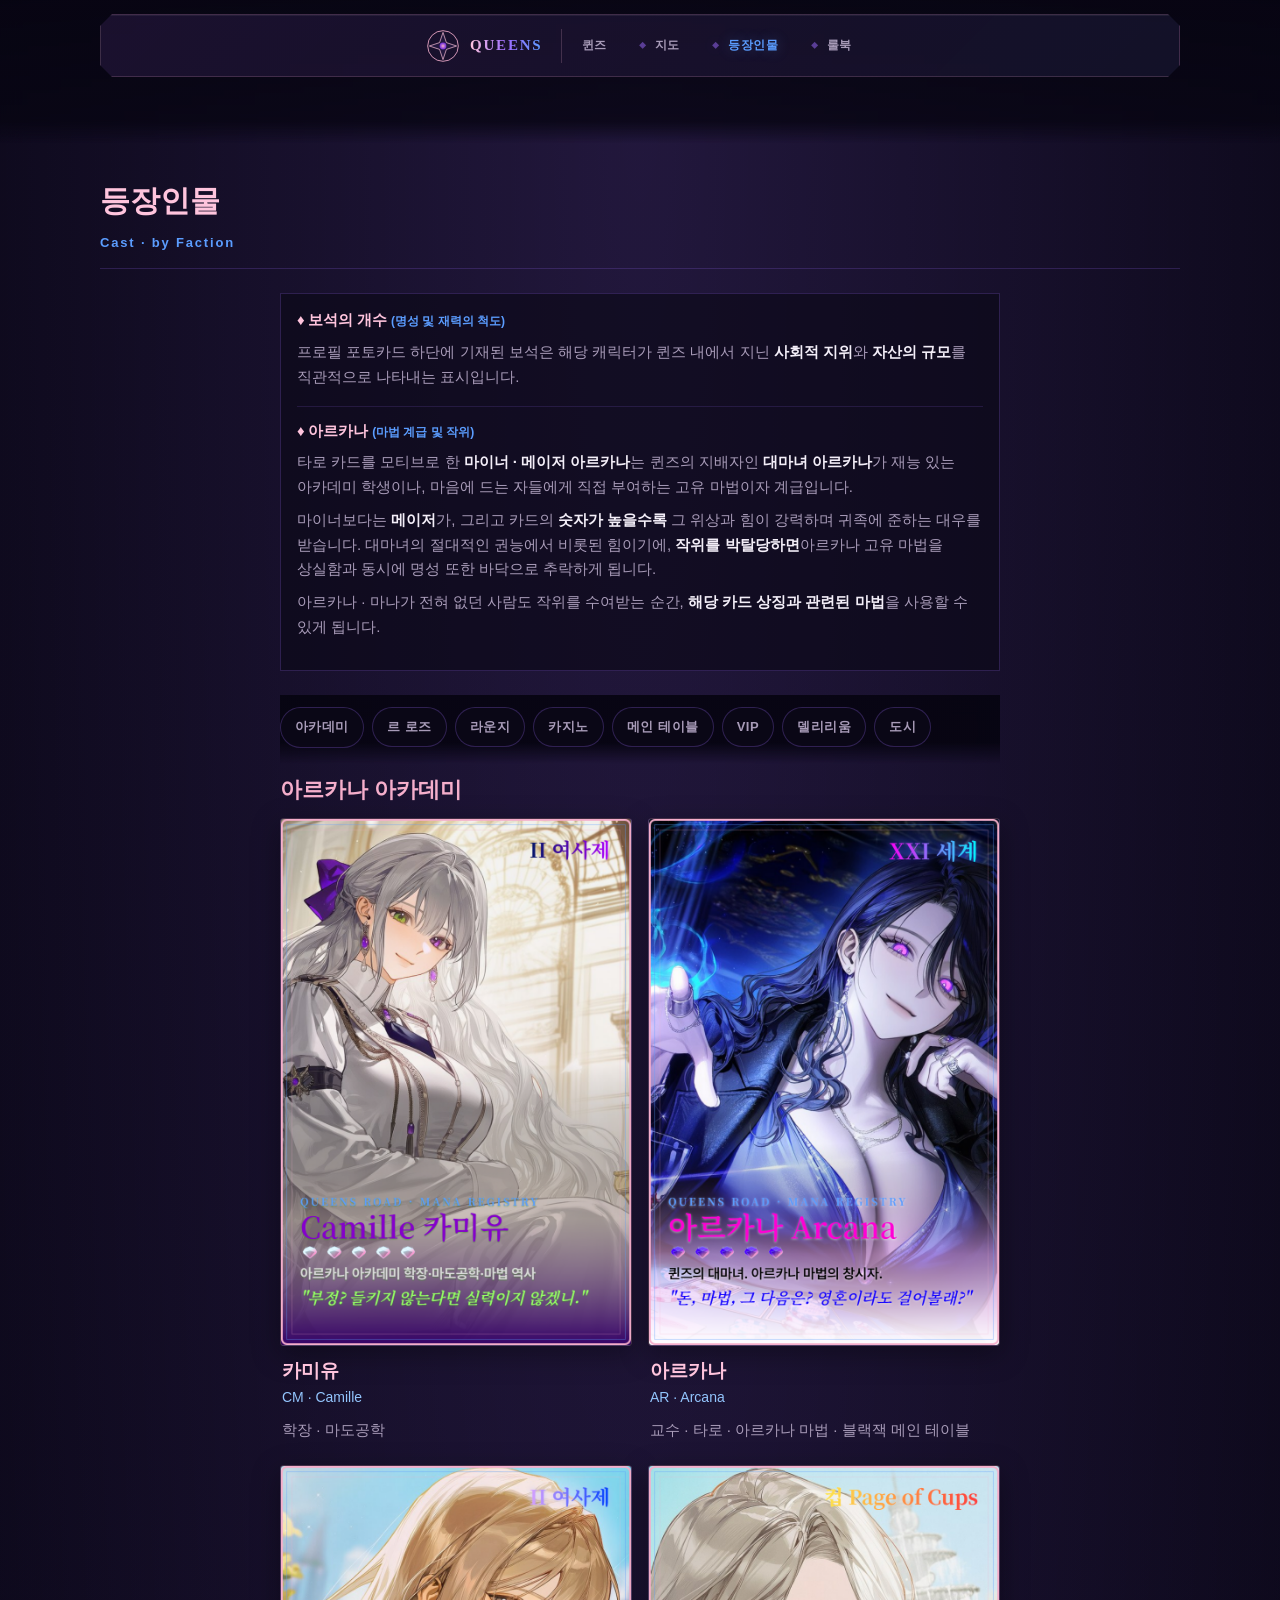
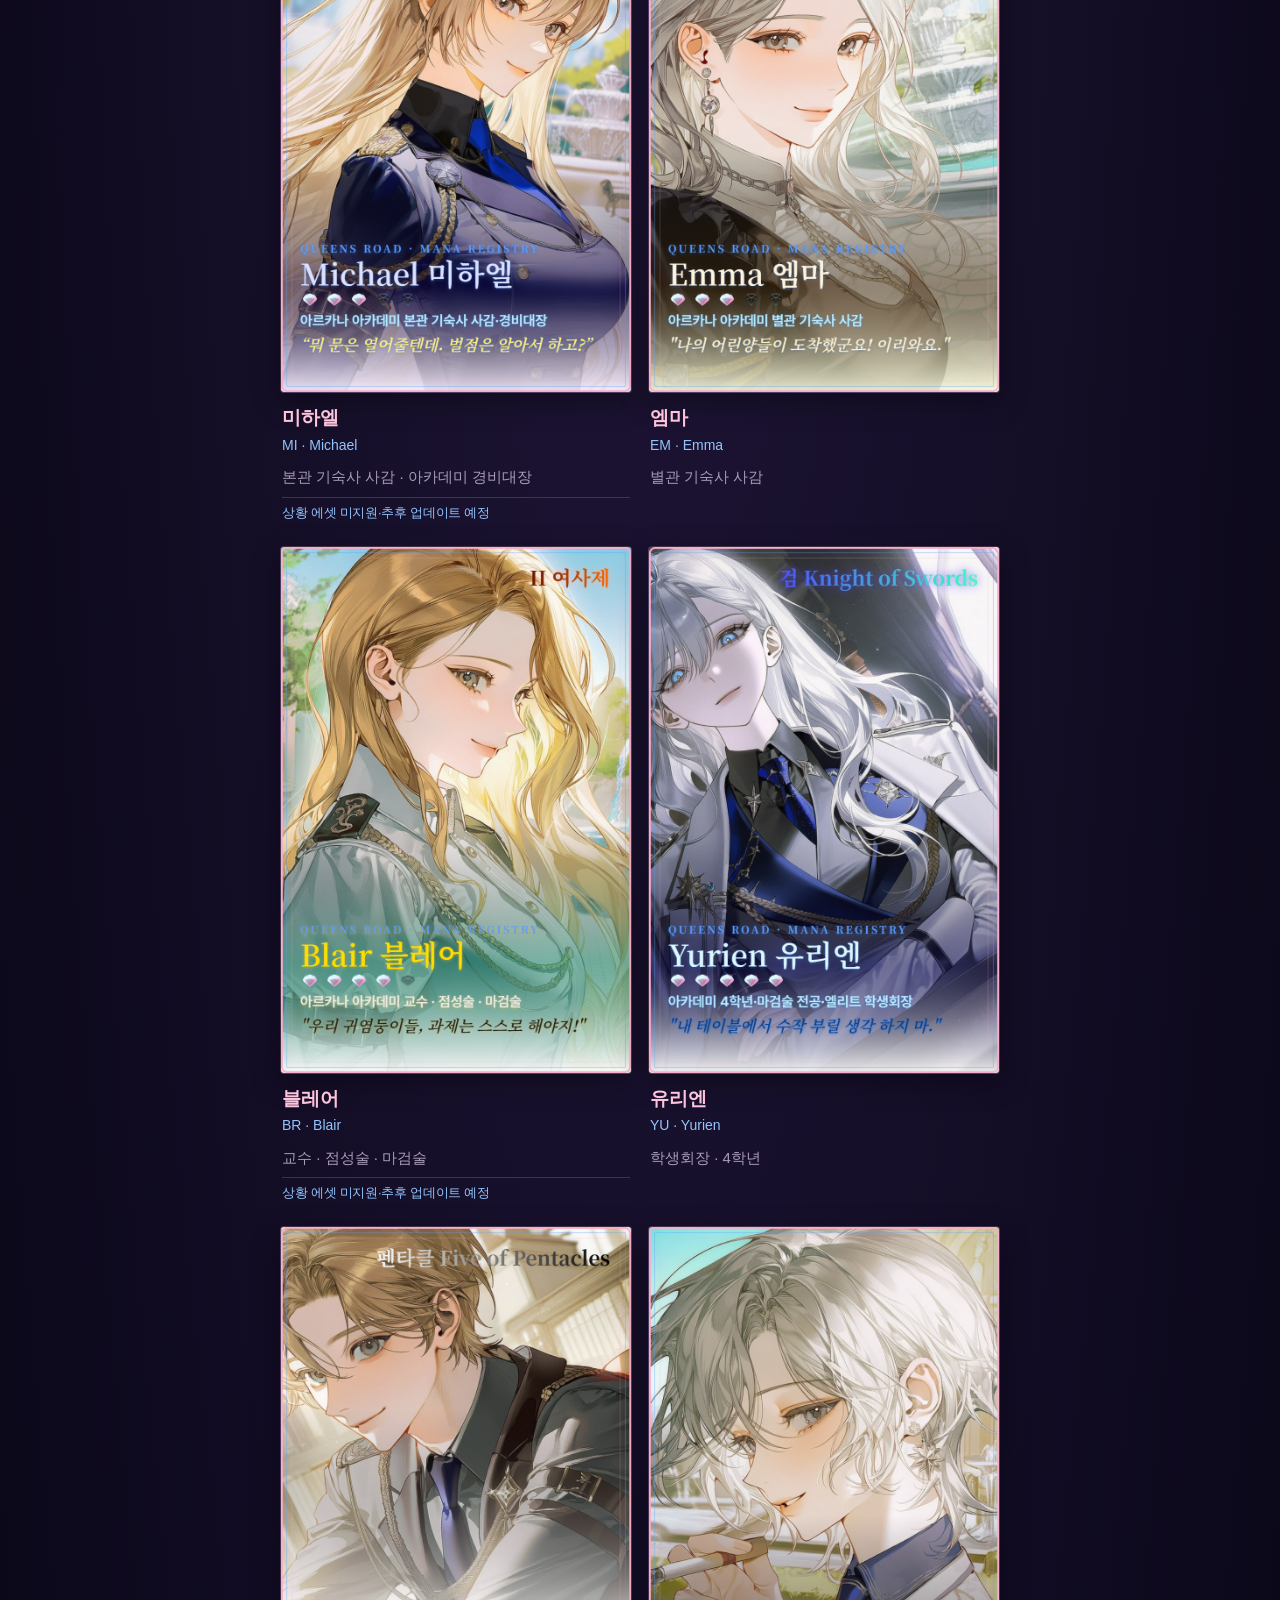
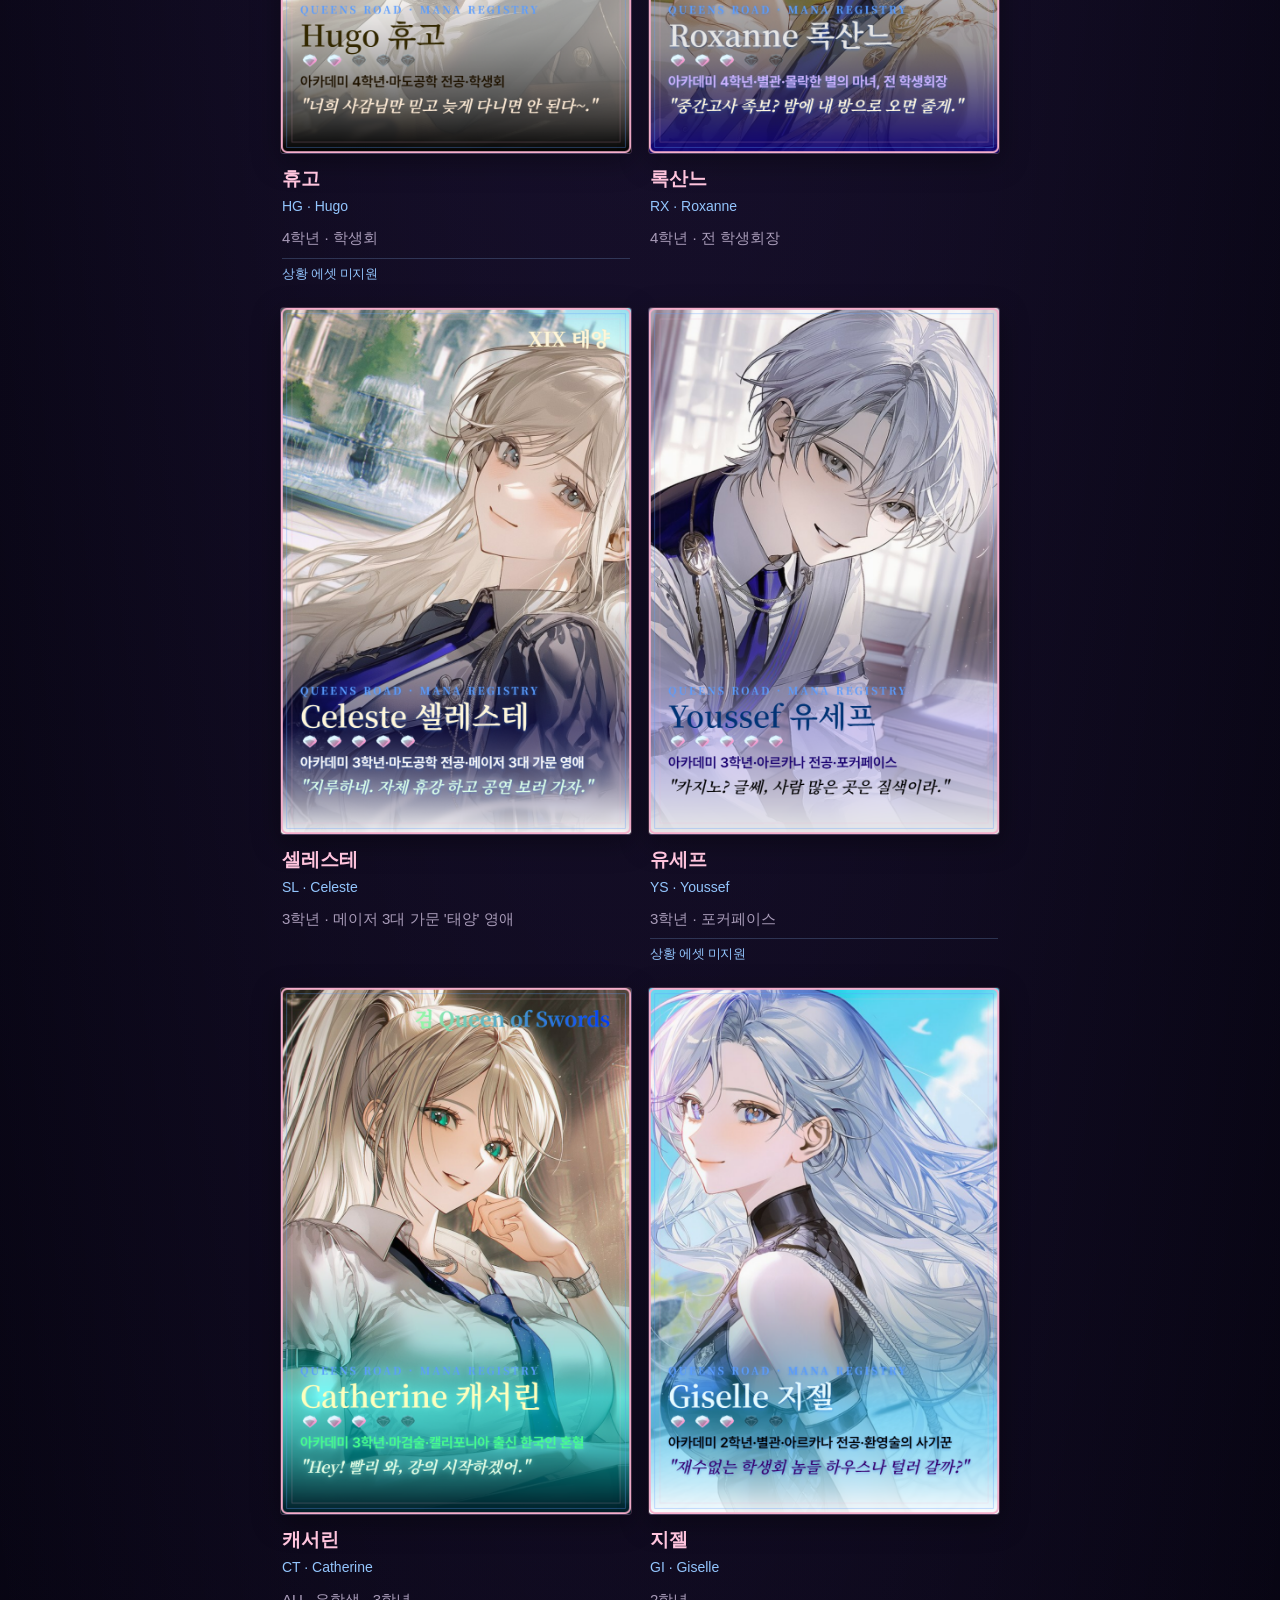
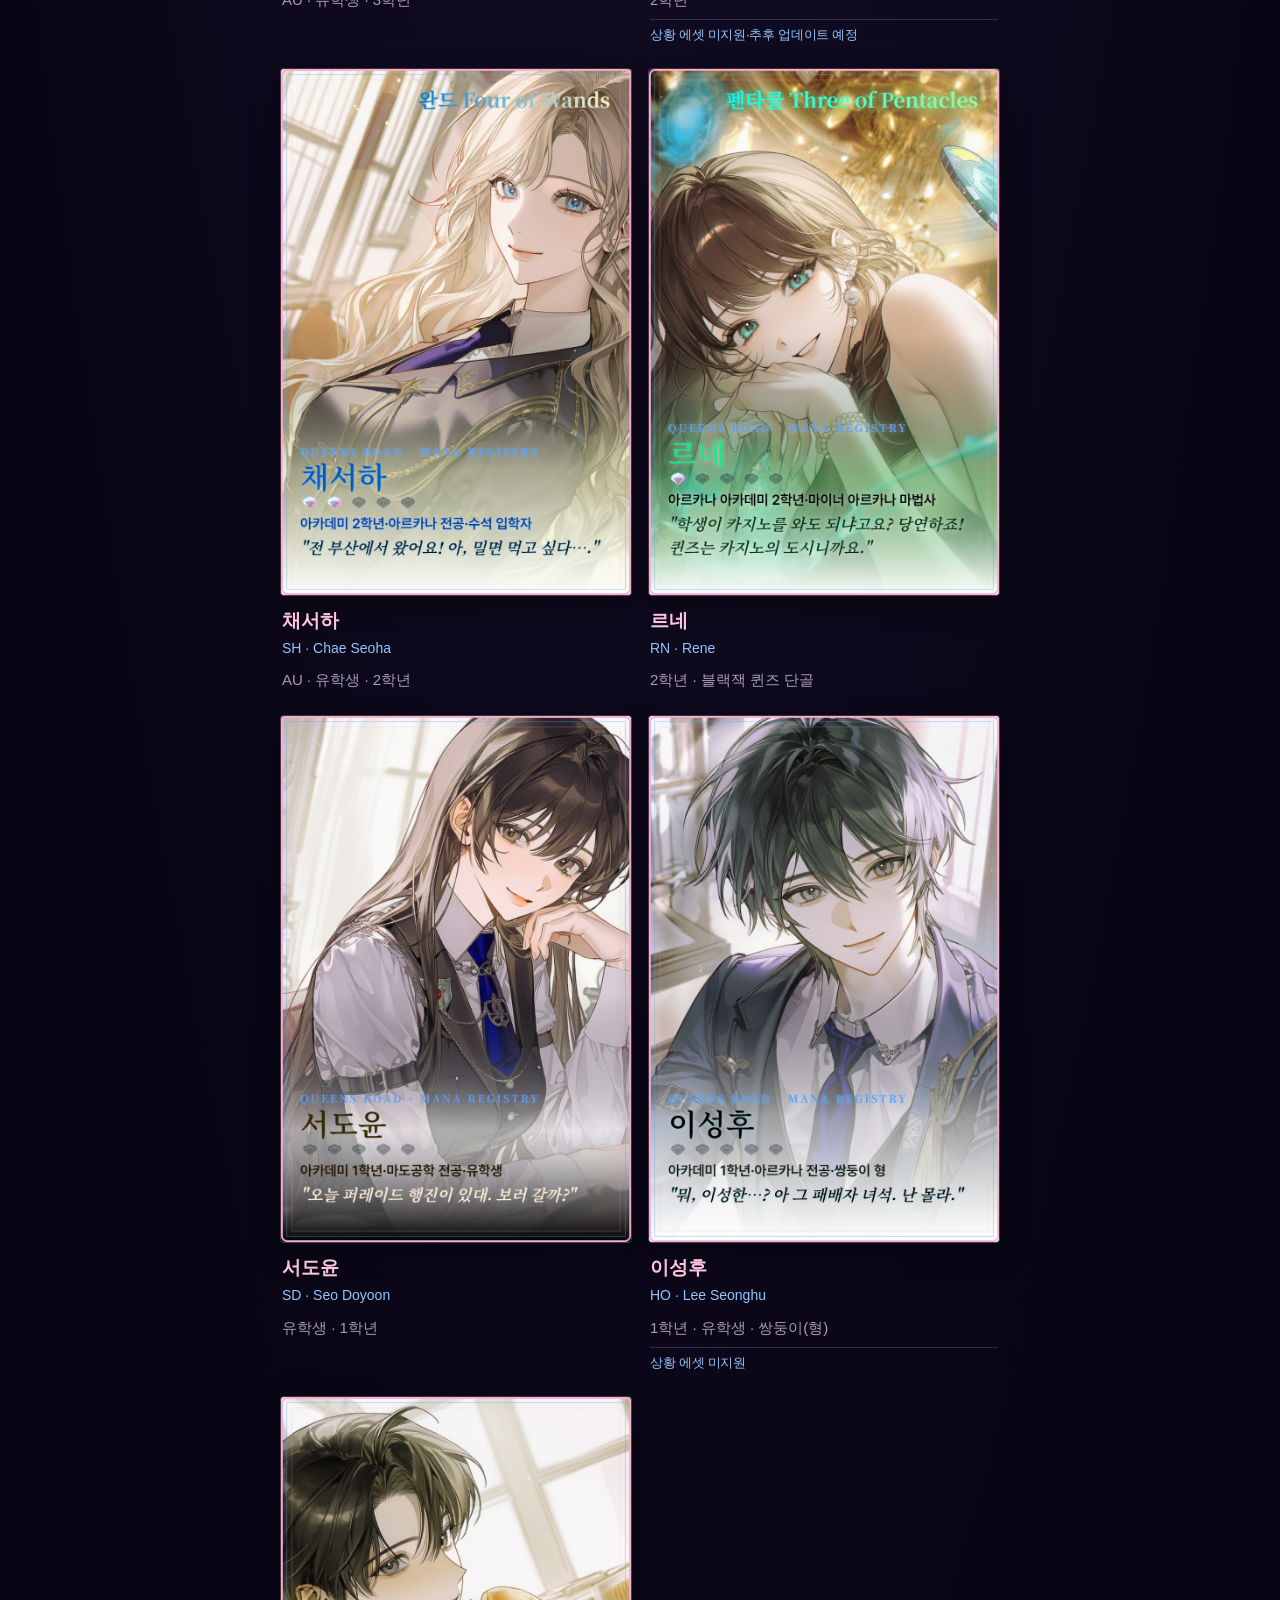
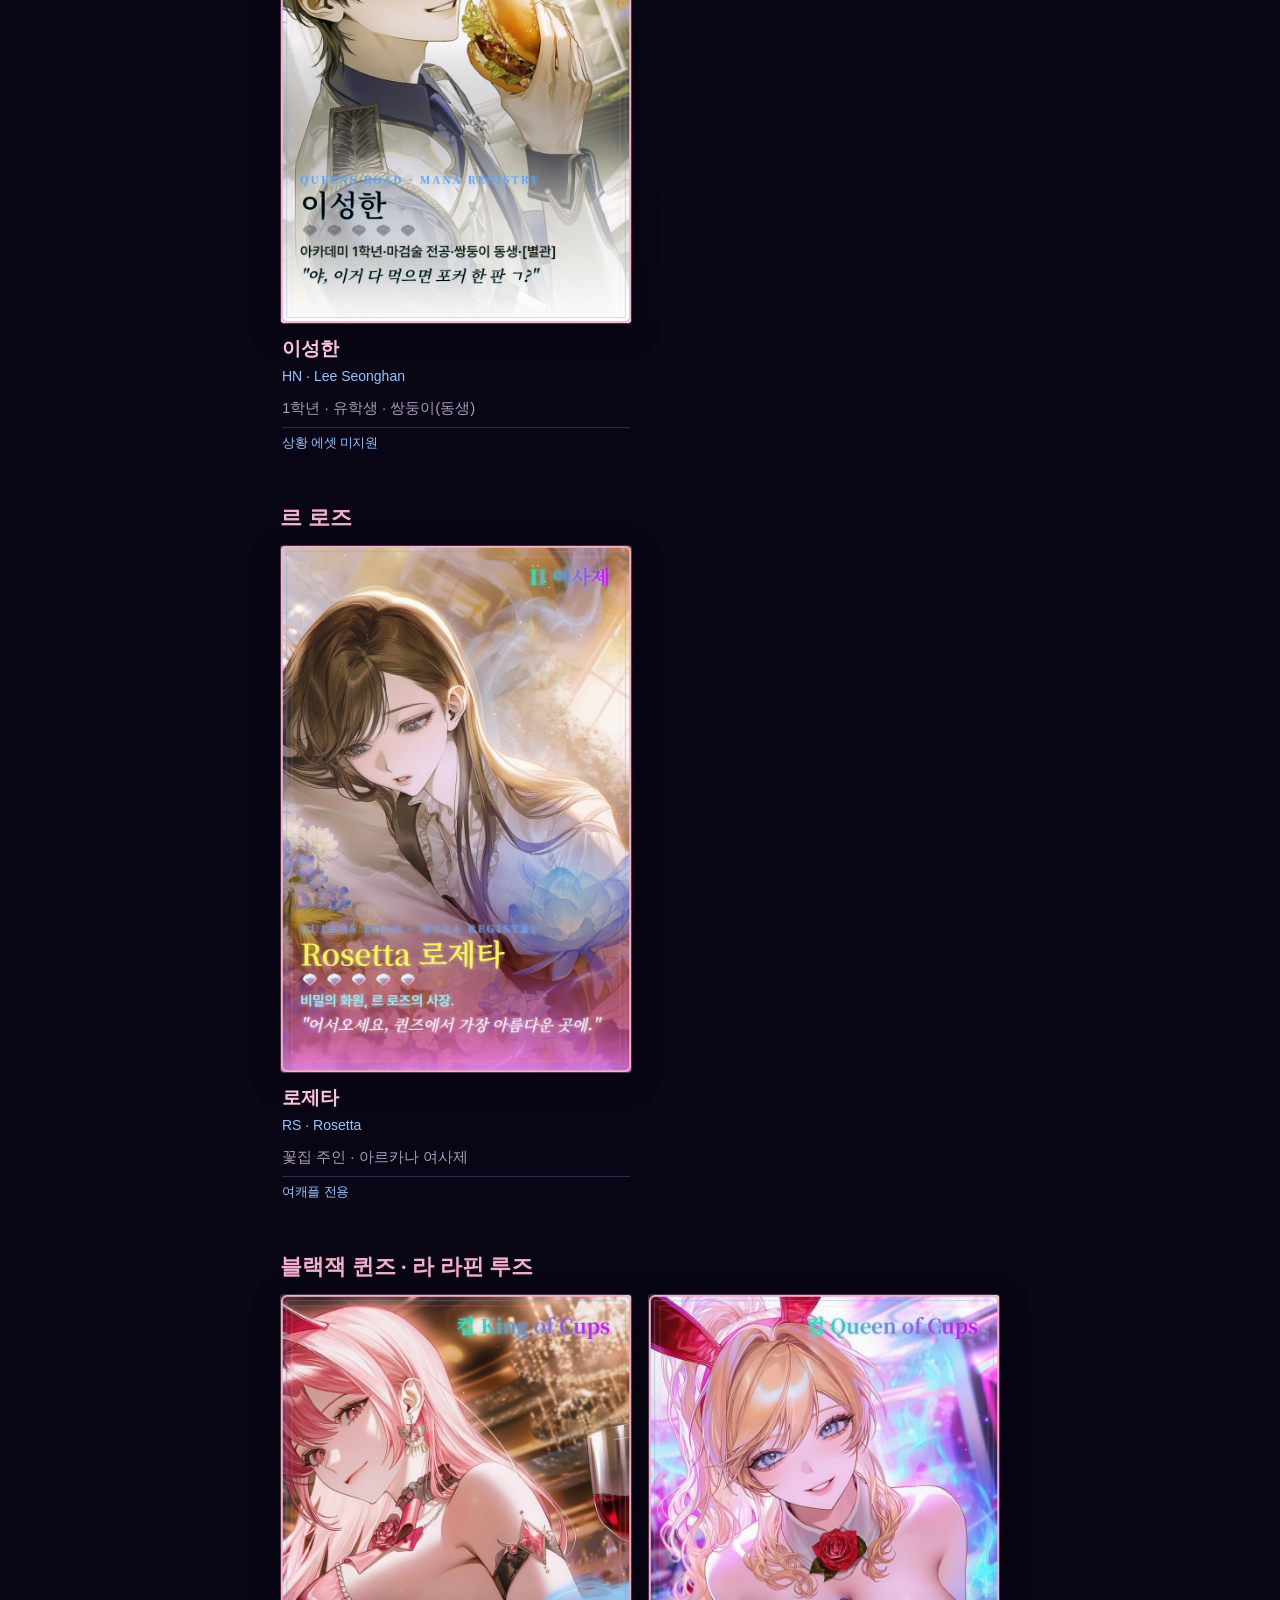
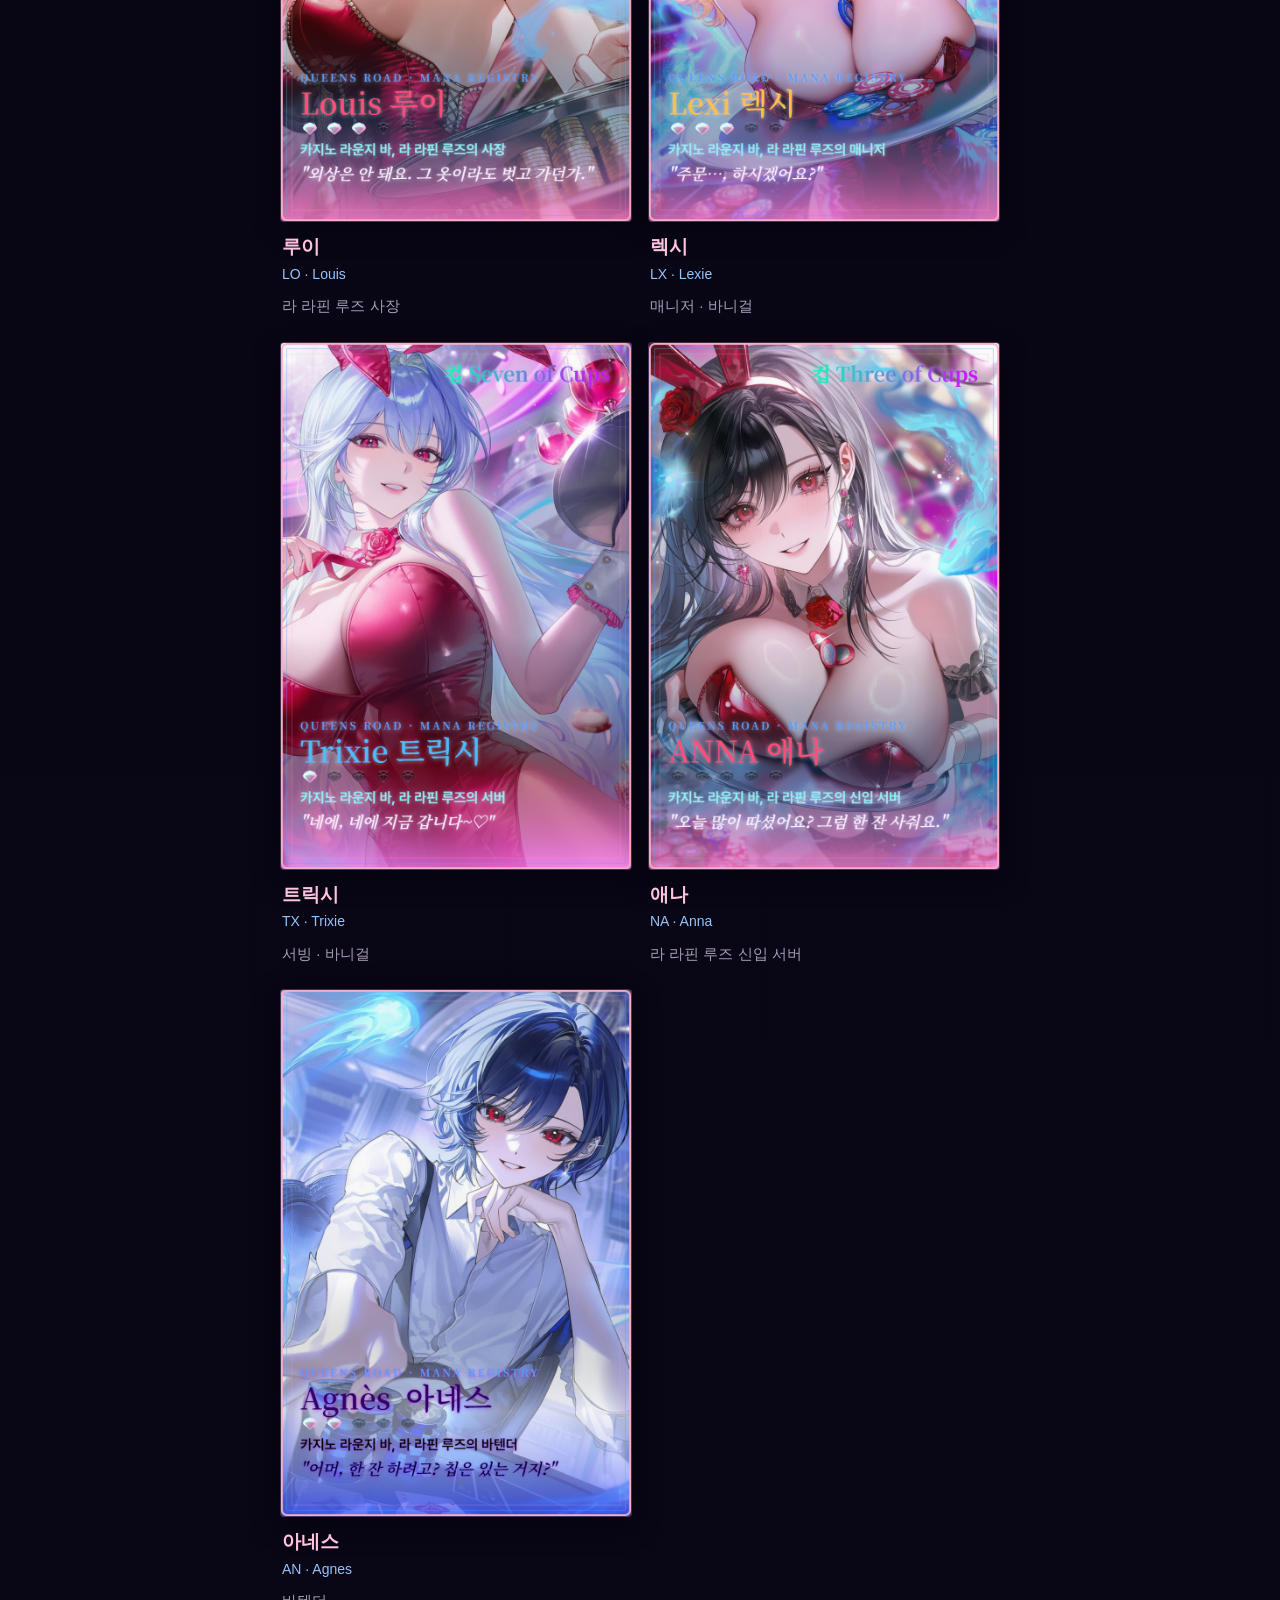
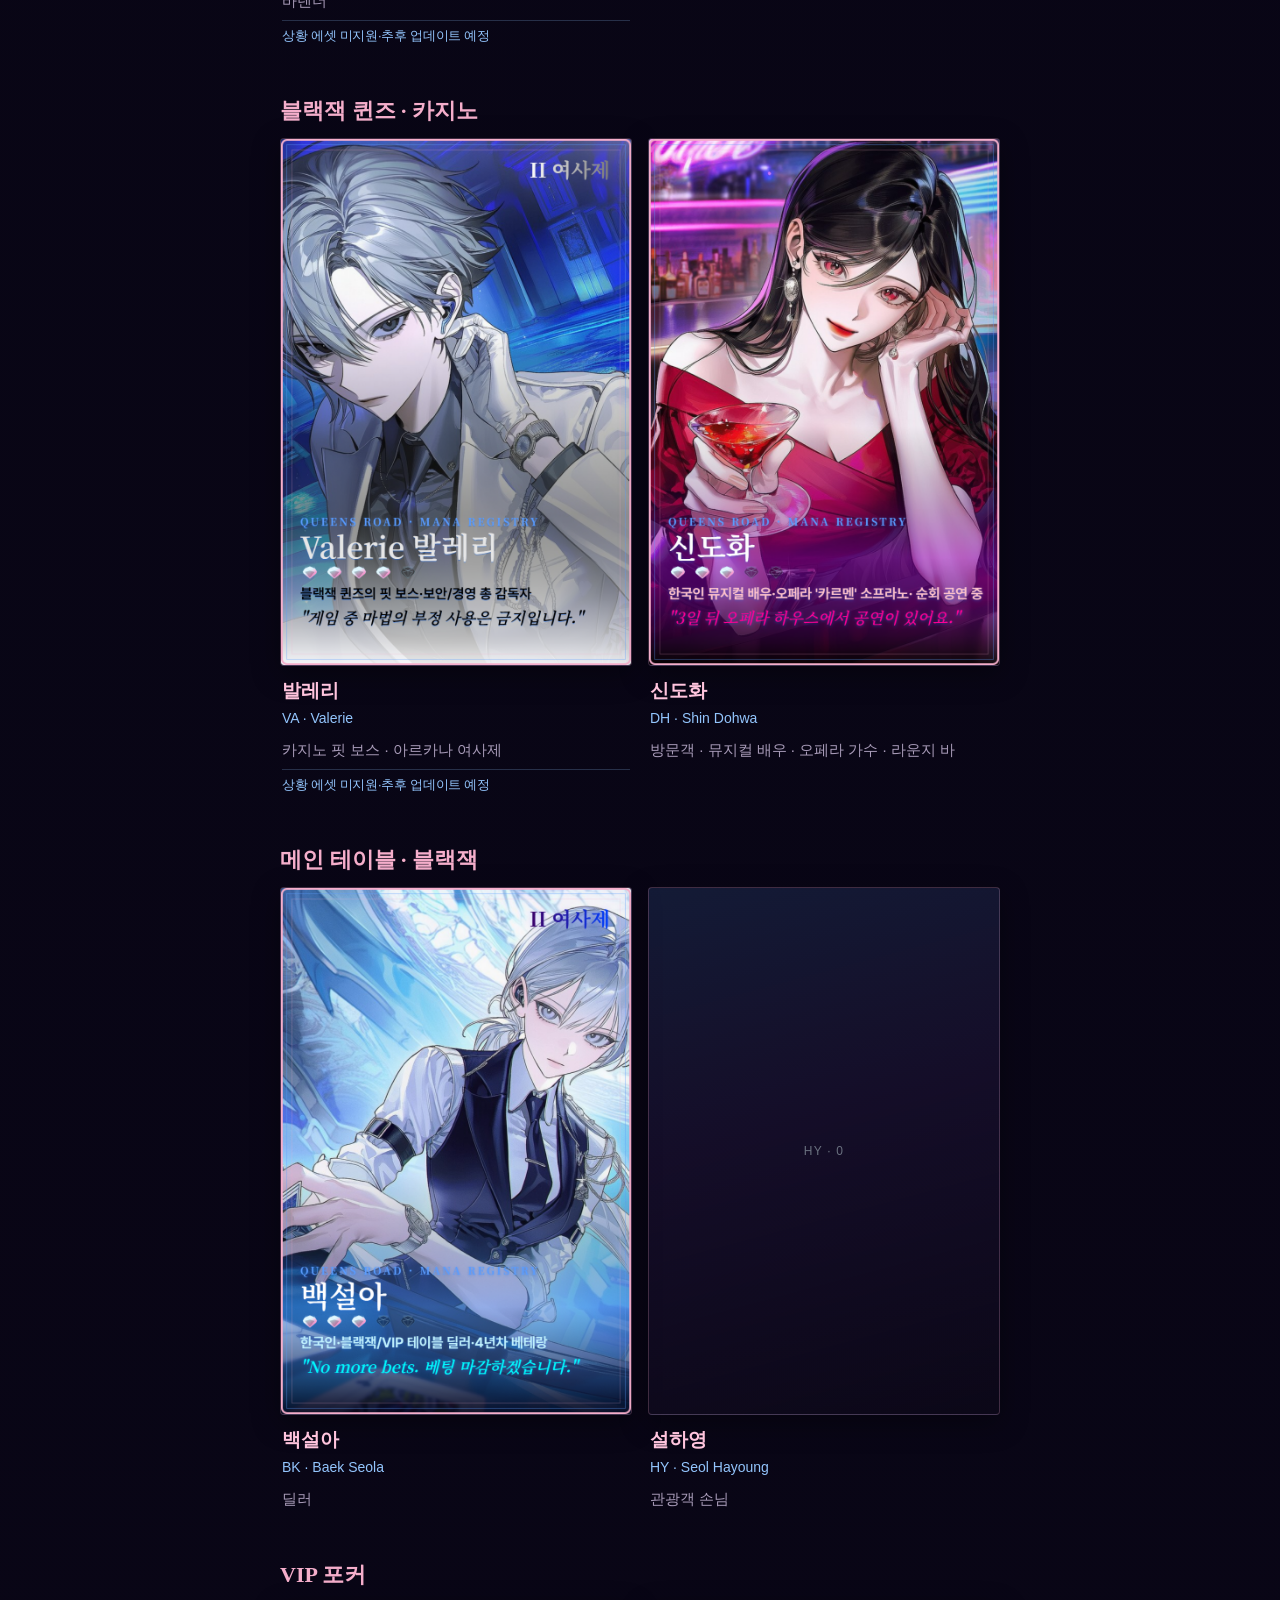
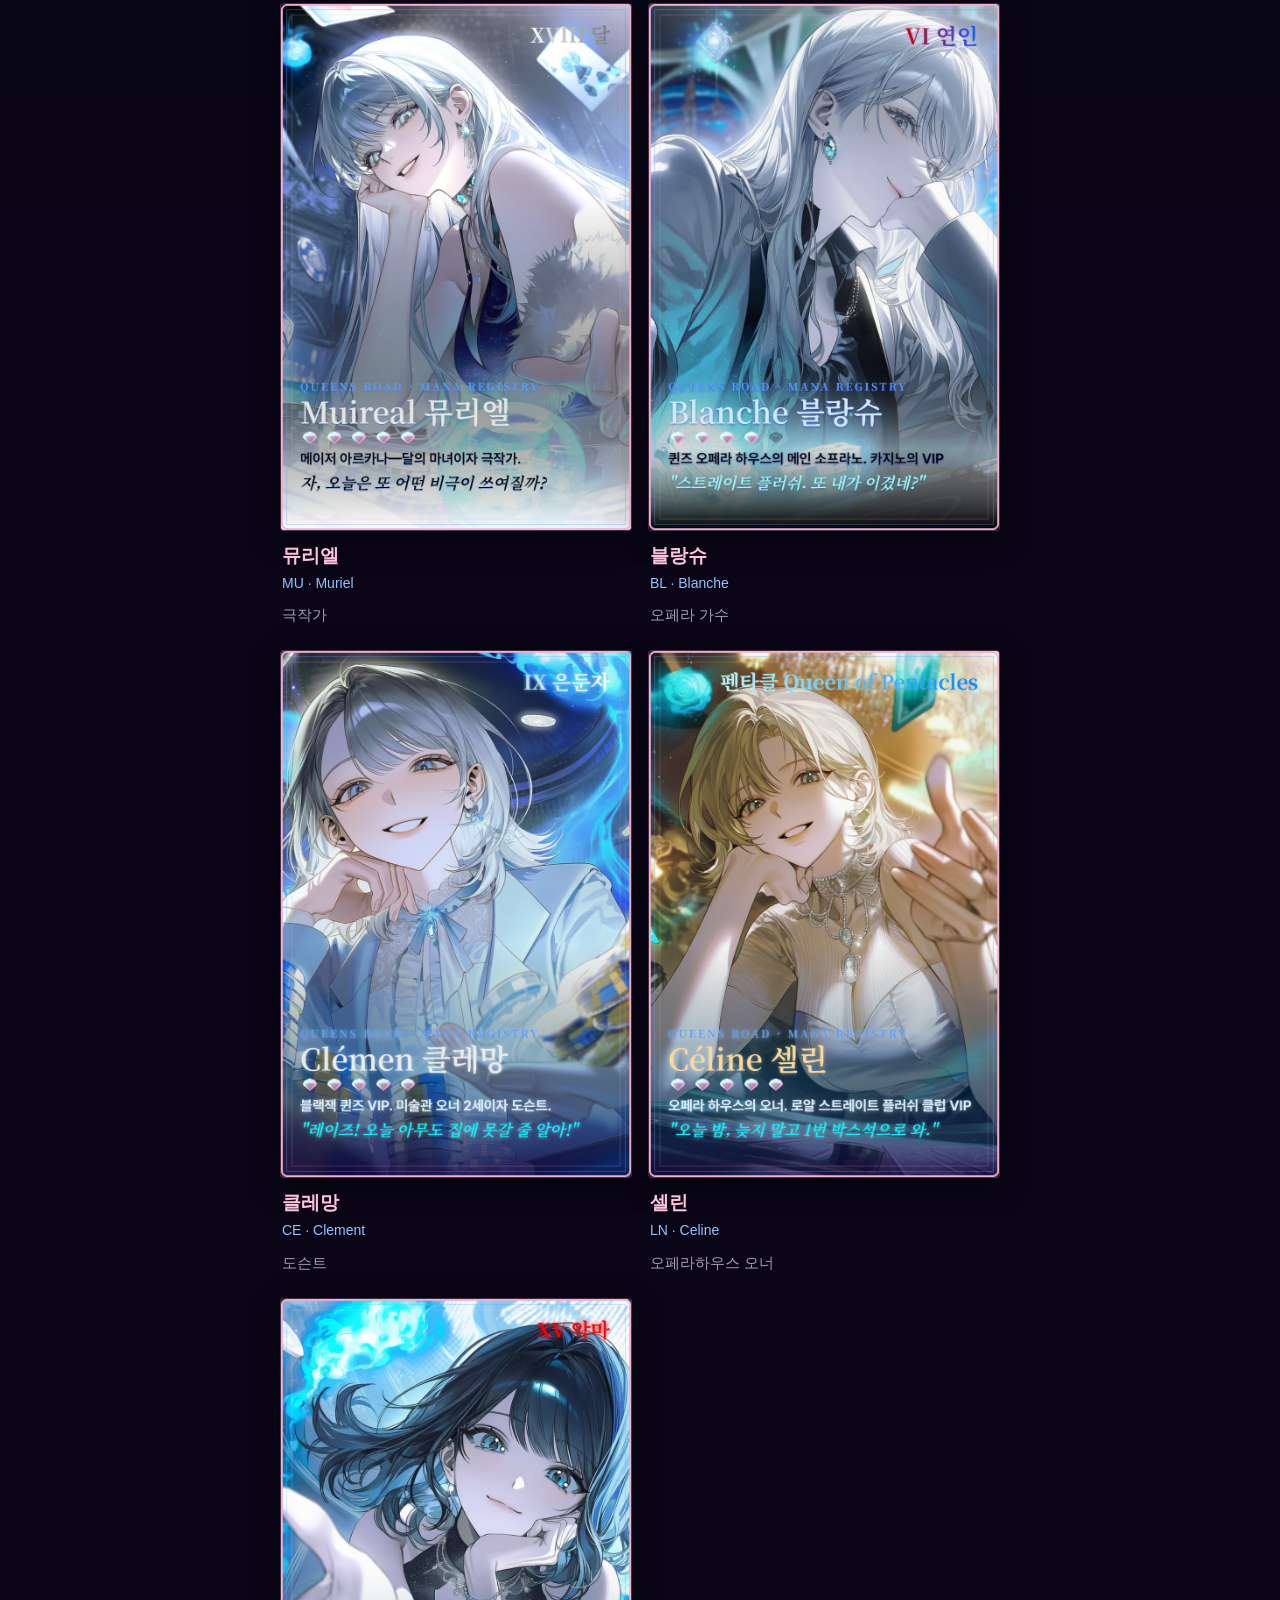
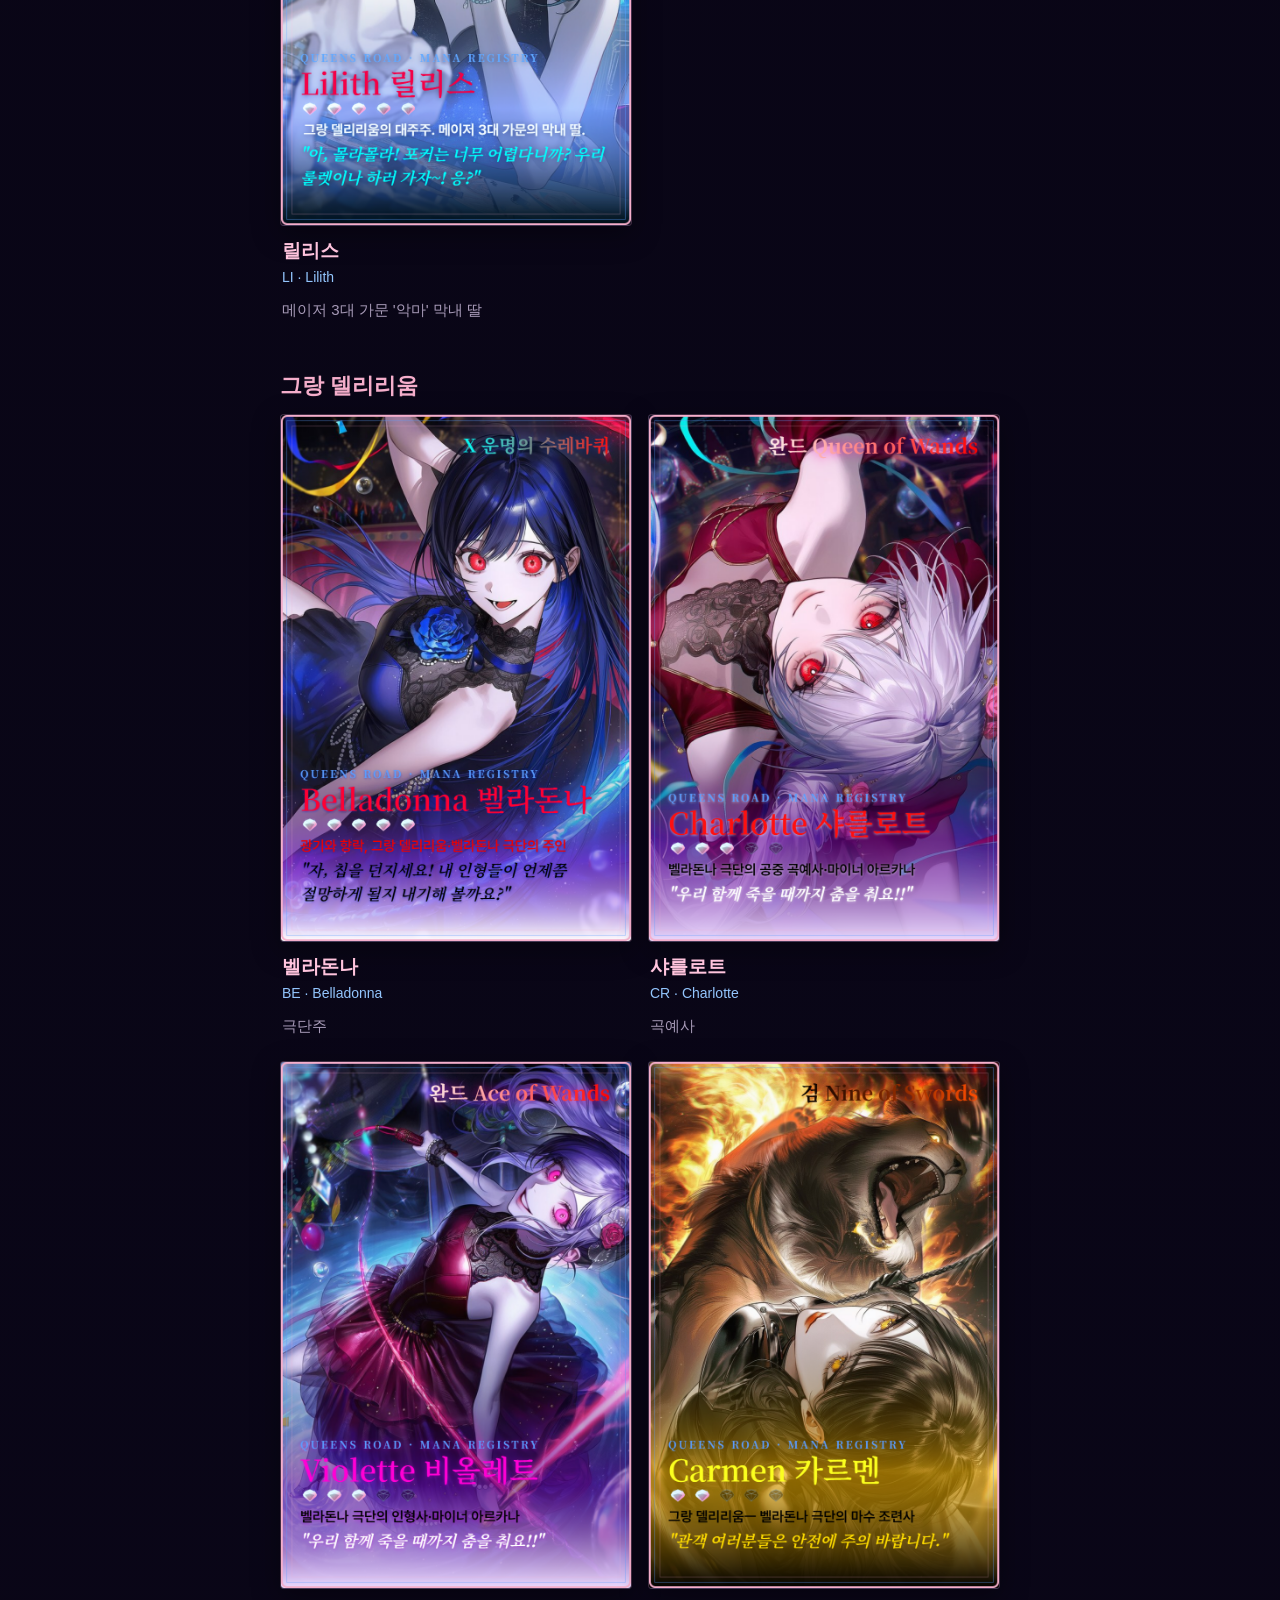
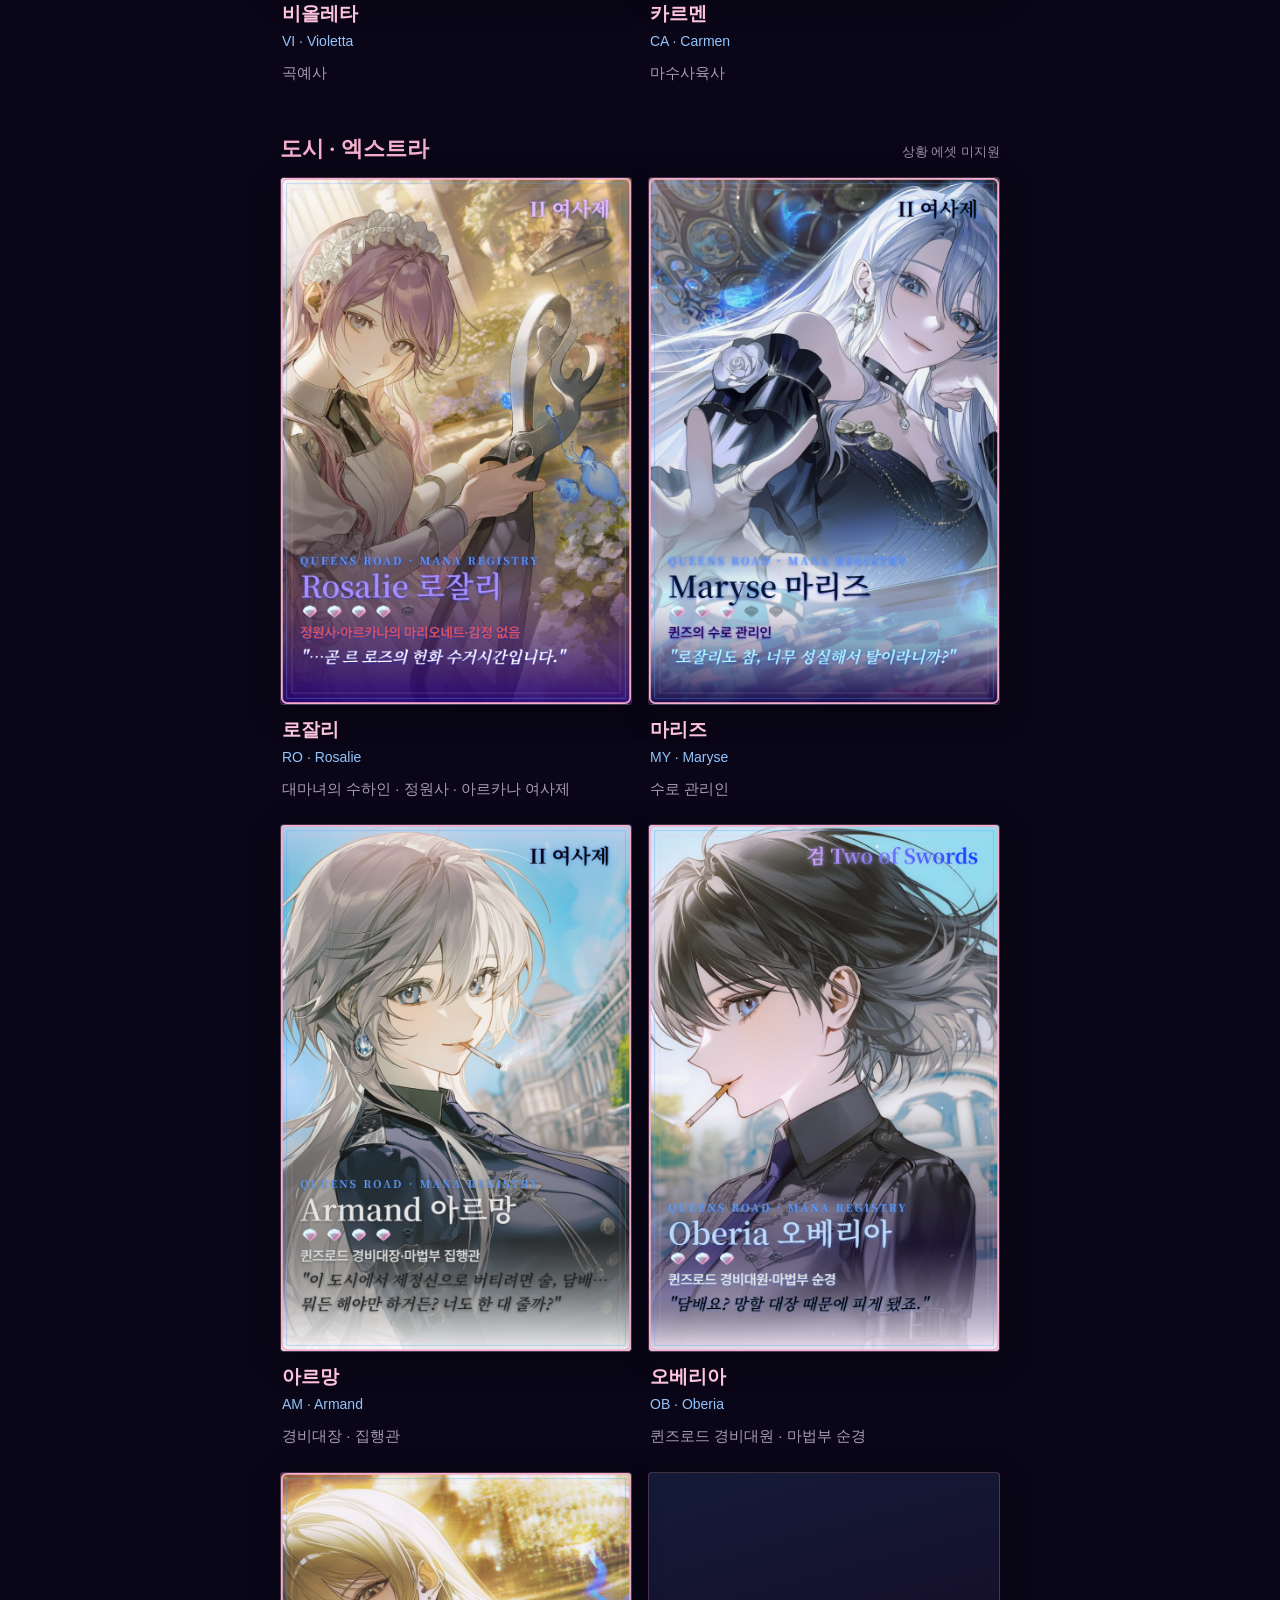
==== cast.html @ e79f56d5 "Sync Queens site from local preview files." ====
<!doctype html>
<html lang="ko">
<head>
  <meta charset="utf-8" />
  <meta name="viewport" content="width=device-width, initial-scale=1" />
  <title>퀸즈 · 등장인물</title>
  <link rel="stylesheet" href="queens-site-nav.css" />
  <style>
    :root {
      --bg-deep: #070512;
      --ink: #f3eef8;
      --muted: #a89bb8;
      --pink: #f5aecb;
      --pink-soft: #ffc4dd;
      --purple: #9d6bff;
      --blue: #5b9dff;
      --glass: rgba(18, 12, 32, 0.88);
      --line: rgba(245, 174, 203, 0.18);
    }
    * { box-sizing: border-box; }
    html { scroll-behavior: smooth; }
    body {
      margin: 0;
      font-size: 16px;
      color: var(--ink);
      font-family: "Pretendard", "Noto Sans KR", sans-serif;
      line-height: 1.75;
      word-break: keep-all;
      background:
        radial-gradient(ellipse 70% 40% at 50% 0%, rgba(157, 107, 255, 0.18), transparent),
        linear-gradient(180deg, var(--bg-deep), #0a0618);
      min-height: 100vh;
    }
    a { color: var(--pink-soft); text-decoration: none; }
    .wrap { width: min(1080px, calc(100% - 32px)); margin: 0 auto; padding: 0 0 56px; }
    .page-head {
      margin: 32px 0 24px;
      padding-bottom: 14px;
      border-bottom: 1px solid rgba(157, 107, 255, 0.2);
    }
    .page-head h1 {
      margin: 0;
      font-family: "Nanum Myeongjo", "Batang", serif;
      font-size: clamp(22px, 4vw, 30px);
      color: var(--pink-soft);
    }
    .page-head h1 small {
      display: block;
      margin-top: 4px;
      font-family: "Pretendard", sans-serif;
      font-size: 13px;
      font-weight: 600;
      letter-spacing: 0.14em;
      color: var(--blue);
    }
    .cast-main { width: min(720px, 100%); margin: 0 auto; }
    .faction-nav {
      position: sticky;
      top: 62px;
      z-index: 20;
      display: flex;
      flex-wrap: wrap;
      gap: 8px;
      padding: 12px 0 16px;
      margin-bottom: 8px;
      background: linear-gradient(180deg, rgba(7, 5, 18, 0.96) 70%, transparent);
      backdrop-filter: blur(10px);
    }
    .faction-nav a {
      padding: 8px 14px;
      font-size: 13px;
      font-weight: 700;
      letter-spacing: 0.04em;
      color: var(--muted);
      border: 1px solid rgba(157, 107, 255, 0.25);
      background: rgba(12, 8, 24, 0.75);
      border-radius: 999px;
      transition: color 0.2s, border-color 0.2s;
    }
    .faction-nav a:hover { color: var(--pink-soft); border-color: rgba(245, 174, 203, 0.35); text-shadow: none; }
    .faction-block { margin-bottom: 40px; scroll-margin-top: 120px; }
    .faction-block h2 {
      margin: 0 0 8px;
      display: flex;
      align-items: baseline;
      justify-content: space-between;
      flex-wrap: wrap;
      gap: 6px 12px;
      font-family: "Nanum Myeongjo", serif;
      font-size: clamp(19px, 4vw, 22px);
      color: var(--pink);
    }
    .faction-section-note {
      font-family: "Pretendard", "Noto Sans KR", sans-serif;
      font-size: 13px;
      font-weight: 500;
      color: rgba(168, 155, 184, 0.92);
    }
    .faction-block .note { display: none; }
    .cast-grid {
      display: grid;
      grid-template-columns: repeat(2, 1fr);
      gap: 16px 14px;
    }
    @media (min-width: 560px) {
      .cast-grid { gap: 18px 16px; }
    }
    .cast-card { margin: 0; }
    .cast-photo {
      aspect-ratio: 2 / 3;
      border: 1px solid rgba(245, 174, 203, 0.22);
      border-radius: 4px;
      overflow: hidden;
      background: linear-gradient(165deg, rgba(91, 157, 255, 0.14), rgba(157, 107, 255, 0.08) 45%, rgba(12, 8, 24, 0.96));
      box-shadow: 0 8px 28px rgba(0, 0, 0, 0.35);
      display: flex;
      align-items: center;
      justify-content: center;
    }
    .cast-photo span {
      font-size: 12px;
      letter-spacing: 0.1em;
      color: #6b7280;
    }
    .cast-photo img {
      display: block;
      width: 100%;
      height: 100%;
      object-fit: cover;
    }
    .cast-meta { padding: 12px 2px 6px; }
    .cast-name-row strong {
      display: block;
      font-family: "Nanum Myeongjo", serif;
      font-size: clamp(17px, 4.2vw, 19px);
      color: var(--pink-soft);
      line-height: 1.35;
    }
    .cast-meta em {
      display: block;
      margin-top: 2px;
      font-style: normal;
      font-size: 14px;
      color: #93c5fd;
      font-weight: 400;
    }
    .cast-asset-note {
      display: block;
      margin: 8px 0 0;
      padding-top: 6px;
      border-top: 1px solid rgba(147, 197, 253, 0.22);
      font-size: 13px;
      line-height: 1.4;
      color: #93c5fd;
      font-weight: 400;
      letter-spacing: -0.02em;
      word-break: keep-all;
    }
    .cast-meta p {
      margin: 8px 0 0;
      font-size: 15px;
      line-height: 1.55;
      color: var(--muted);
    }
    footer {
      padding-top: 16px;
      text-align: center;
      font-size: 11px;
      letter-spacing: 0.1em;
      color: rgba(168, 155, 184, 0.55);
    }
    .cast-lore {
      margin-bottom: 24px;
      padding: 16px 16px 14px;
      border: 1px solid rgba(157, 107, 255, 0.22);
      background: rgba(12, 8, 24, 0.65);
    }
    .lore-intro { margin: 0 0 16px; }
    .lore-intro + .lore-intro {
      margin-top: 14px;
      padding-top: 14px;
      border-top: 1px solid rgba(157, 107, 255, 0.15);
    }
    .lore-intro h3 {
      margin: 0 0 8px;
      font-family: "Nanum Myeongjo", serif;
      font-size: 15px;
      font-weight: 700;
      color: var(--pink-soft);
      line-height: 1.45;
    }
    .lore-intro h3 span {
      font-family: "Pretendard", "Noto Sans KR", sans-serif;
      font-size: 12px;
      font-weight: 600;
      color: var(--blue);
    }
    .lore-intro p {
      margin: 0 0 8px;
      font-size: 15px;
      line-height: 1.65;
      color: var(--muted);
    }
    .lore-intro p:last-child { margin-bottom: 0; }
    .lore-intro strong { color: var(--ink); font-weight: 700; }
  </style>
</head>
<body>

  <nav class="realm-nav" aria-label="퀸즈 세계관 탐색">
    <div class="wrap">
      <div class="realm-nav-inner">
        <div class="realm-mark">
          <a href="index.html#city">
            <div class="sigil" aria-hidden="true">
              <svg viewBox="0 0 40 40" fill="none" xmlns="http://www.w3.org/2000/svg">
                <circle cx="20" cy="20" r="18" stroke="url(#castG1)" stroke-width="1"/>
                <path d="M20 4 L24 16 L36 20 L24 24 L20 36 L16 24 L4 20 L16 16 Z" stroke="url(#castG2)" stroke-width="0.8" fill="rgba(157,107,255,0.08)"/>
                <circle cx="20" cy="20" r="4" fill="url(#castG3)"/>
                <defs>
                  <linearGradient id="castG1" x1="0" y1="0" x2="40" y2="40"><stop stop-color="#f5aecb"/><stop offset=".5" stop-color="#9d6bff"/><stop offset="1" stop-color="#5b9dff"/></linearGradient>
                  <linearGradient id="castG2" x1="4" y1="4" x2="36" y2="36"><stop stop-color="#ffc4dd"/><stop offset="1" stop-color="#2563eb"/></linearGradient>
                  <radialGradient id="castG3"><stop stop-color="#f5aecb"/><stop offset="1" stop-color="#6d28d9"/></radialGradient>
                </defs>
              </svg>
            </div>
            <span>QUEENS</span>
          </a>
        </div>
        <div class="realm-links">
          <a href="index.html#city">퀸즈</a>
          <a href="preview-map.html">지도</a>
          <a href="cast.html" class="is-here">등장인물</a>
          <a href="reference.html">룰북</a>
        </div>
      </div>
    </div>
  </nav>

  <div class="wrap">
    <header class="page-head">
      <h1>등장인물<small>Cast · by Faction</small></h1>
    </header>

    <div class="cast-main">
    <section class="cast-lore" aria-label="프로필 · 아르카나 안내">
      <div class="lore-intro">
        <h3>♦ 보석의 개수 <span>(명성 및 재력의 척도)</span></h3>
        <p>프로필 포토카드 하단에 기재된 보석은 해당 캐릭터가 퀸즈 내에서 지닌 <strong>사회적 지위</strong>와 <strong>자산의 규모</strong>를 직관적으로 나타내는 표시입니다.</p>
      </div>
      <div class="lore-intro">
        <h3>♦ 아르카나 <span>(마법 계급 및 작위)</span></h3>
        <p>타로 카드를 모티브로 한 <strong>마이너 · 메이저 아르카나</strong>는 퀸즈의 지배자인 <strong>대마녀 아르카나</strong>가 재능 있는 아카데미 학생이나, 마음에 드는 자들에게 직접 부여하는 고유 마법이자 계급입니다.</p>
        <p>마이너보다는 <strong>메이저</strong>가, 그리고 카드의 <strong>숫자가 높을수록</strong> 그 위상과 힘이 강력하며 귀족에 준하는 대우를 받습니다. 대마녀의 절대적인 권능에서 비롯된 힘이기에, <strong>작위를 박탈당하면</strong>아르카나 고유 마법을 상실함과 동시에 명성 또한 바닥으로 추락하게 됩니다.</p>
        <p>아르카나 · 마나가 전혀 없던 사람도 작위를 수여받는 순간, <strong>해당 카드 상징과 관련된 마법</strong>을 사용할 수 있게 됩니다.</p>
      </div>
    </section>
    <nav class="faction-nav" id="faction-nav" aria-label="세력 바로가기"></nav>
    <div id="cast-sections"></div>
    </div>

    <footer>QUEENS · City-State of Magic</footer>
  </div>

  <script>
    var CAST_FACTIONS = [
      { id: "academy", title: "아르카나 아카데미", short: "아카데미", note: "테이블 등장(AR·RN)은 손님 · 소속은 아카데미", chars: [
        { code: "CM", name: "카미유", en: "Camille", role: "학장 · 마도공학" },
        { code: "AR", name: "아르카나", en: "Arcana", role: "교수 · 타로 · 아르카나 마법 · 블랙잭 메인 테이블", cardFile: "queens_아르카나.png" },
        { code: "MI", name: "미하엘", en: "Michael", role: "본관 기숙사 사감 · 아카데미 경비대장", cardFile: "queens_Michael_미하엘.png" },
        { code: "EM", name: "엠마", en: "Emma", role: "별관 기숙사 사감", cardFile: "queens_Emma_엠마.png" },
        { code: "BR", name: "블레어", en: "Blair", role: "교수 · 점성술 · 마검술" },
        { code: "YU", name: "유리엔", en: "Yurien", role: "학생회장 · 4학년", cardFile: "queens_Yurien_유리엔.png" },
        { code: "HG", name: "휴고", en: "Hugo", role: "4학년 · 학생회", cardFile: "queens_Hugo_휴고.png" },
        { code: "RX", name: "록산느", en: "Roxanne", role: "4학년 · 전 학생회장", cardFile: "queens_Roxanne_록산느.png" },
        { code: "SL", name: "셀레스테", en: "Celeste", role: "3학년 · 메이저 3대 가문 '태양' 영애", cardFile: "queens_Celeste_셀레스테.png" },
        { code: "YS", name: "유세프", en: "Youssef", role: "3학년 · 포커페이스", cardFile: "queens_Youssef_유세프.png" },
        { code: "CT", name: "캐서린", en: "Catherine", role: "AU · 유학생 · 3학년", cardFile: "queens_Catherine_캐서린.png" },
        { code: "GI", name: "지젤", en: "Giselle", role: "2학년", cardFile: "queens_Giselle_지젤.png" },
        { code: "SH", name: "채서하", en: "Chae Seoha", role: "AU · 유학생 · 2학년", cardFile: "queens_채서하.png" },
        { code: "RN", name: "르네", en: "Rene", role: "2학년 · 블랙잭 퀸즈 단골", cardFile: "queens_르네.png" },
        { code: "SD", name: "서도윤", en: "Seo Doyoon", role: "유학생 · 1학년", cardFile: "queens_서도윤.png" },
        { code: "HO", name: "이성후", en: "Lee Seonghu", role: "1학년 · 유학생 · 쌍둥이(형)", cardFile: "queens_이성후.png" },
        { code: "HN", name: "이성한", en: "Lee Seonghan", role: "1학년 · 유학생 · 쌍둥이(동생)", cardFile: "queens_이성한.png" },
      ]},
      { id: "lerose", title: "르 로즈", short: "르 로즈", chars: [
        { code: "RS", name: "로제타", en: "Rosetta", role: "꽃집 주인 · 아르카나 여사제", cardFile: "queens_Rosetta_로제타.png" },
      ]},
      { id: "lounge", title: "블랙잭 퀸즈 · 라 라핀 루즈", short: "라운지", chars: [
        { code: "LO", name: "루이", en: "Louis", role: "라 라핀 루즈 사장", cardFile: "queens_Louis_루이.png" },
        { code: "LX", name: "렉시", en: "Lexie", role: "매니저 · 바니걸", cardFile: "queens_Lexi_렉시.png" },
        { code: "TX", name: "트릭시", en: "Trixie", role: "서빙 · 바니걸", cardFile: "queens_Trixie_트릭시.png" },
        { code: "NA", name: "애나", en: "Anna", role: "라 라핀 루즈 신입 서버", cardFile: "queens_ANNA_애나.png" },
        { code: "AN", name: "아네스", en: "Agnes", role: "바텐더", cardFile: "queens_Agn_s_아네스.png" },
      ]},
      { id: "casino", title: "블랙잭 퀸즈 · 카지노", short: "카지노", chars: [
        { code: "VA", name: "발레리", en: "Valerie", role: "카지노 핏 보스 · 아르카나 여사제", cardFile: "queens_Valerie_발레리.png" },
        { code: "DH", name: "신도화", en: "Shin Dohwa", role: "방문객 · 뮤지컬 배우 · 오페라 가수 · 라운지 바", cardFile: "queens_신도화.png" },
      ]},
      { id: "table", title: "메인 테이블 · 블랙잭", short: "메인 테이블", chars: [
        { code: "BK", name: "백설아", en: "Baek Seola", role: "딜러", cardFile: "queens_백설아.png" },
        { code: "HY", name: "설하영", en: "Seol Hayoung", role: "관광객 손님" },
      ]},
      { id: "vip", title: "VIP 포커", short: "VIP", chars: [
        { code: "MU", name: "뮤리엘", en: "Muriel", role: "극작가", cardFile: "queens_Muireal_뮤리엘.png" },
        { code: "BL", name: "블랑슈", en: "Blanche", role: "오페라 가수", cardFile: "queens_Blanche_블랑슈.png" },
        { code: "CE", name: "클레망", en: "Clement", role: "도슨트", cardFile: "queens_Cl_men_클레망.png" },
        { code: "LN", name: "셀린", en: "Celine", role: "오페라하우스 오너", cardFile: "queens_C_line_셀린_.png" },
        { code: "LI", name: "릴리스", en: "Lilith", role: "메이저 3대 가문 '악마' 막내 딸", cardFile: "queens_Lilith_릴리스.png" },
      ]},
      { id: "circus", title: "그랑 델리리움", short: "델리리움", chars: [
        { code: "BE", name: "벨라돈나", en: "Belladonna", role: "극단주", cardFile: "queens_Belladonna_벨라돈나.png" },
        { code: "CR", name: "샤를로트", en: "Charlotte", role: "곡예사", cardFile: "queens_Charlotte_샤를로트.png" },
        { code: "VI", name: "비올레타", en: "Violetta", role: "곡예사", cardFile: "queens_Violette_비올레트.png" },
        { code: "CA", name: "카르멘", en: "Carmen", role: "마수사육사", cardFile: "queens_Carmen_카르멘.png" },
      ]},
      { id: "city", title: "도시 · 엑스트라", short: "도시", chars: [
        { code: "RO", name: "로잘리", en: "Rosalie", role: "대마녀의 수하인 · 정원사 · 아르카나 여사제", cardFile: "queens_Rosalie_로잘리.png" },
        { code: "MY", name: "마리즈", en: "Maryse", role: "수로 관리인", cardFile: "queens_Maryse_마리즈.png" },
        { code: "AM", name: "아르망", en: "Armand", role: "경비대장 · 집행관", cardFile: "queens_Armand_아르망.png" },
        { code: "OB", name: "오베리아", en: "Oberia", role: "퀸즈로드 경비대원 · 마법부 순경", cardFile: "queens_Oberia_오베리아.png" },
        { code: "LA", name: "로랑", en: "Laurent", role: "호텔 지배인", cardFile: "queens_Laurent_로랑.png" },
        { code: "LU", name: "루시", en: "Lucy", role: "점술가" },
        { code: "LE", name: "레아", en: "Leah", role: "마녀 기자" },
        { code: "VC", name: "뱅상", en: "Vincent", role: "정보상 · 사채업자", cardFile: "queens_Vincent_뱅상.png" },
      ]},
    ];

    var CAST_ASSET_BASE = "assets/cast/";

    /** {code}01 only · init-raw-folders EXTRAS (이름으로 판단하지 않음) */
    var CAST_EXTRA_CODES = {
      VC: 1, LU: 1, LA: 1, AM: 1, CM: 1, BR: 1, HO: 1, HN: 1, HG: 1, YS: 1, OB: 1, MY: 1, MI: 1,
    };

    /** 남캐 · 상황 에셋 없음 (코드로만 지정) */
    var CAST_MALE_NO_SITUATION = {
      VC: 1, YS: 1, HO: 1, HN: 1, HG: 1,
    };

    /** 상황 에셋 미지원 · 추후 업데이트 예정 (코드로만 지정) */
    var CAST_ASSET_PENDING_CODES = {
      BR: 1, MI: 1, VA: 1, GI: 1, AN: 1,
    };

    var CAST_NO_SITUATION_LABEL = "상황 에셋 미지원";
    var CAST_ASSET_PENDING_LABEL = "상황 에셋 미지원·추후 업데이트 예정";
    var CAST_YURI_ONLY_LABEL = "여캐플 전용";

    /** 여캐플(F01·F02) 전용 — 코드로만 지정 */
    var CAST_YURI_ONLY_CODES = {
      RS: 1,
    };

    /** profile-card-editor 와 동일: queens_{이름칸}.png */
    function editorSafeName(value) {
      return String(value || "").replace(/[^\w가-힣.-]+/g, "_");
    }

    function cardFileCandidates(c) {
      var list = [];
      if (c.cardFile) list.push(c.cardFile);
      if (c.en && c.name) list.push("queens_" + editorSafeName(c.en + "_" + c.name) + ".png");
      if (c.name) list.push("queens_" + editorSafeName(c.name) + ".png");
      var seen = {};
      return list.filter(function (file) {
        if (seen[file]) return false;
        seen[file] = true;
        return true;
      });
    }

    function photoHtml(c) {
      var files = cardFileCandidates(c);
      var attr = files.length
        ? ' data-card-files="' + files.join("|").replace(/"/g, "&quot;") + '"'
        : "";
      return '<div class="cast-photo"' + attr + '><span class="cast-ph">' + c.code + " · 0</span></div>";
    }

    function bindCastPhotos(root) {
      root.querySelectorAll(".cast-photo[data-card-files]").forEach(function (box) {
        var files = box.getAttribute("data-card-files").split("|");
        var ph = box.querySelector(".cast-ph");
        var idx = 0;
        function tryNext() {
          if (idx >= files.length) return;
          var img = new Image();
          img.alt = "";
          img.onload = function () {
            if (ph) ph.remove();
            box.appendChild(img);
          };
          img.onerror = function () {
            idx += 1;
            tryNext();
          };
          img.src = CAST_ASSET_BASE + files[idx];
        }
        tryNext();
      });
    }

    function assetPendingHtml(c, factionId) {
      if (factionId === "city") return "";
      var code = c.code;
      if (CAST_YURI_ONLY_CODES[code]) {
        return '<span class="cast-asset-note">' + CAST_YURI_ONLY_LABEL + "</span>";
      }
      if (CAST_ASSET_PENDING_CODES[code]) {
        return '<span class="cast-asset-note">' + CAST_ASSET_PENDING_LABEL + "</span>";
      }
      if (CAST_MALE_NO_SITUATION[code]) {
        return '<span class="cast-asset-note">' + CAST_NO_SITUATION_LABEL + "</span>";
      }
      return "";
    }

    function cardHtml(c, factionId) {
      return '<article class="cast-card">'
        + photoHtml(c)
        + '<div class="cast-meta"><div class="cast-name-row"><strong>' + c.name + "</strong></div>"
        + '<em>' + c.code + ' · ' + c.en + '</em>'
        + '<p>' + c.role + '</p>'
        + assetPendingHtml(c, factionId) + "</div></article>";
    }

    var navEl = document.getElementById("faction-nav");
    var sectionsEl = document.getElementById("cast-sections");
    var navHtml = "";
    var bodyHtml = "";

    for (var i = 0; i < CAST_FACTIONS.length; i++) {
      var f = CAST_FACTIONS[i];
      navHtml += '<a href="#faction-' + f.id + '">' + f.short + '</a>';
      bodyHtml += '<section class="faction-block" id="faction-' + f.id + '">';
      bodyHtml += '<h2><span>' + f.title + "</span>";
      if (f.id === "city") {
        bodyHtml += '<span class="faction-section-note">' + CAST_NO_SITUATION_LABEL + "</span>";
      }
      bodyHtml += "</h2>";
      bodyHtml += '<div class="cast-grid">';
      for (var j = 0; j < f.chars.length; j++) bodyHtml += cardHtml(f.chars[j], f.id);
      bodyHtml += '</div></section>';
    }

    navEl.innerHTML = navHtml;
    sectionsEl.innerHTML = bodyHtml;
    bindCastPhotos(document);
  </script>
</body>
</html>
---- queens-site-nav.css ----
/* 퀸즈 GitHub Pages · 공통 상단 네비 */
.realm-nav {
  position: sticky;
  top: 0;
  z-index: 30;
  padding: 14px 0 10px;
  background: linear-gradient(180deg, rgba(7, 5, 18, 0.94) 0%, rgba(7, 5, 18, 0.78) 85%, transparent 100%);
  backdrop-filter: blur(12px);
}

.realm-nav .wrap {
  position: relative;
  z-index: 1;
  width: min(1080px, calc(100% - 32px));
  margin: 0 auto;
}

.realm-nav-inner {
  display: flex;
  align-items: center;
  justify-content: center;
  gap: 0;
  padding: 10px 8px;
  border: 1px solid rgba(245, 174, 203, 0.18);
  background:
    linear-gradient(135deg, rgba(157, 107, 255, 0.08), rgba(91, 157, 255, 0.05)),
    rgba(18, 12, 32, 0.72);
  box-shadow:
    0 0 0 1px rgba(157, 107, 255, 0.12),
    inset 0 1px 0 rgba(255, 255, 255, 0.06),
    0 12px 40px rgba(0, 0, 0, 0.35);
  clip-path: polygon(
    12px 0, calc(100% - 12px) 0, 100% 12px, 100% calc(100% - 12px),
    calc(100% - 12px) 100%, 12px 100%, 0 calc(100% - 12px), 0 12px
  );
}

.realm-mark {
  display: flex;
  align-items: center;
  gap: 10px;
  padding: 0 18px 0 14px;
  border-right: 1px solid rgba(245, 174, 203, 0.2);
  margin-right: 4px;
  flex-shrink: 0;
}

.realm-mark a {
  display: flex;
  align-items: center;
  gap: 10px;
  text-decoration: none;
  color: inherit;
}

.sigil {
  width: 34px;
  height: 34px;
  flex-shrink: 0;
}

.sigil svg {
  width: 100%;
  height: 100%;
  animation: queens-pulse-ring 4s ease-in-out infinite;
}

@keyframes queens-pulse-ring {
  0%, 100% { opacity: 0.35; transform: scale(1); }
  50% { opacity: 0.65; transform: scale(1.03); }
}

.realm-mark span {
  font-family: "Nanum Myeongjo", "Batang", serif;
  font-size: 15px;
  font-weight: 700;
  letter-spacing: 0.12em;
  background: linear-gradient(90deg, #ffc4dd, #9d6bff, #5b9dff);
  -webkit-background-clip: text;
  background-clip: text;
  color: transparent;
}

.realm-links {
  display: flex;
  flex-wrap: wrap;
  justify-content: center;
  align-items: stretch;
  gap: 0;
}

.realm-links a {
  position: relative;
  padding: 10px 16px;
  font-size: 12px;
  font-weight: 700;
  letter-spacing: 0.06em;
  color: #a89bb8;
  text-decoration: none;
  transition: color 0.25s, text-shadow 0.25s;
}

.realm-links a::before {
  content: "◆";
  display: inline-block;
  margin-right: 8px;
  font-size: 7px;
  vertical-align: middle;
  color: #9d6bff;
  opacity: 0.5;
}

.realm-links a:first-child::before { content: none; margin: 0; }

.realm-links a:hover,
.realm-links a:focus {
  color: #ffc4dd;
  text-shadow: 0 0 16px rgba(245, 174, 203, 0.35);
}

.realm-links a.is-here {
  color: #5b9dff;
  text-shadow: 0 0 14px rgba(91, 157, 255, 0.28);
}

@media (max-width: 720px) {
  .realm-nav-inner {
    flex-direction: row;
    padding: 8px 6px;
    justify-content: space-between;
  }
  .realm-mark {
    border-right: 1px solid rgba(245, 174, 203, 0.2);
    border-bottom: none;
    padding: 0 10px 0 8px;
    margin: 0;
  }
  .realm-mark span { display: none; }
  .realm-links {
    flex: 1;
    flex-wrap: nowrap;
    justify-content: flex-end;
  }
  .realm-links a {
    padding: 8px 7px;
    font-size: 11px;
    letter-spacing: 0.02em;
  }
  .realm-links a::before { content: none; }
}
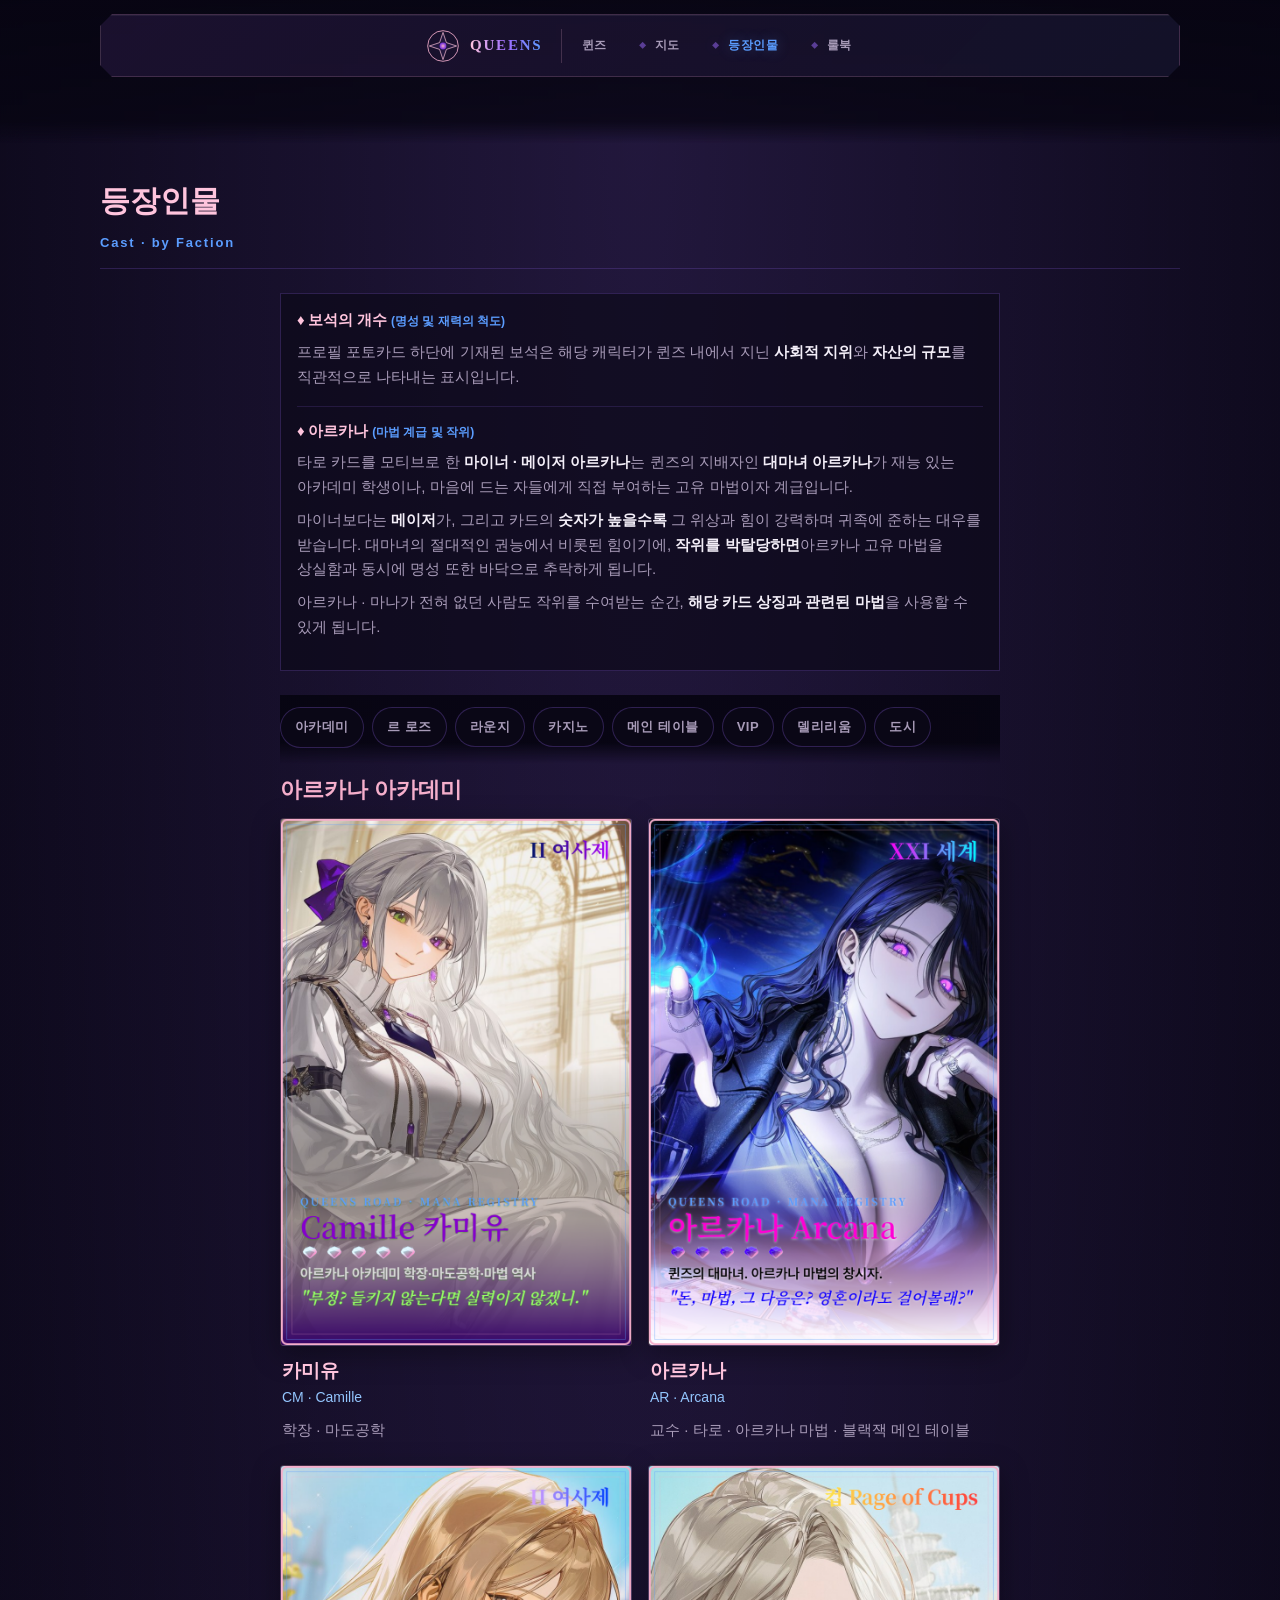
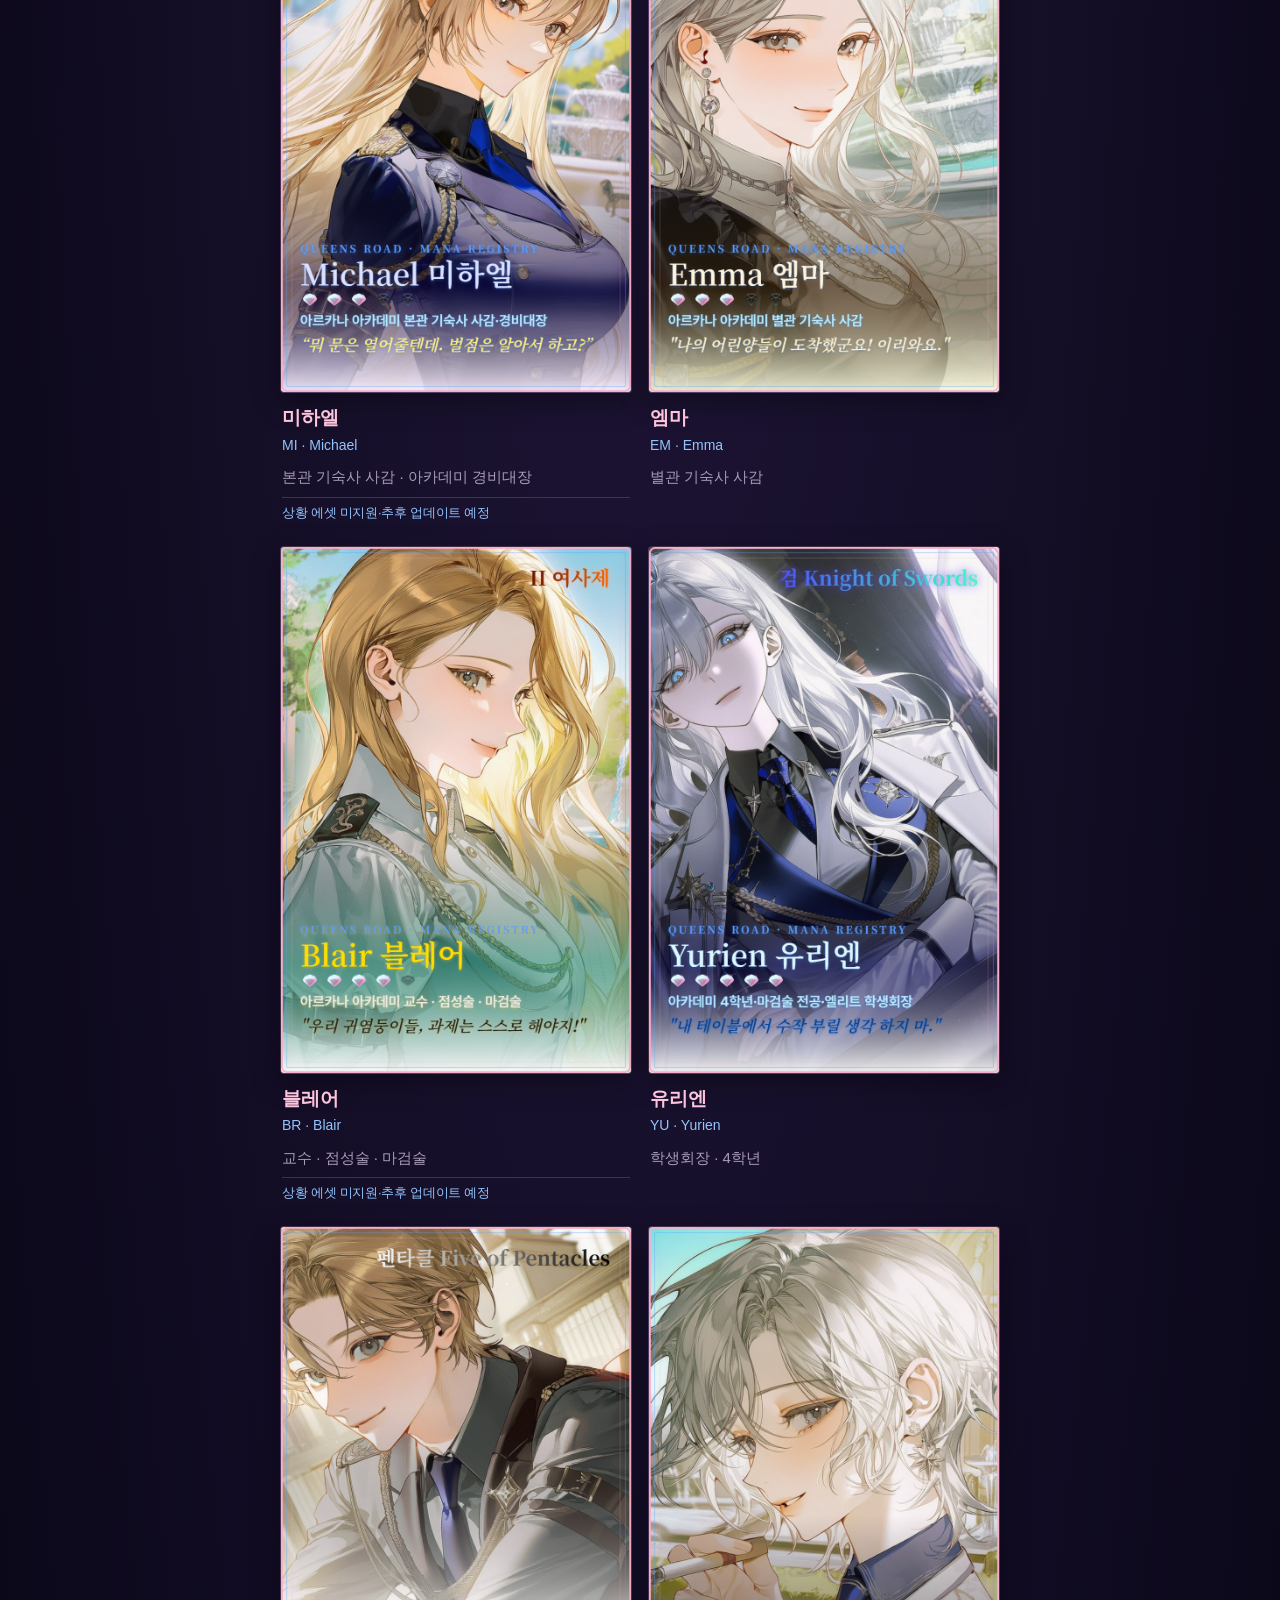
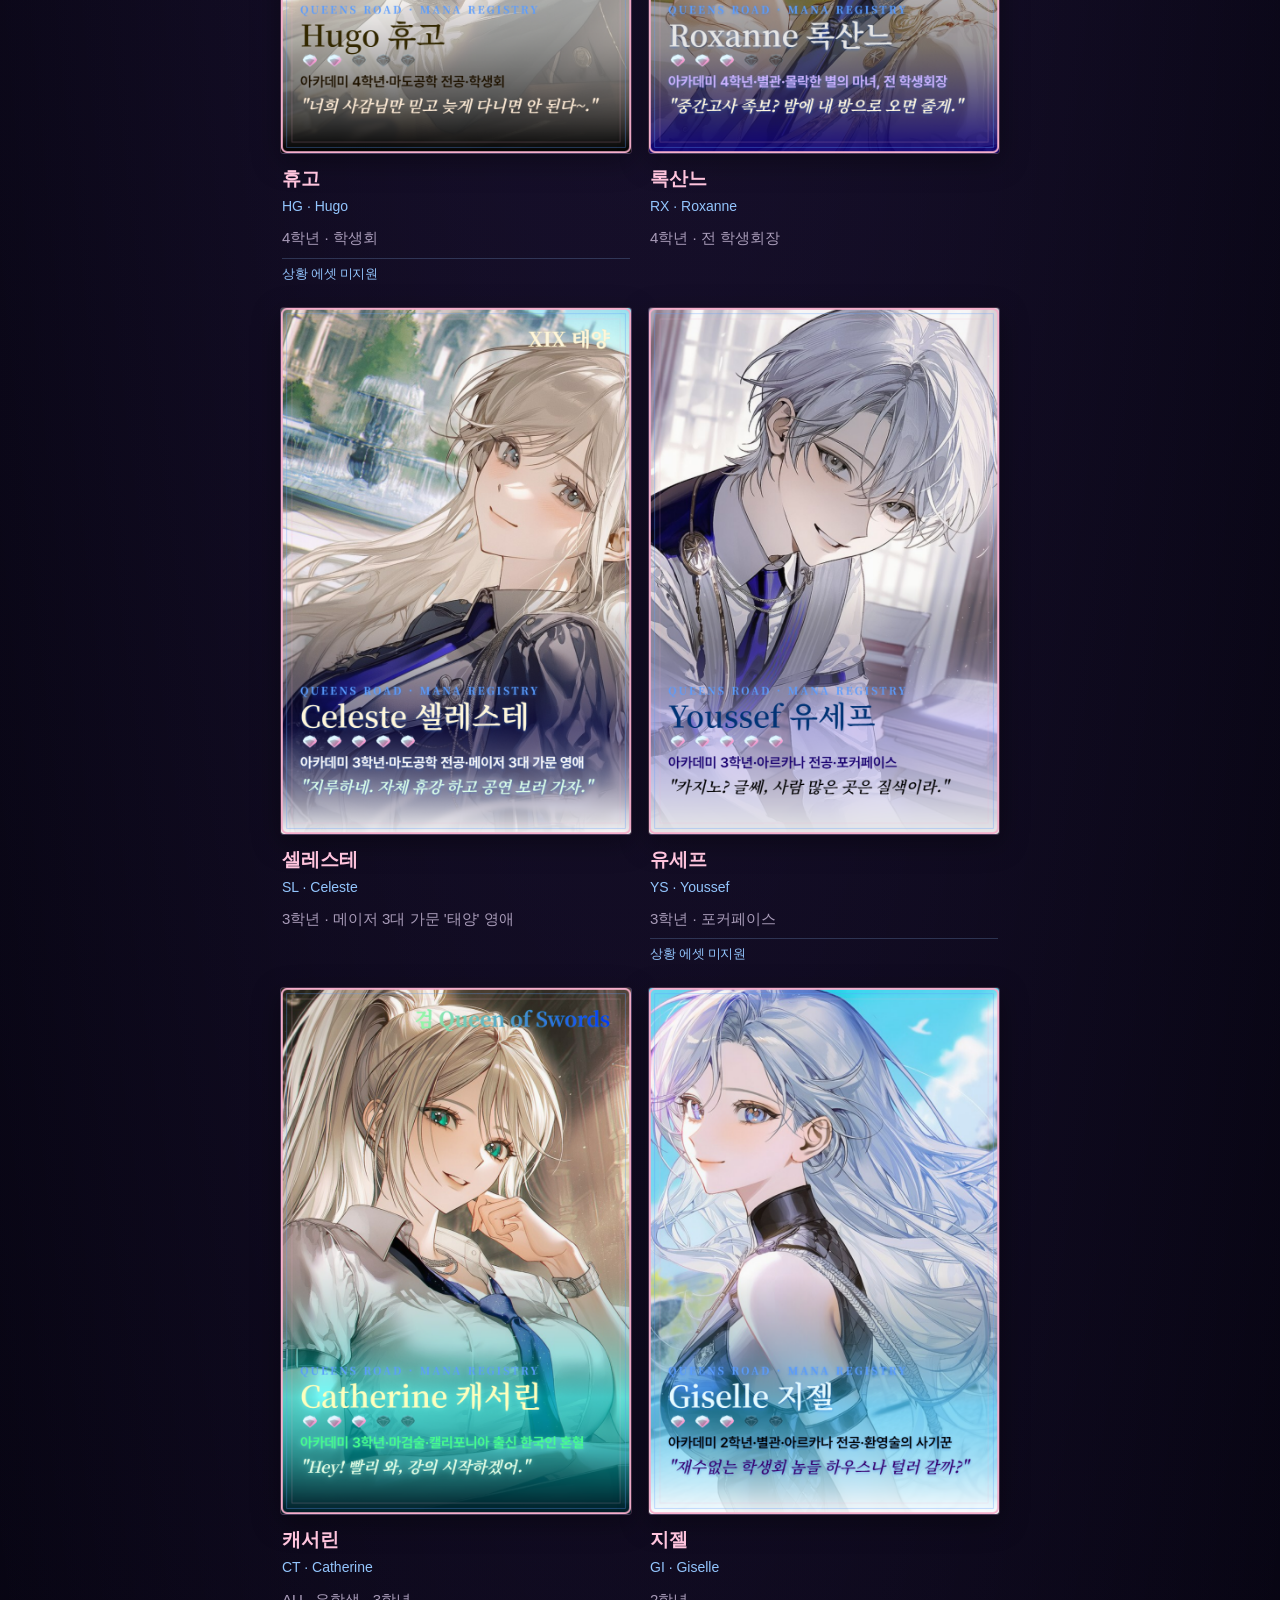
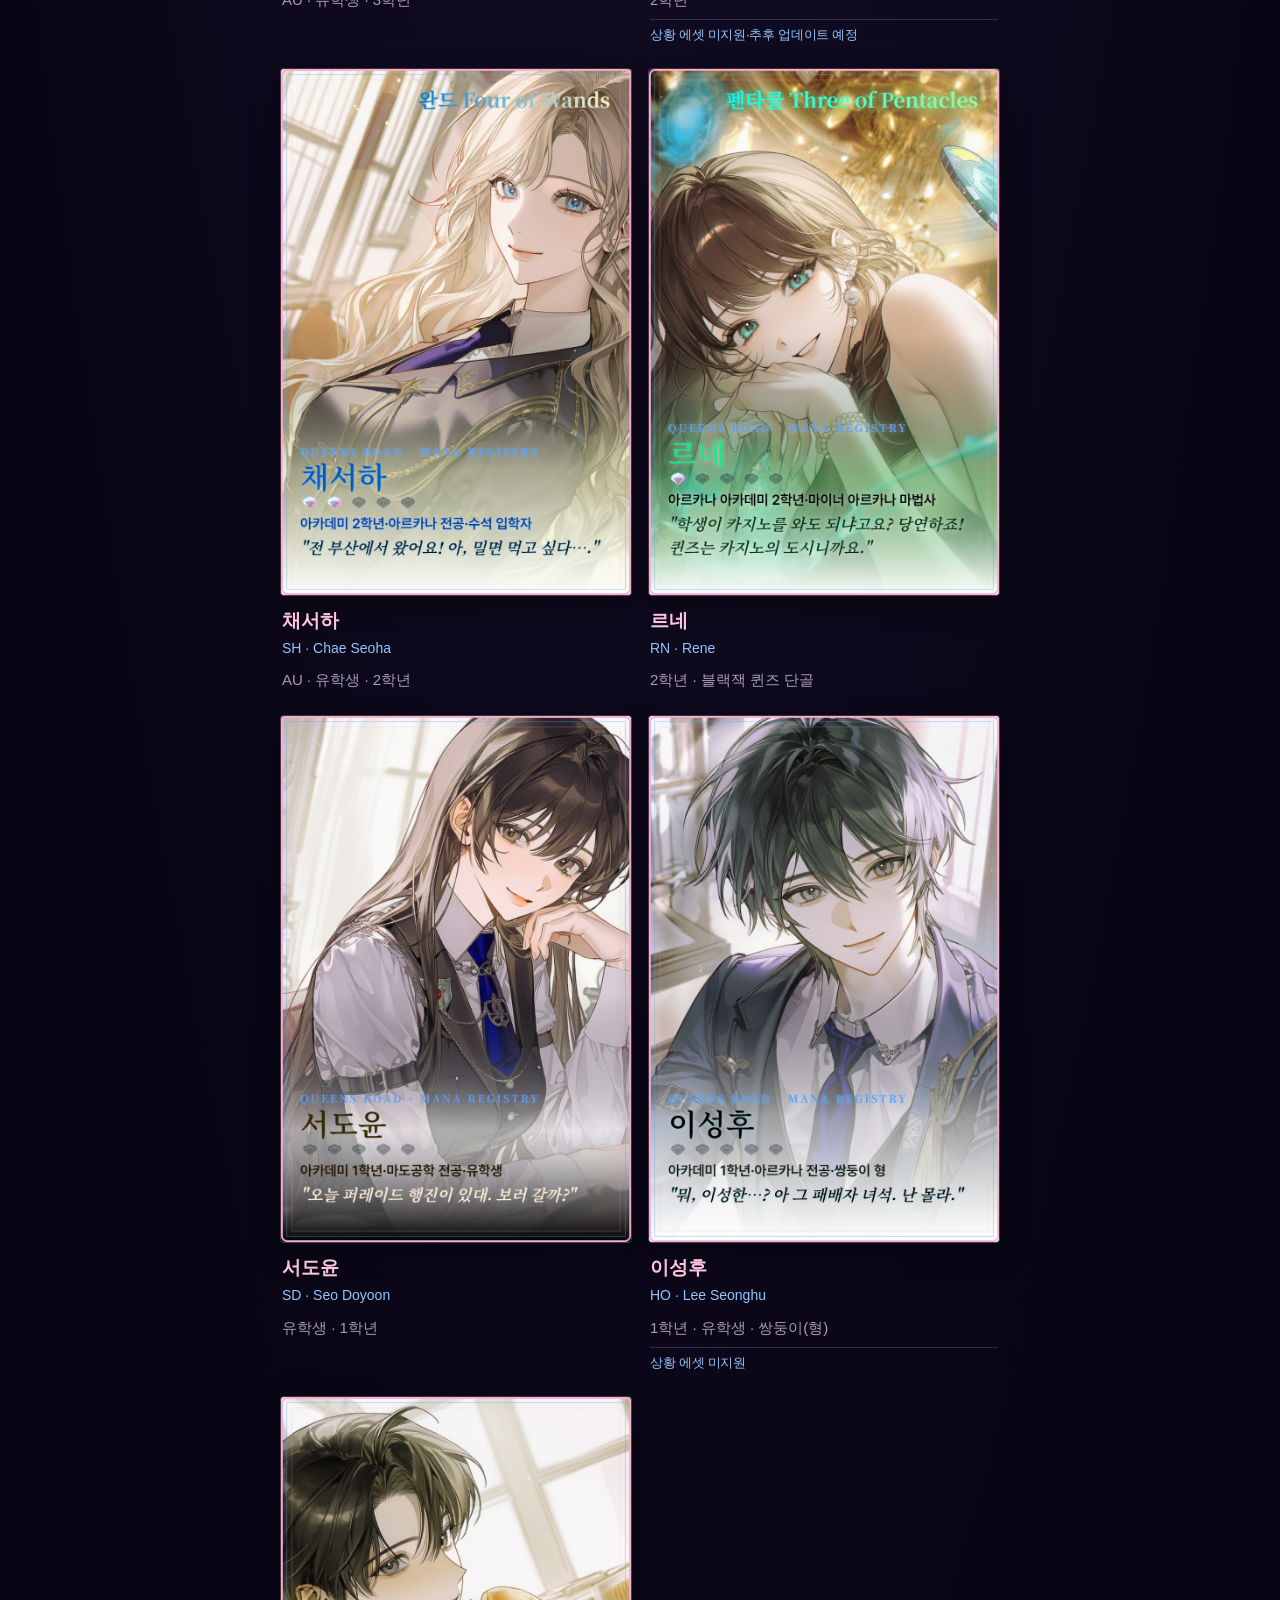
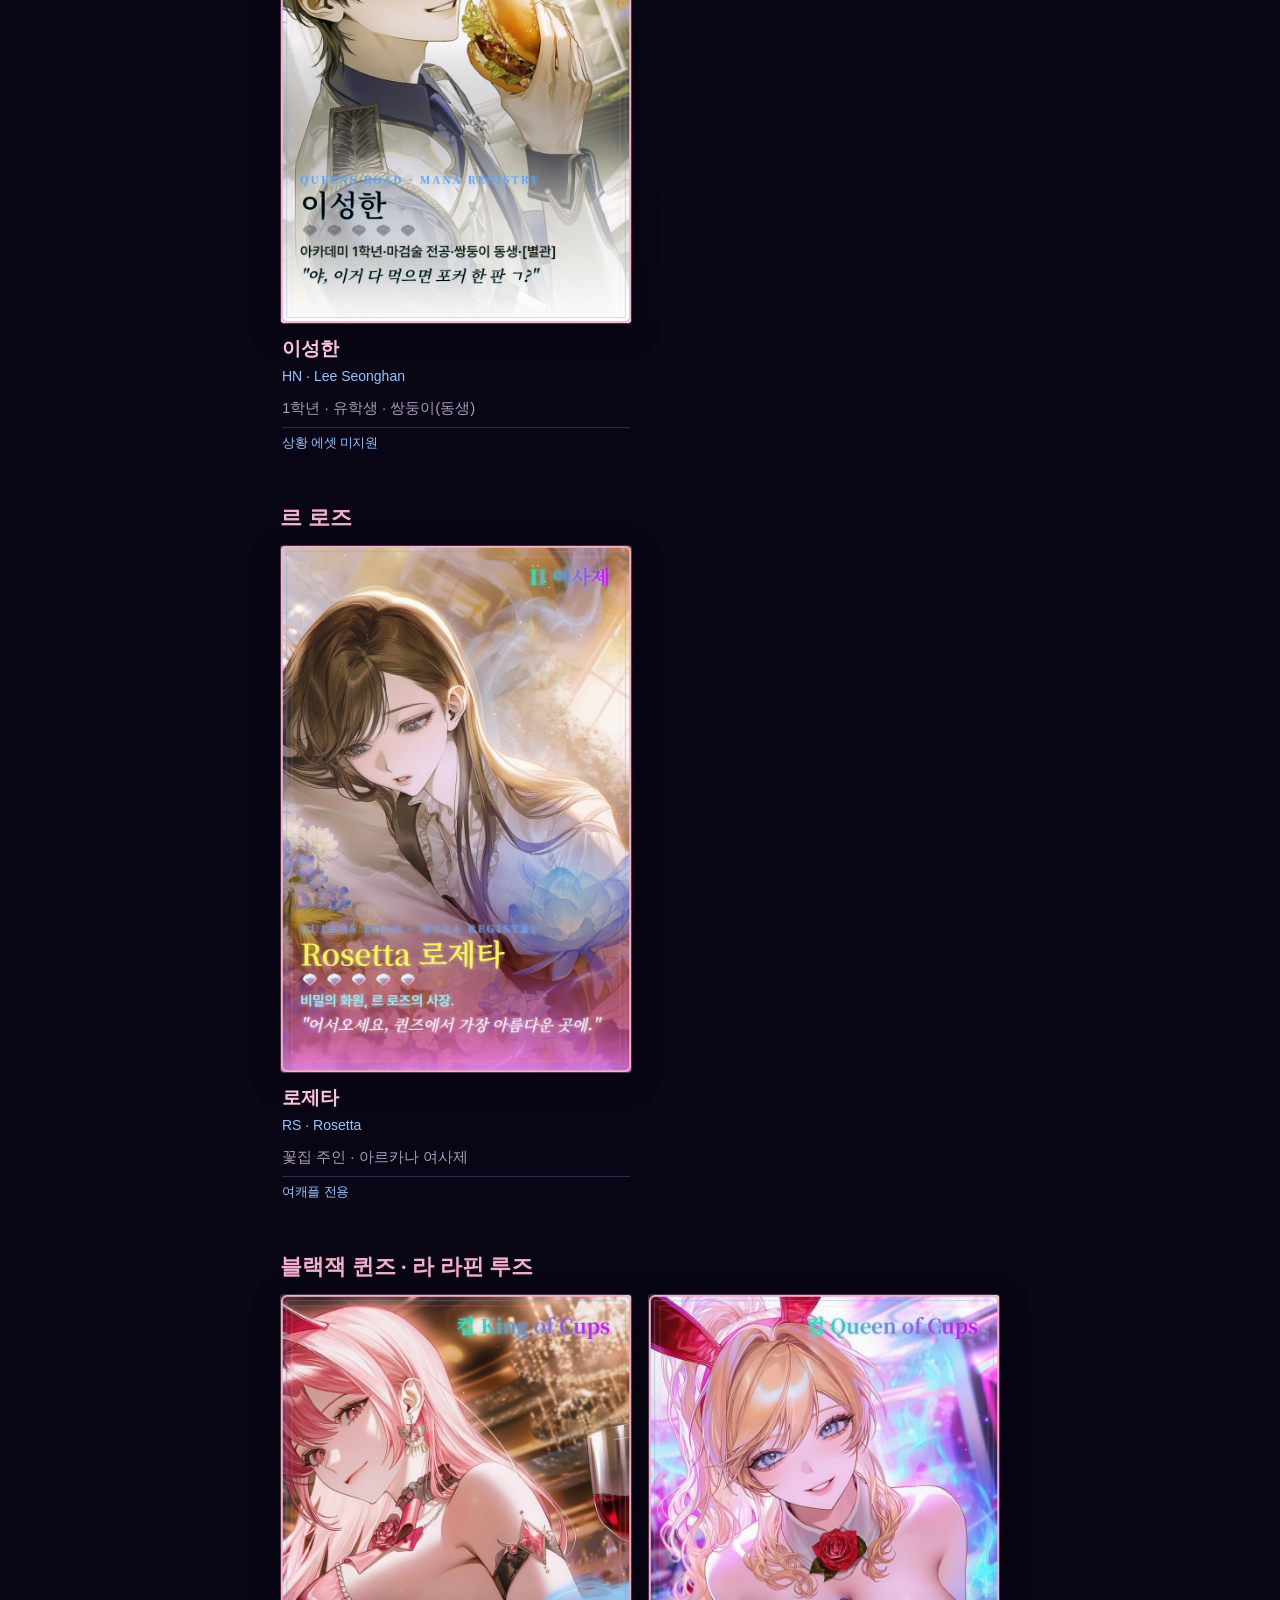
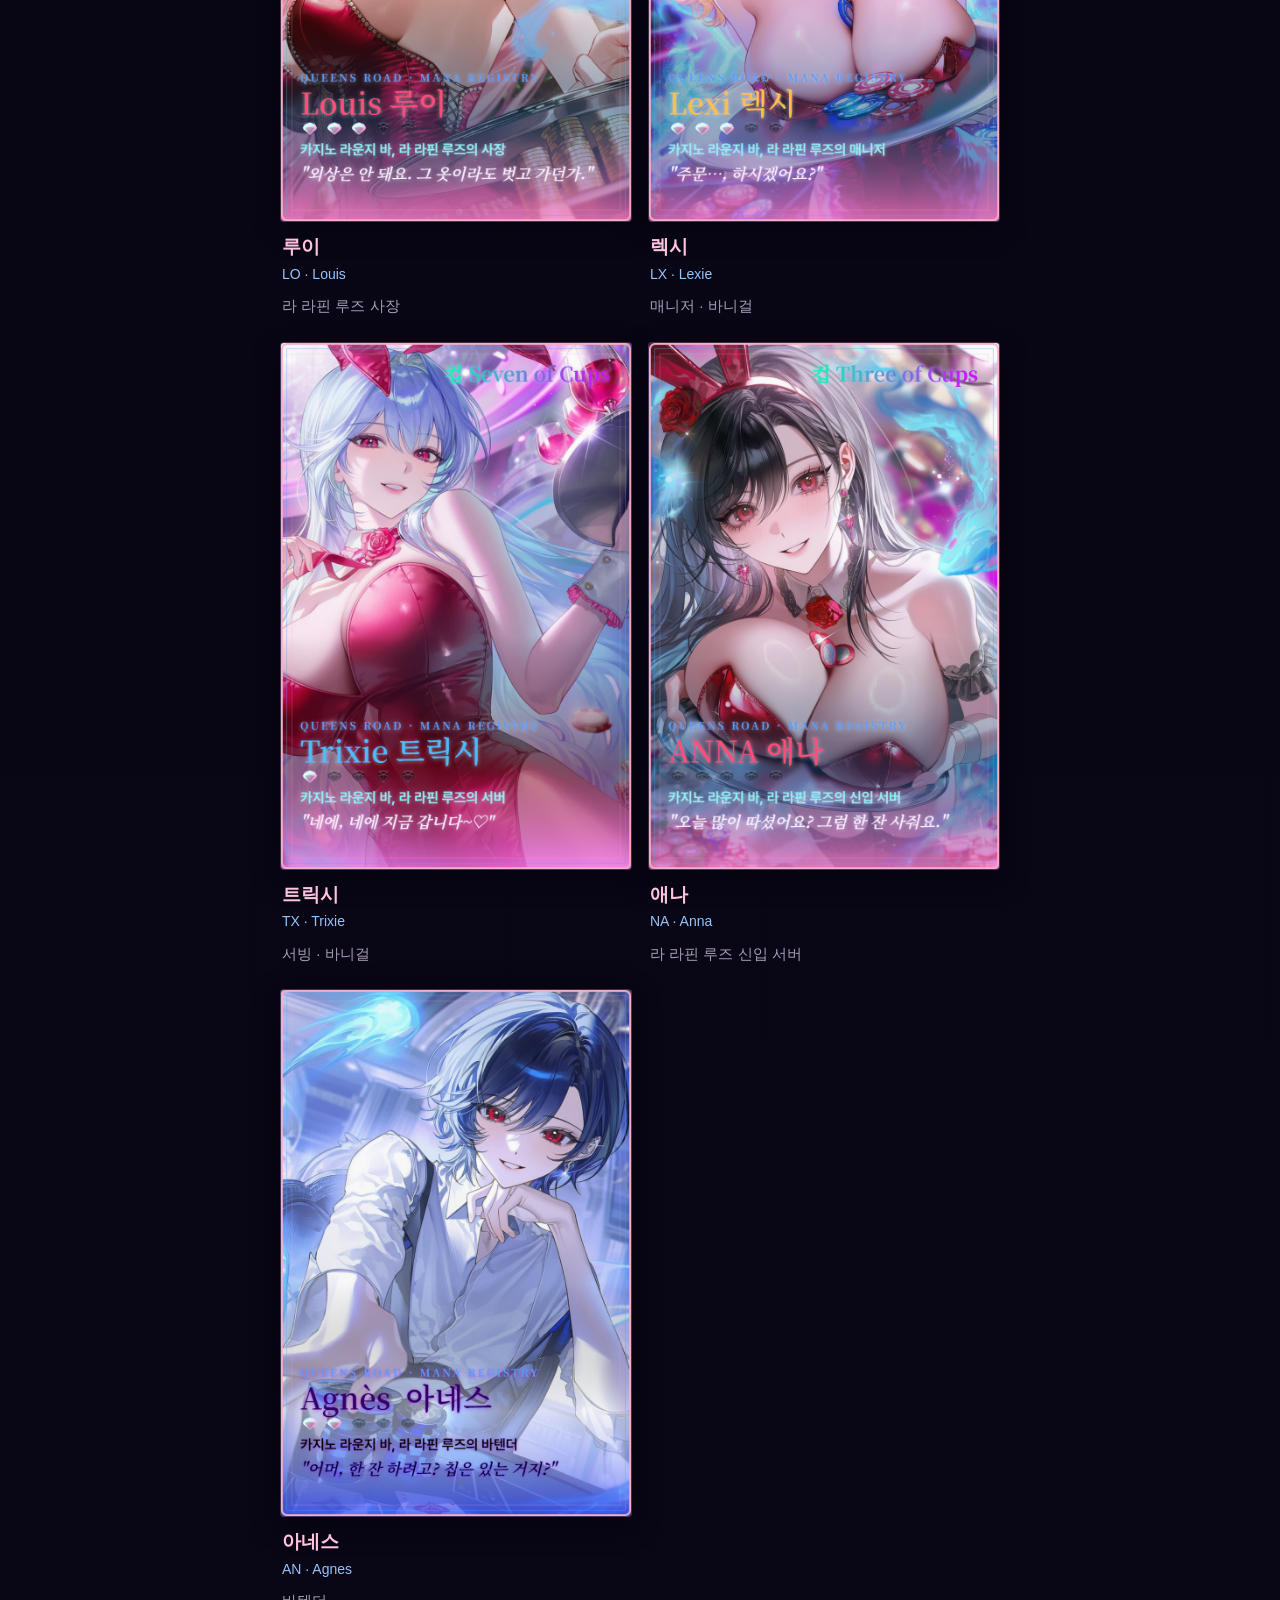
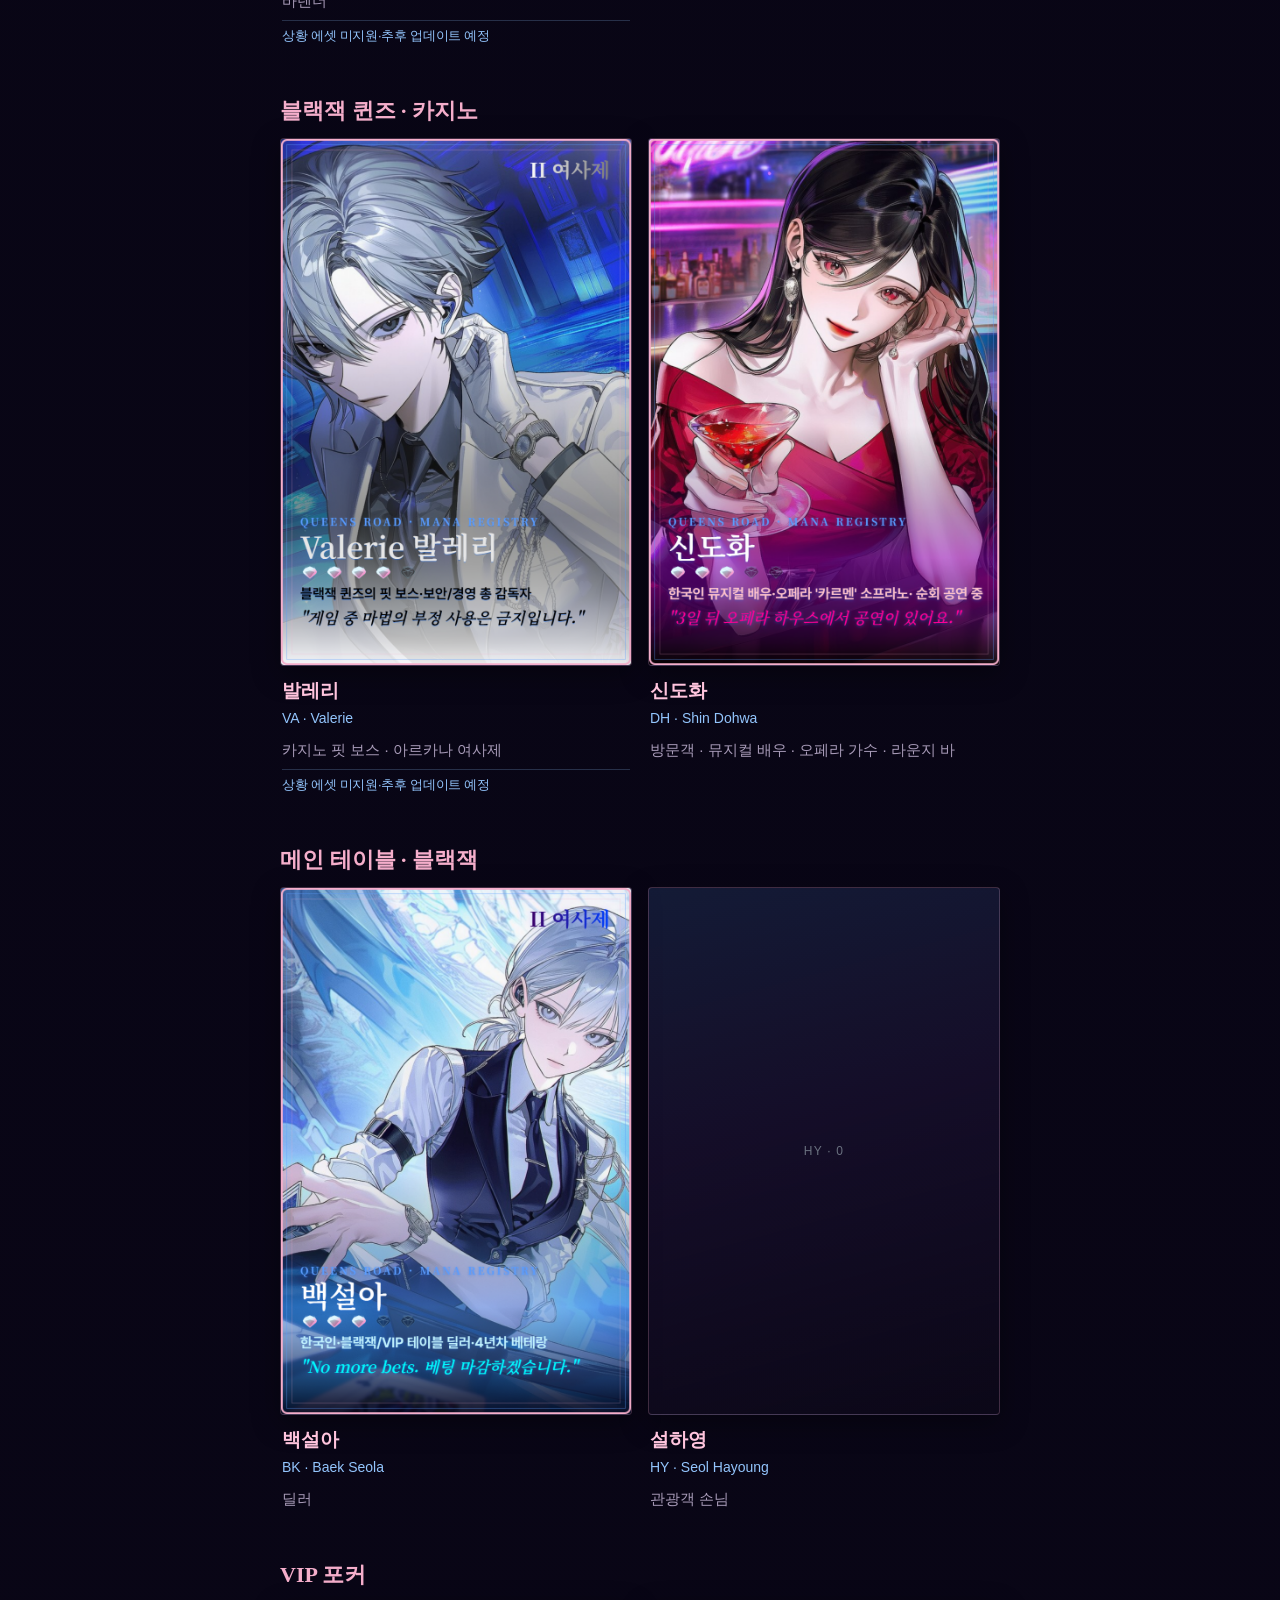
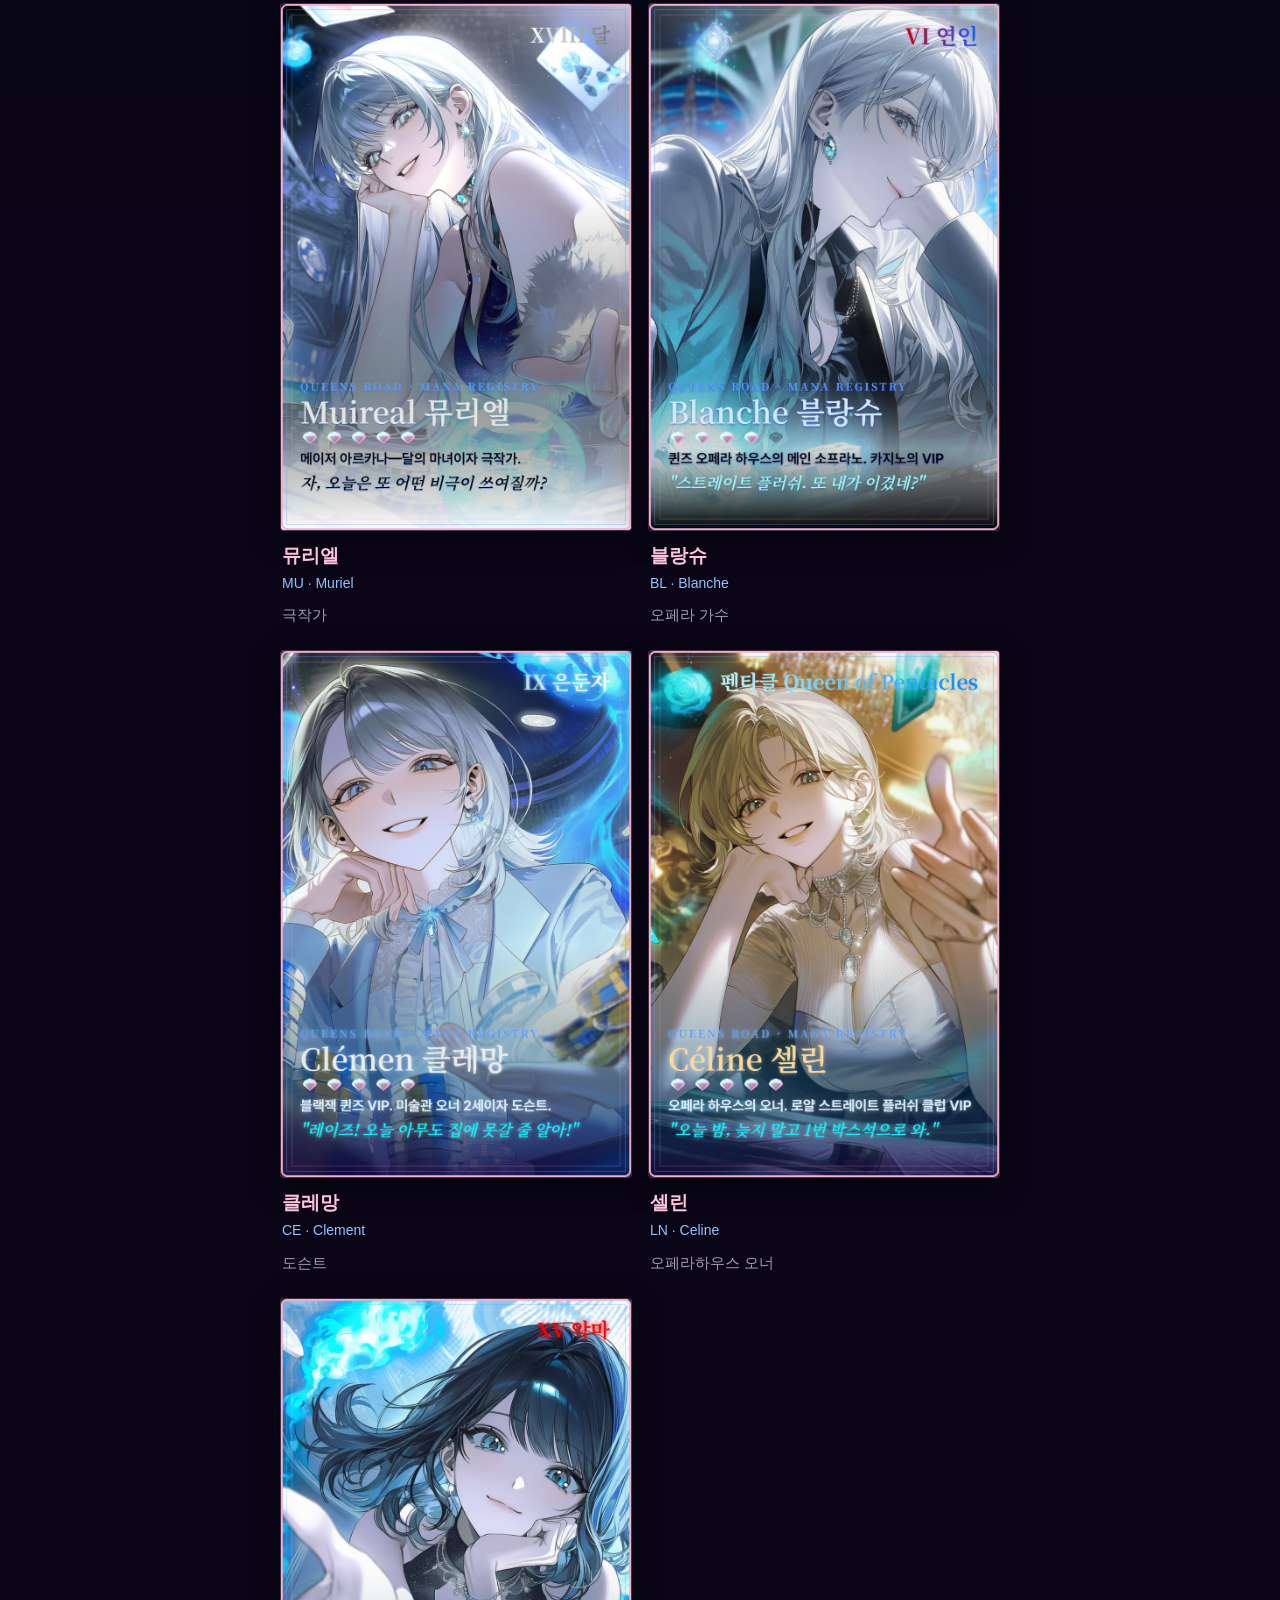
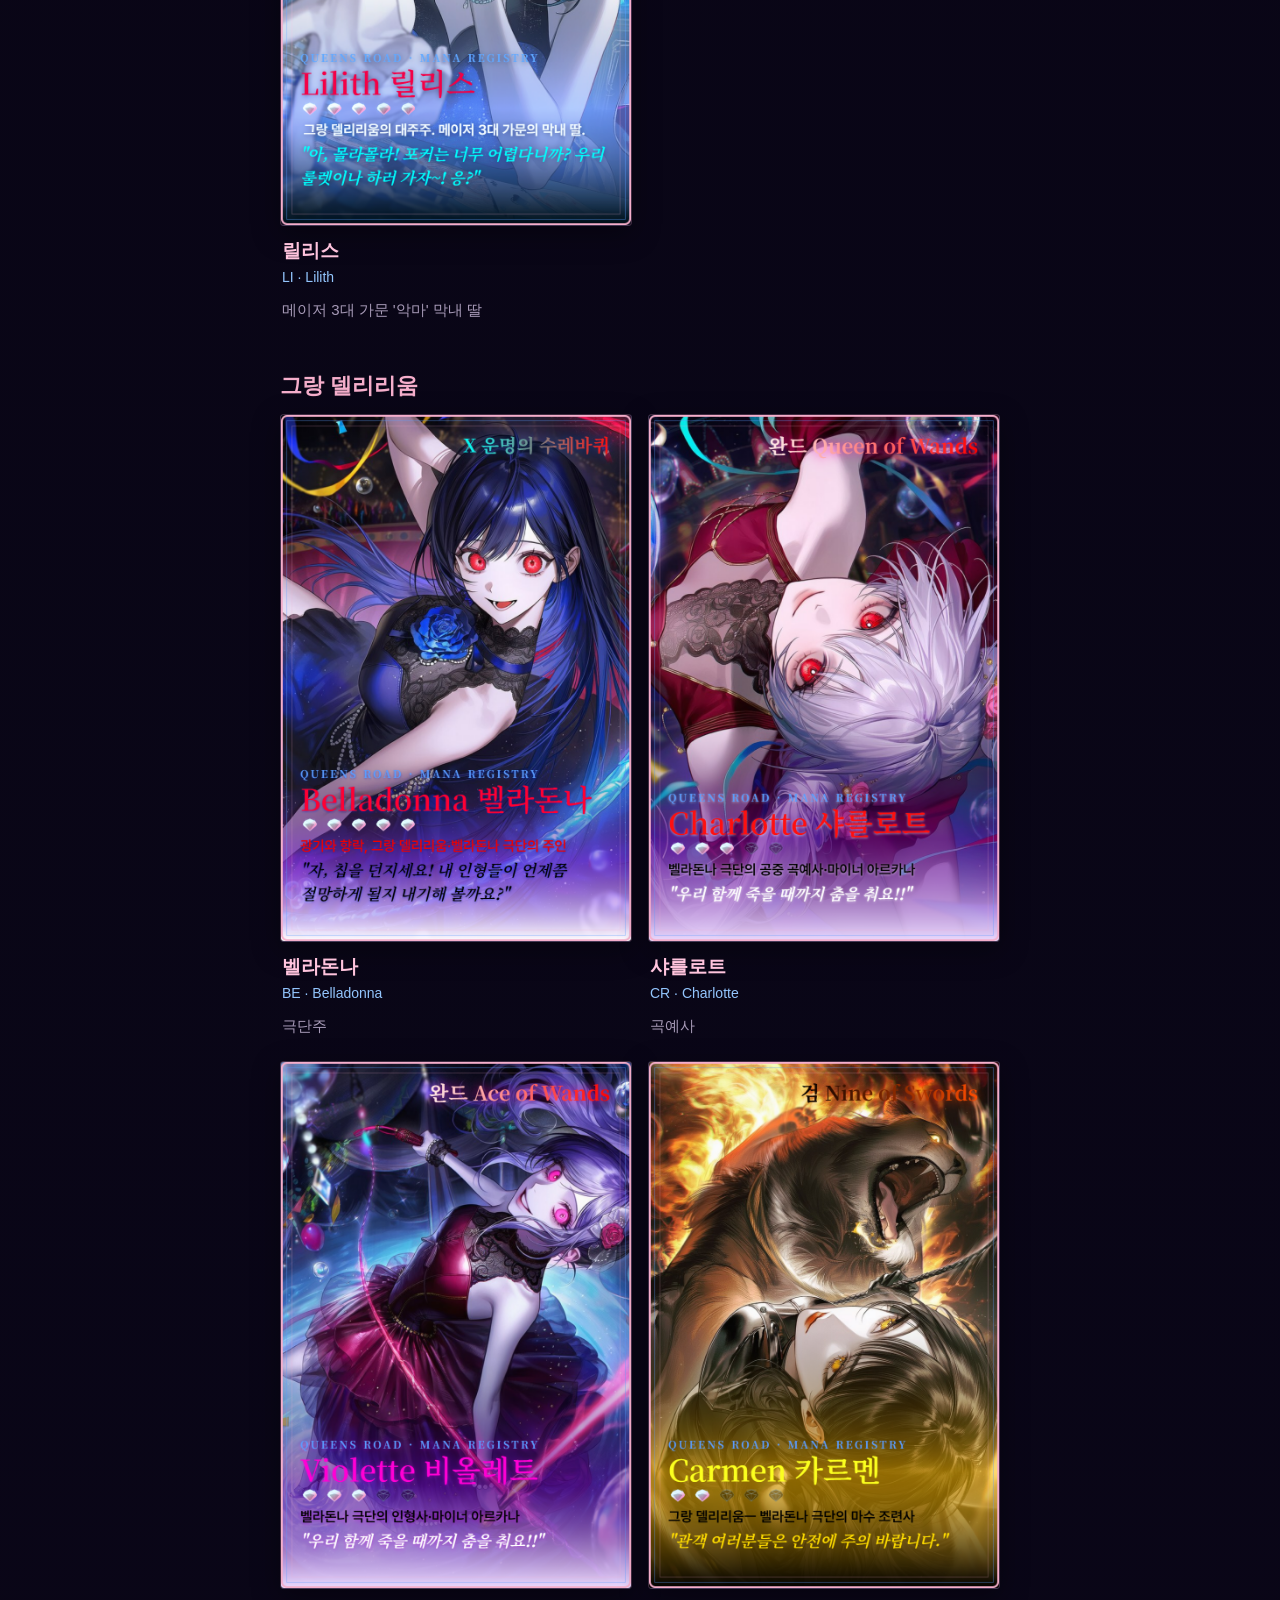
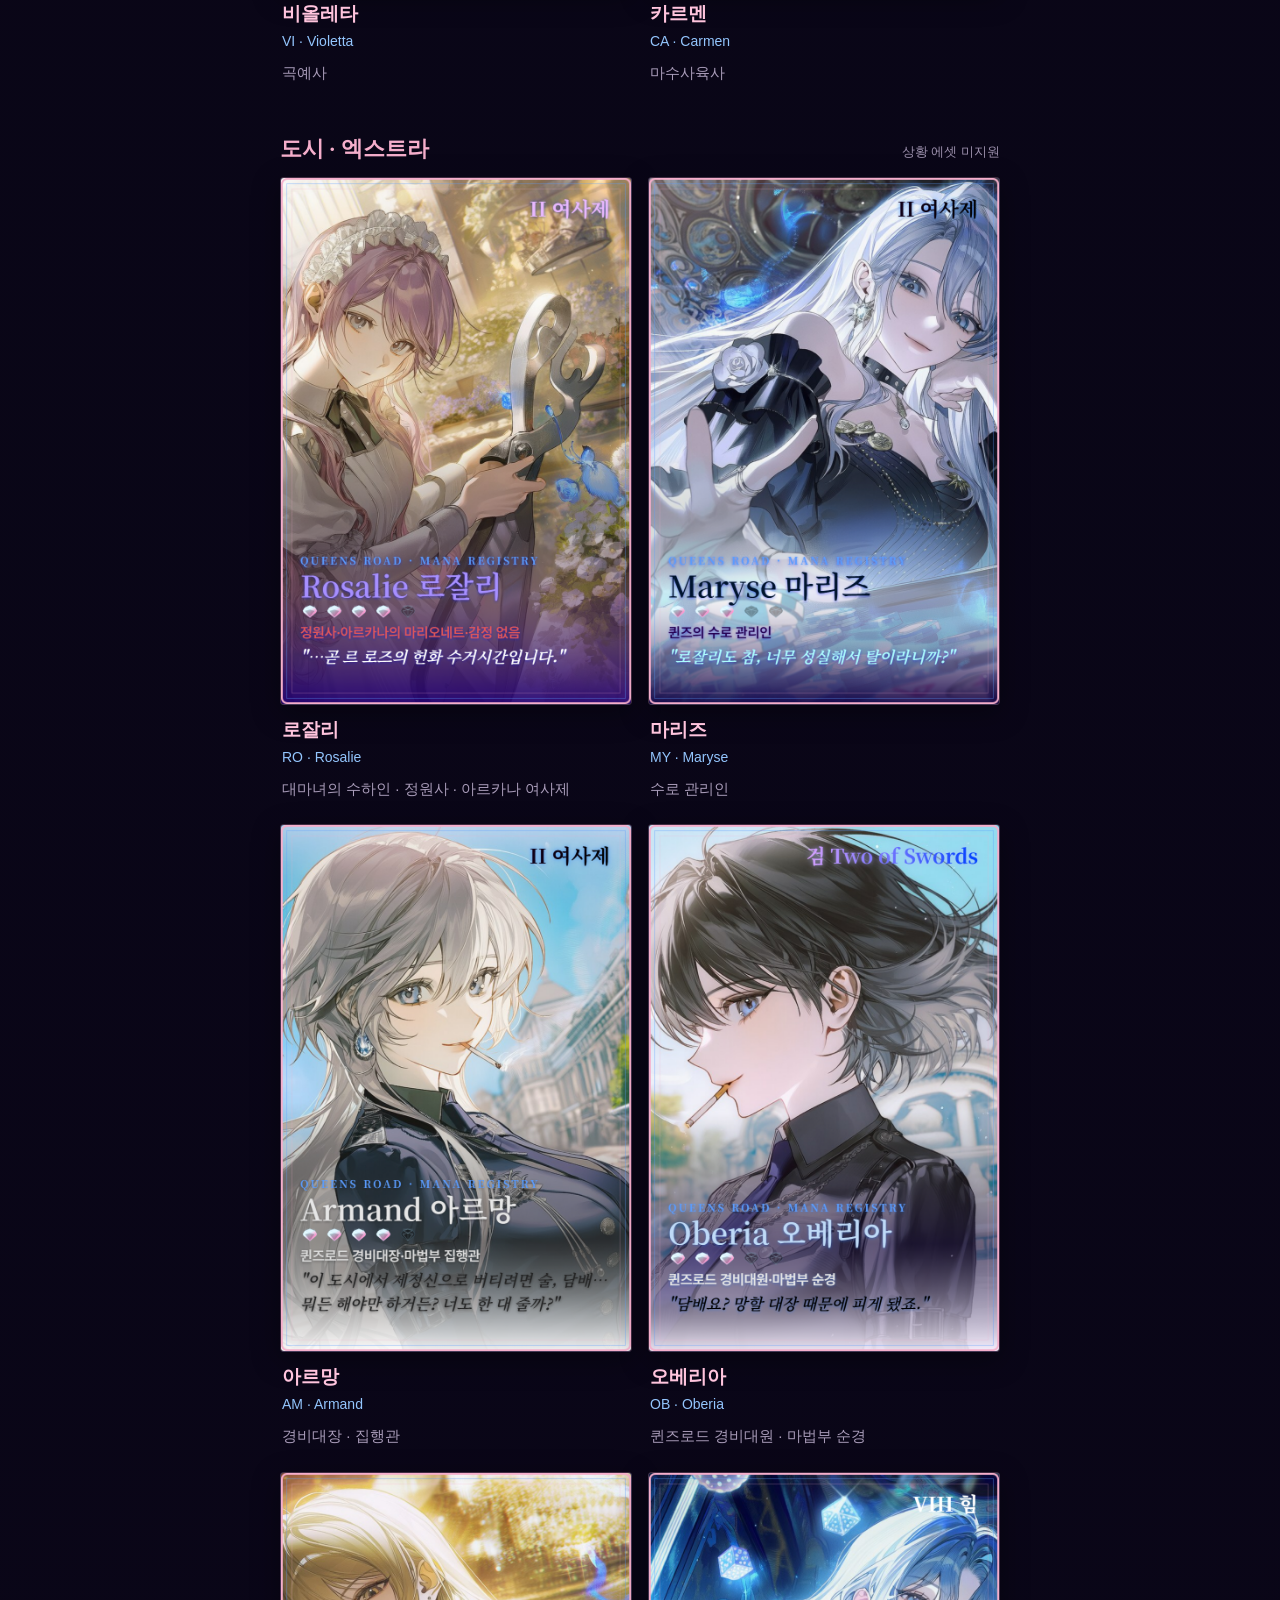
==== commit 352927f5: "Sync Queens site from local preview files." ====
--- a/cast.html
+++ b/cast.html
@@ -321,12 +321,16 @@
         { code: "OB", name: "오베리아", en: "Oberia", role: "퀸즈로드 경비대원 · 마법부 순경", cardFile: "queens_Oberia_오베리아.png" },
         { code: "LA", name: "로랑", en: "Laurent", role: "호텔 지배인", cardFile: "queens_Laurent_로랑.png" },
         { code: "LU", name: "루시", en: "Lucy", role: "점술가" },
-        { code: "LE", name: "레아", en: "Leah", role: "마녀 기자" },
         { code: "VC", name: "뱅상", en: "Vincent", role: "정보상 · 사채업자", cardFile: "queens_Vincent_뱅상.png" },
       ]},
     ];
 
     var CAST_ASSET_BASE = "assets/cast/";
+
+    /** 공개 cast 그리드 제외 · 업데이트용 신캐 (CAST_FACTIONS 미노출) */
+    var CAST_UPCOMING = [
+      { code: "LE", name: "레아", en: "Leah", role: "마녀 기자", note: "업데이트용 신캐" },
+    ];
 
     /** {code}01 only · init-raw-folders EXTRAS (이름으로 판단하지 않음) */
     var CAST_EXTRA_CODES = {
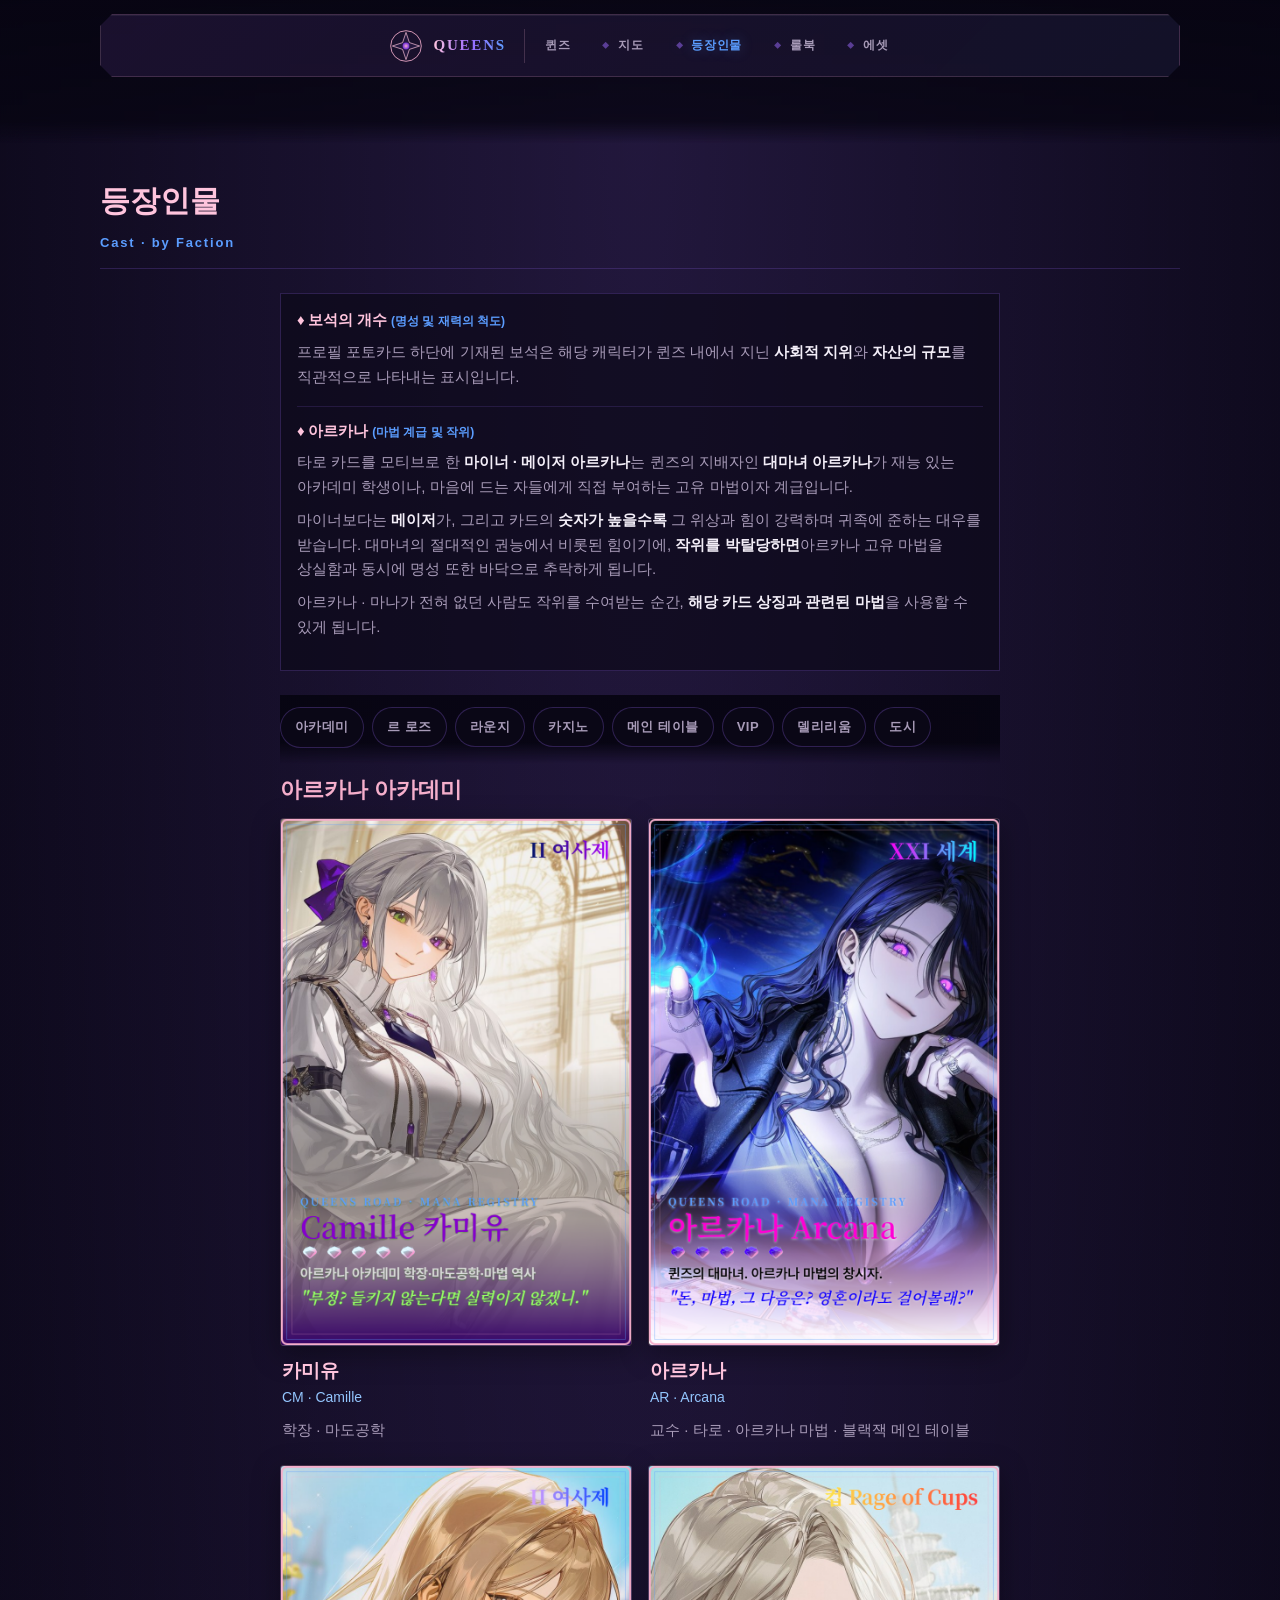
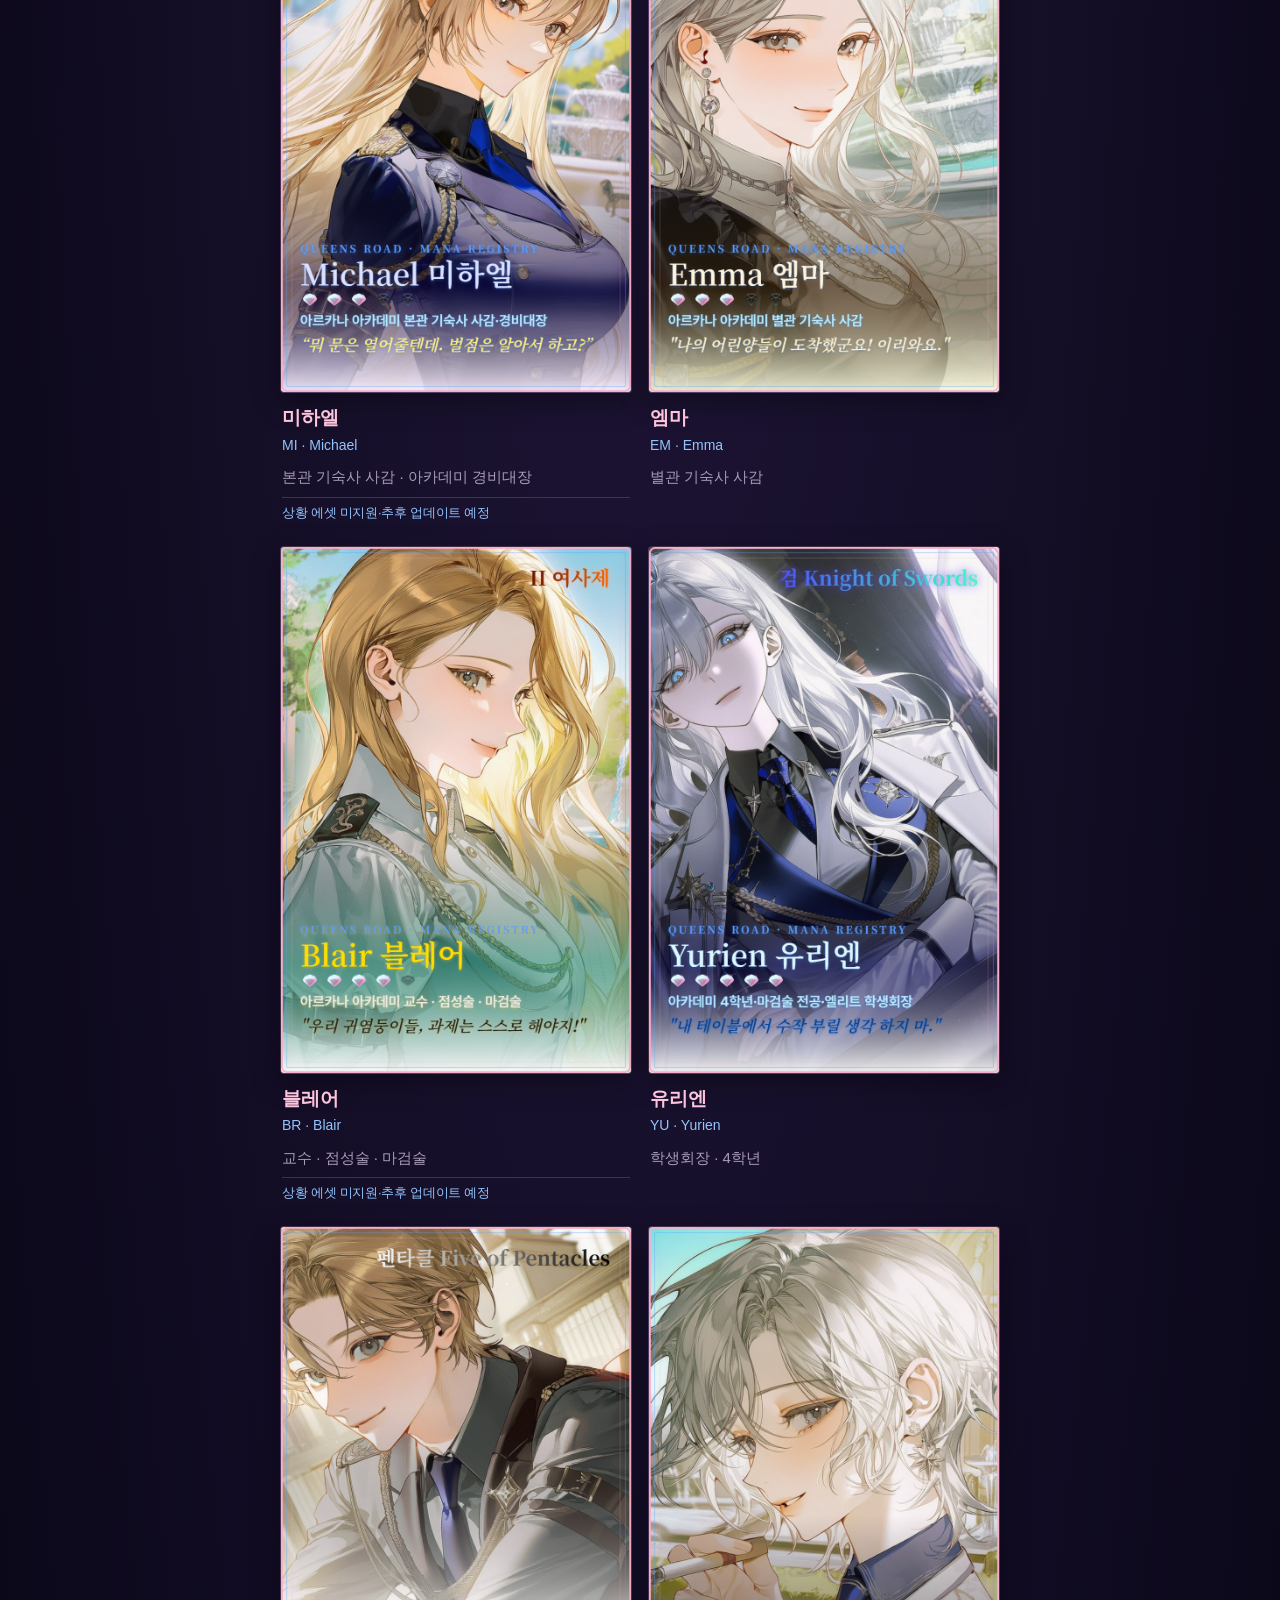
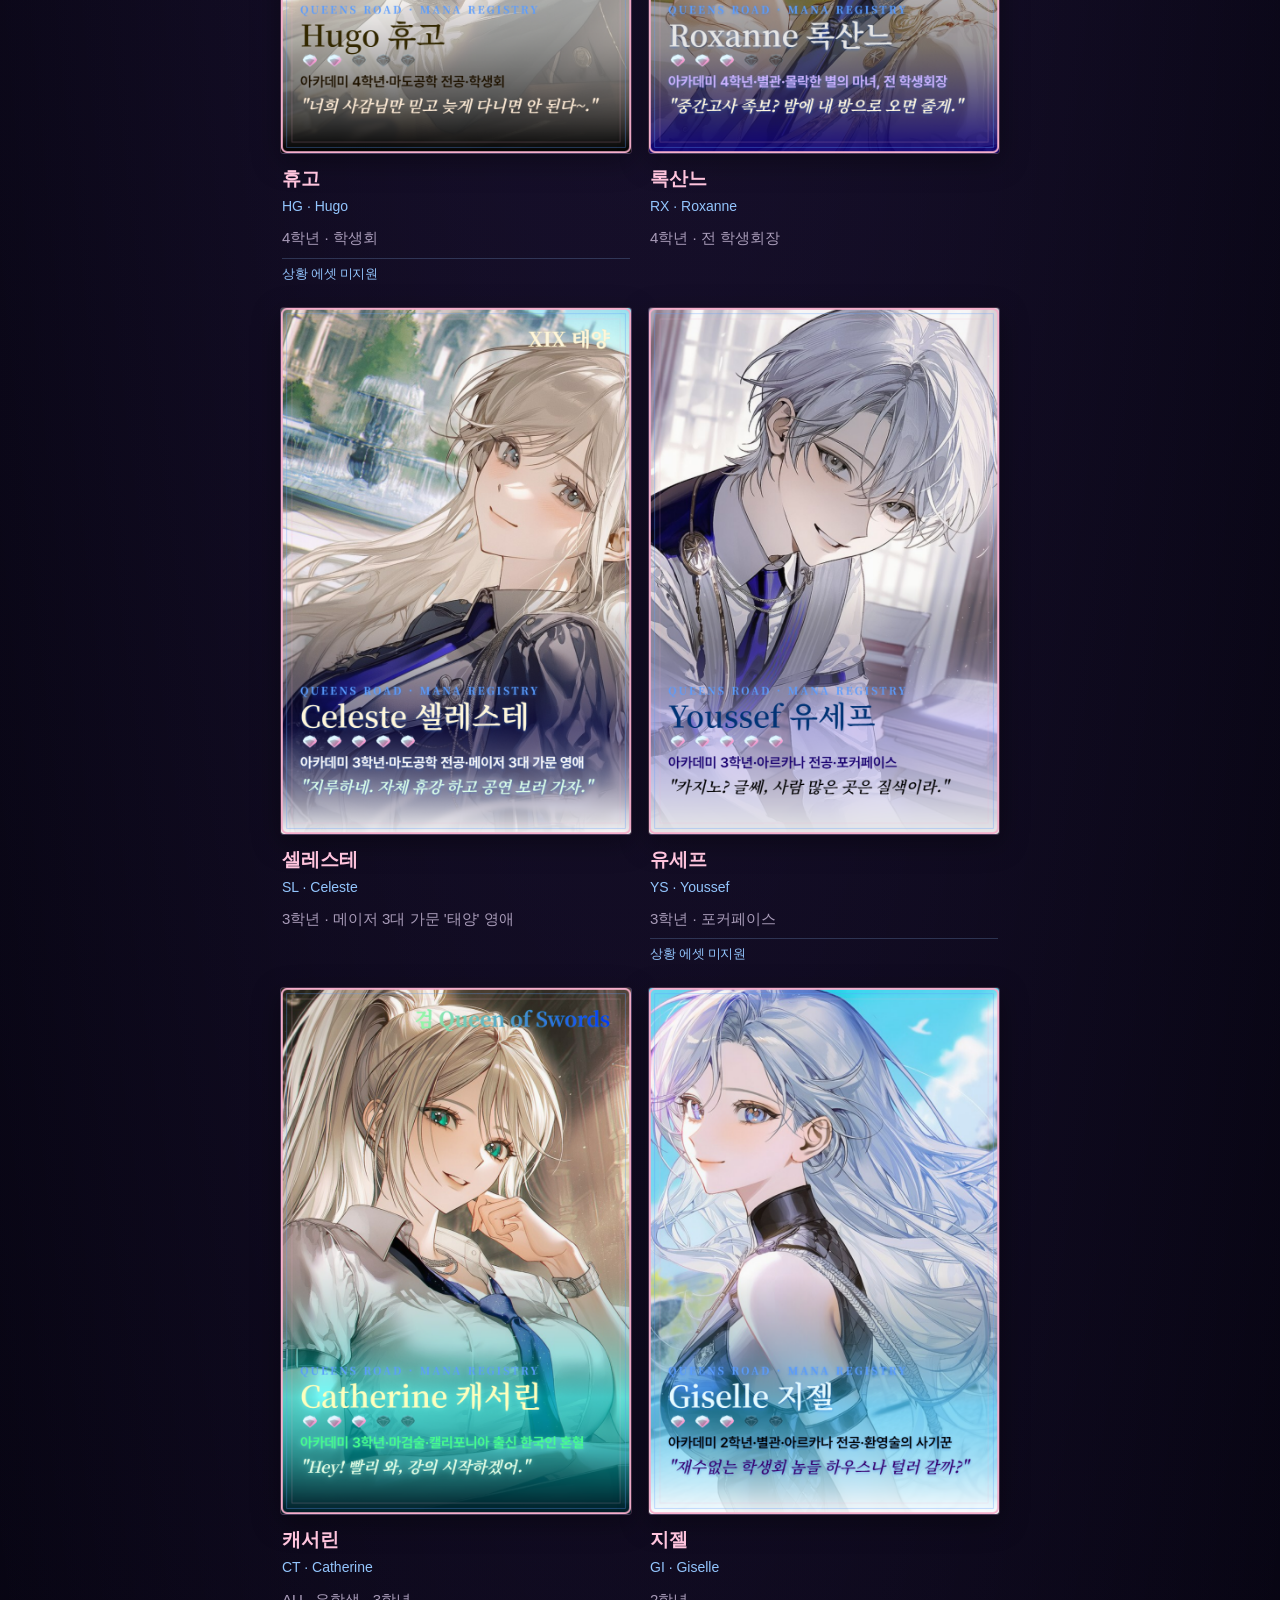
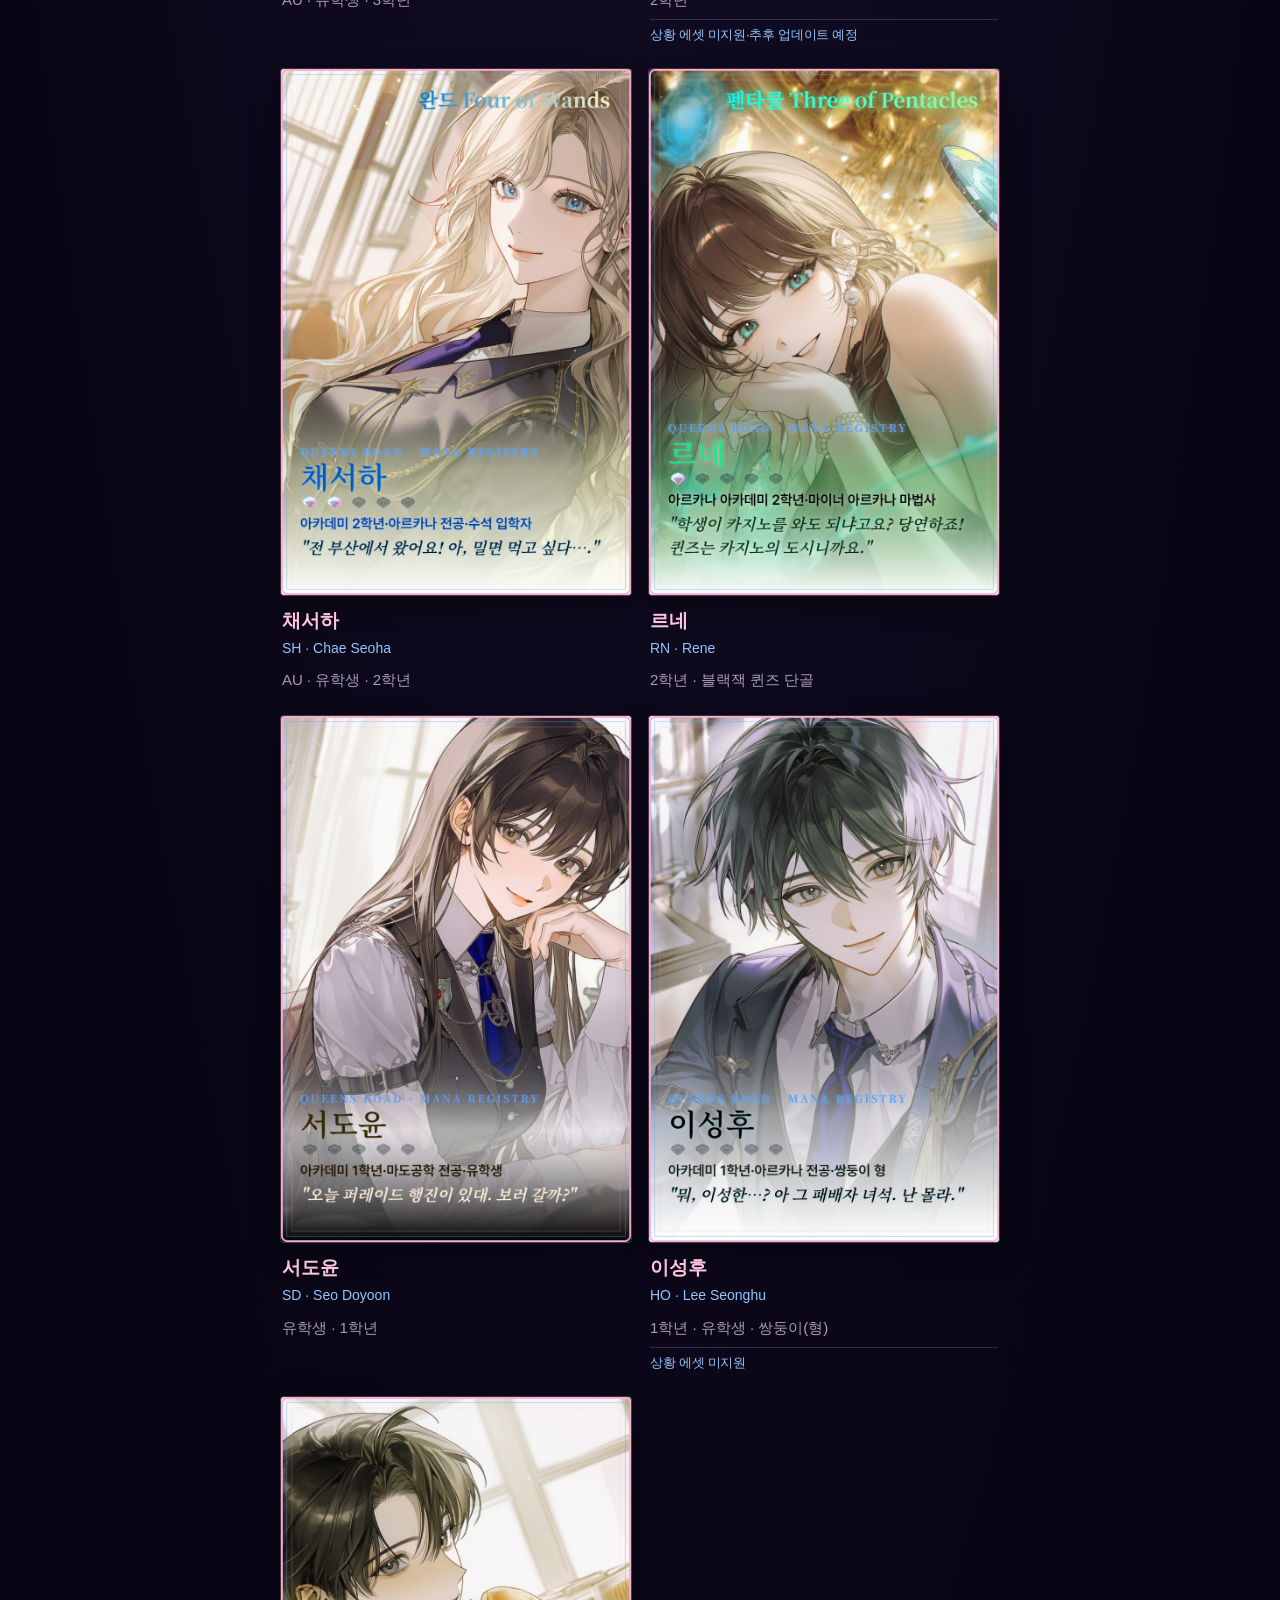
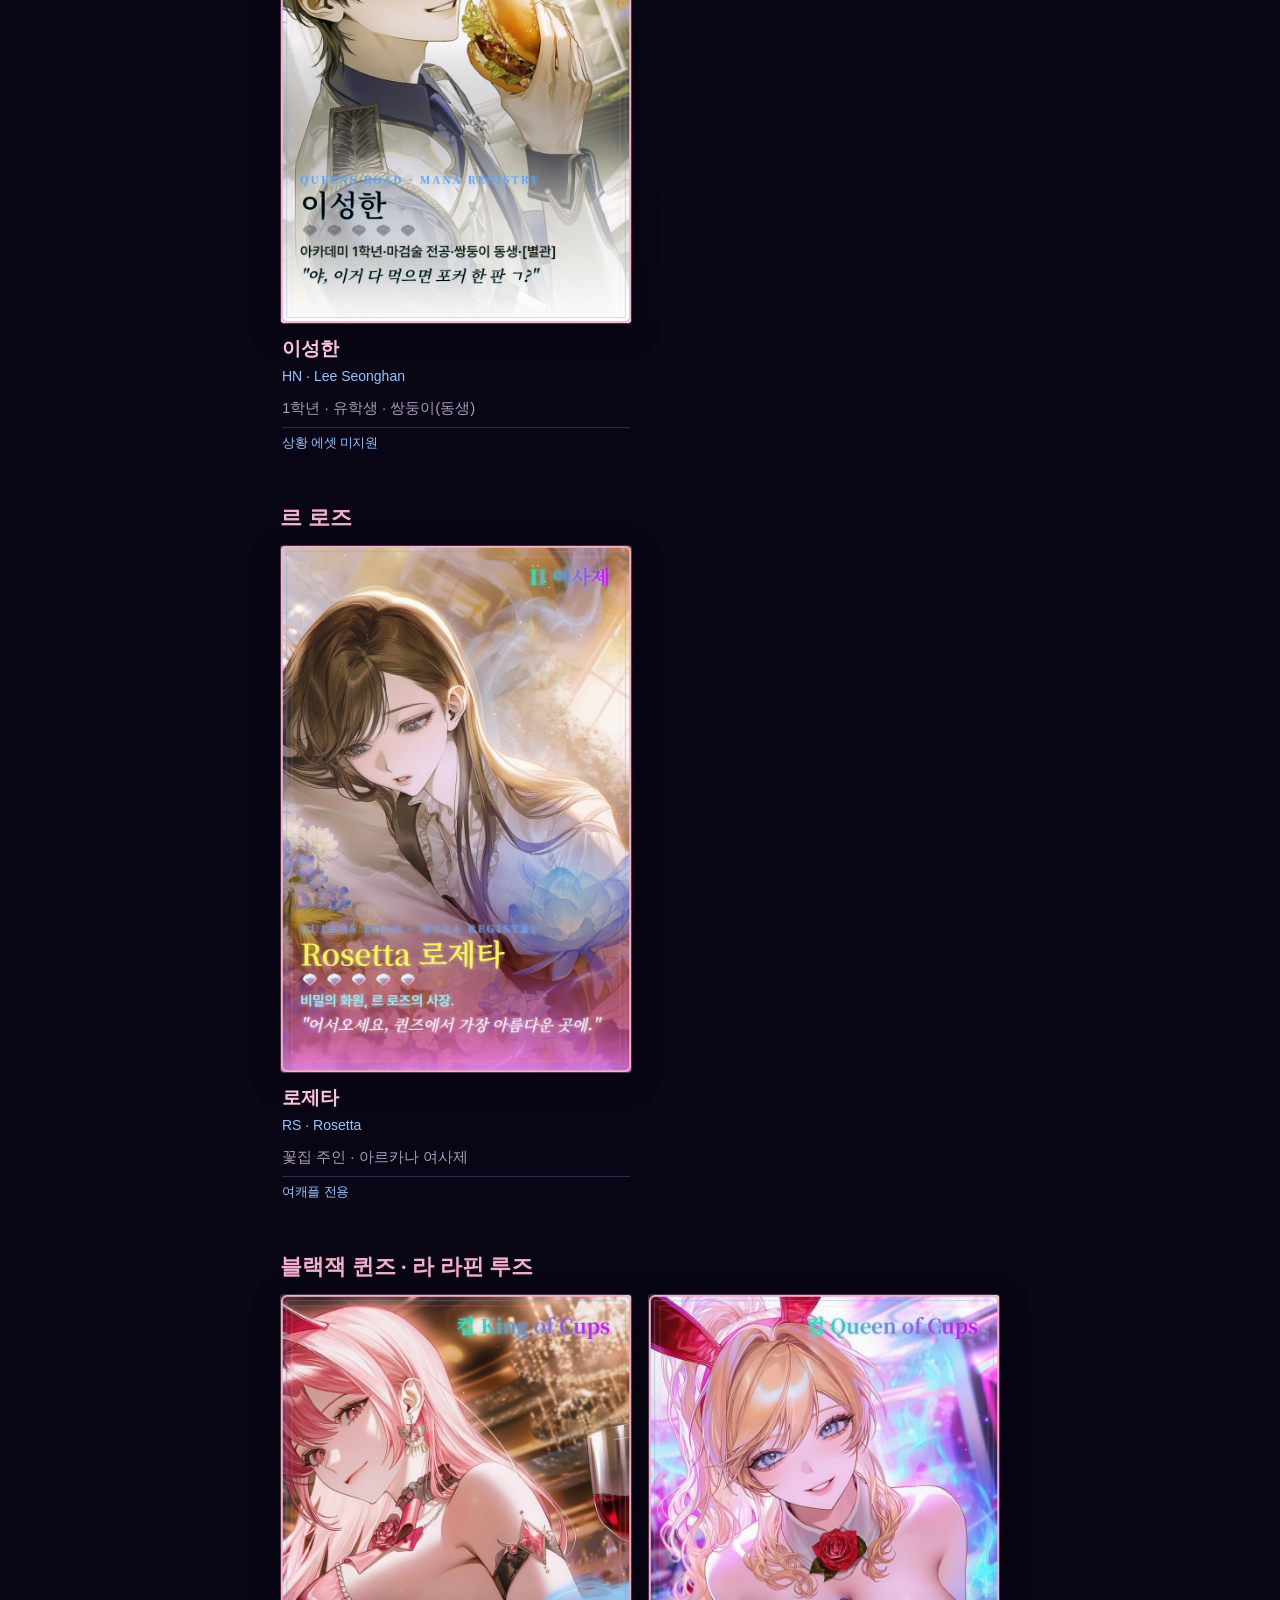
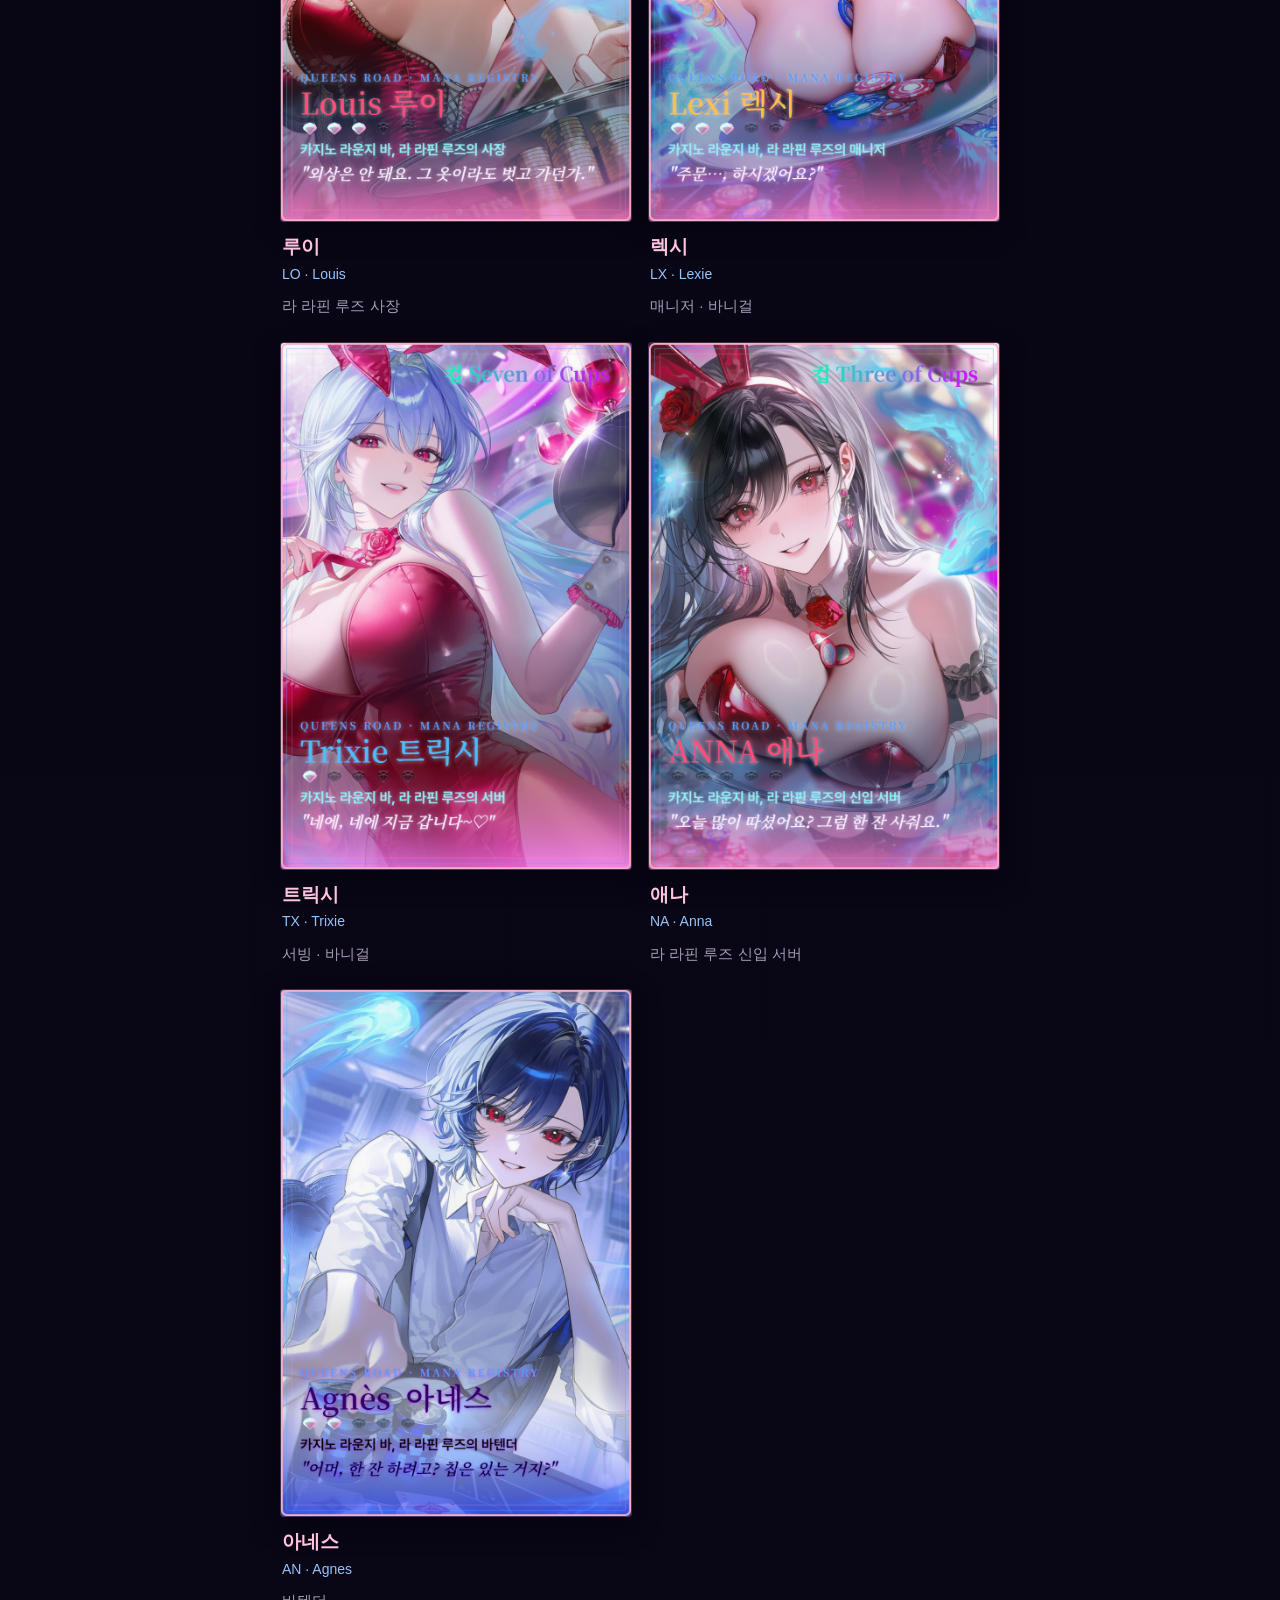
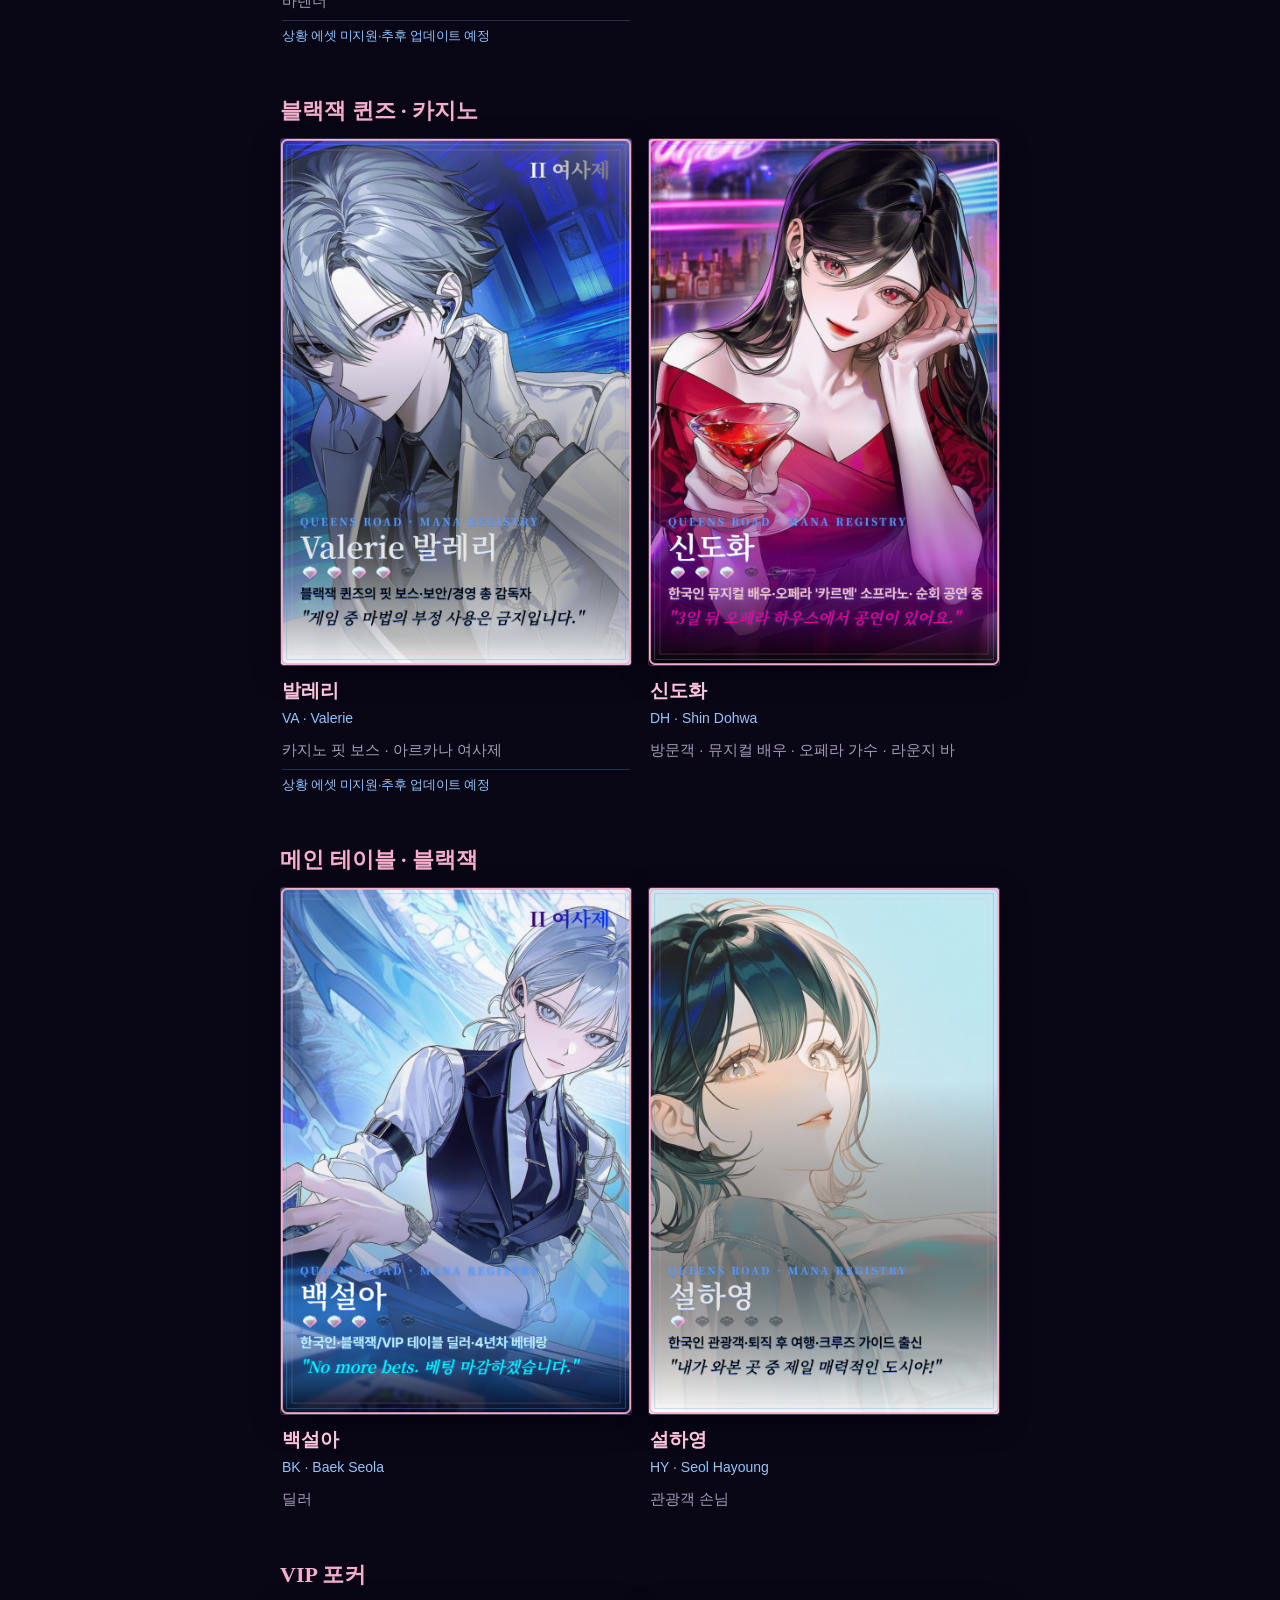
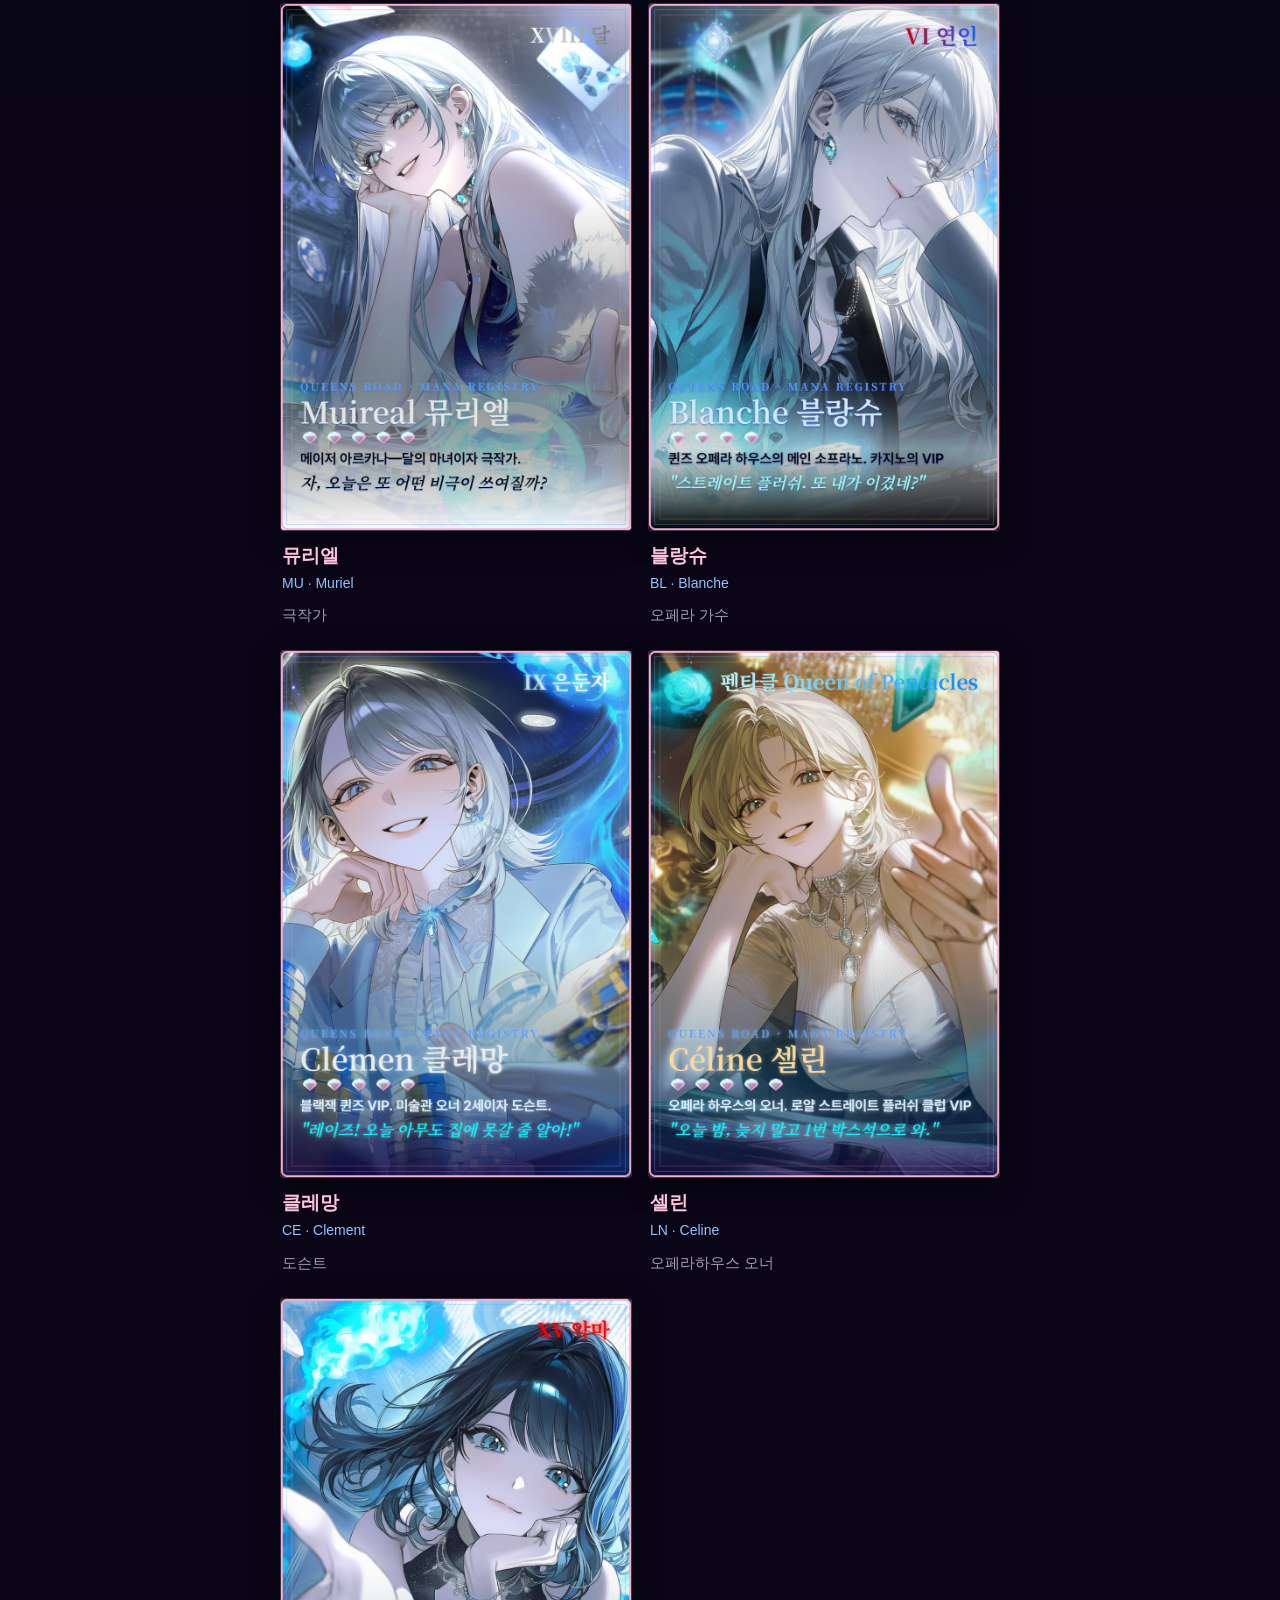
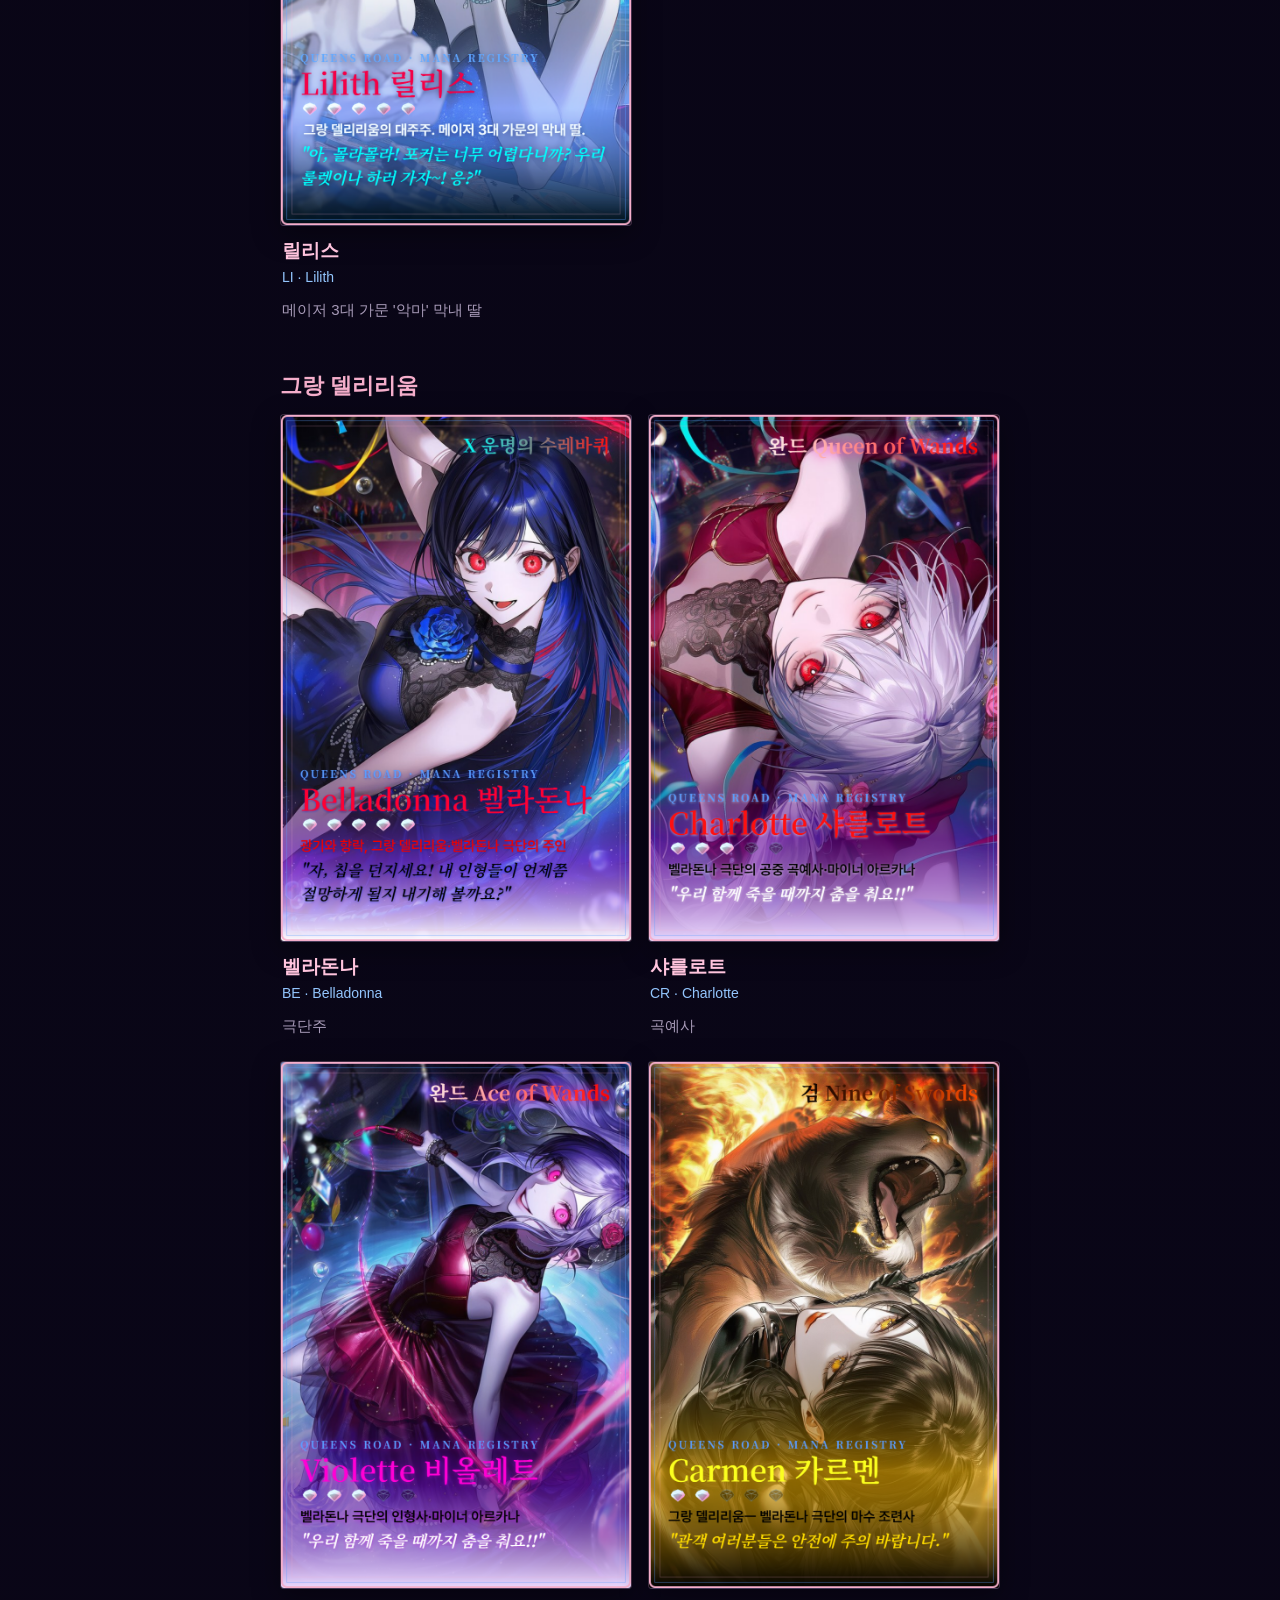
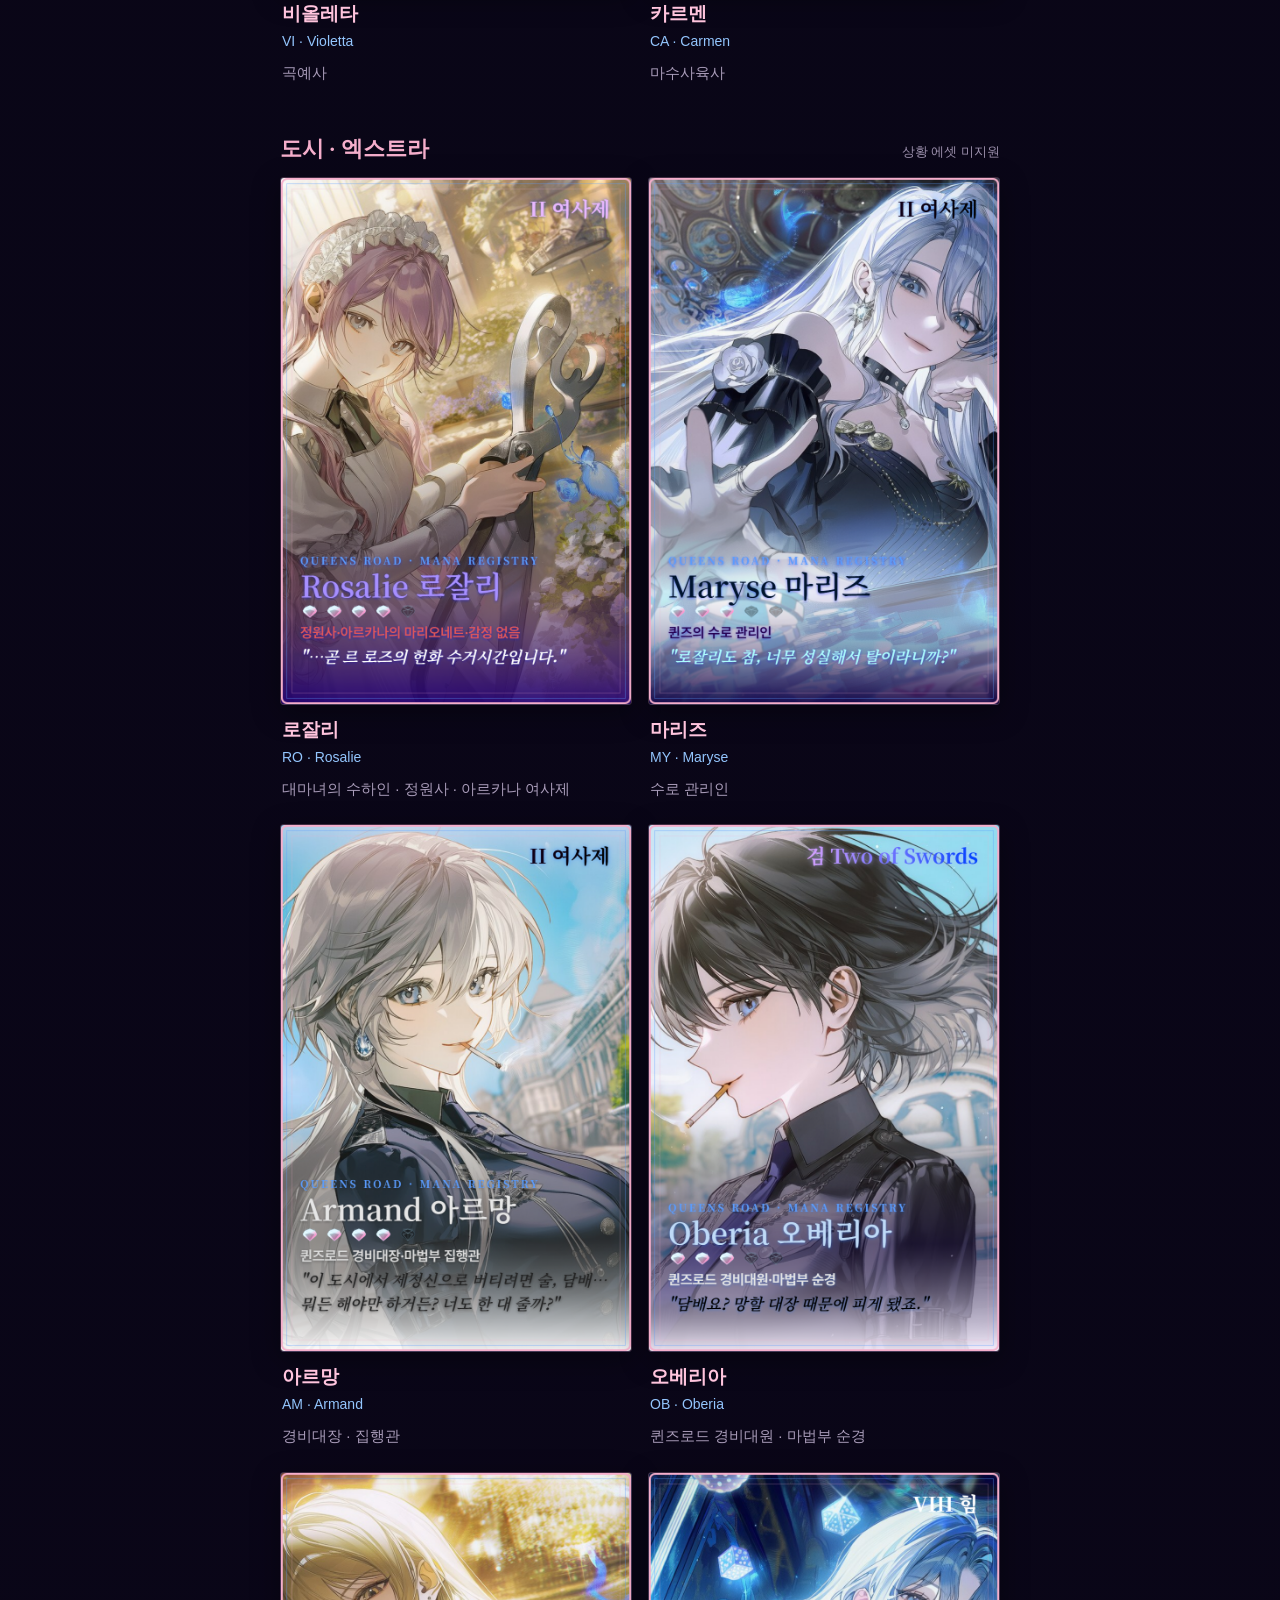
==== commit 86ef764b: "Add asset gallery with cast-based allowlist filter" ====
--- a/cast.html
+++ b/cast.html
@@ -232,6 +232,7 @@
           <a href="preview-map.html">지도</a>
           <a href="cast.html" class="is-here">등장인물</a>
           <a href="reference.html">룰북</a>
+          <a href="gallery.html">에셋</a>
         </div>
       </div>
     </div>
@@ -334,7 +335,7 @@
 
     /** {code}01 only · init-raw-folders EXTRAS (이름으로 판단하지 않음) */
     var CAST_EXTRA_CODES = {
-      VC: 1, LU: 1, LA: 1, AM: 1, CM: 1, BR: 1, HO: 1, HN: 1, HG: 1, YS: 1, OB: 1, MY: 1, MI: 1,
+      VC: 1, LU: 1, LA: 1, AM: 1, CM: 1, BR: 1, HO: 1, HN: 1, HG: 1, YS: 1, OB: 1, MY: 1, MI: 1, RO: 1,
     };
 
     /** 남캐 · 상황 에셋 없음 (코드로만 지정) */
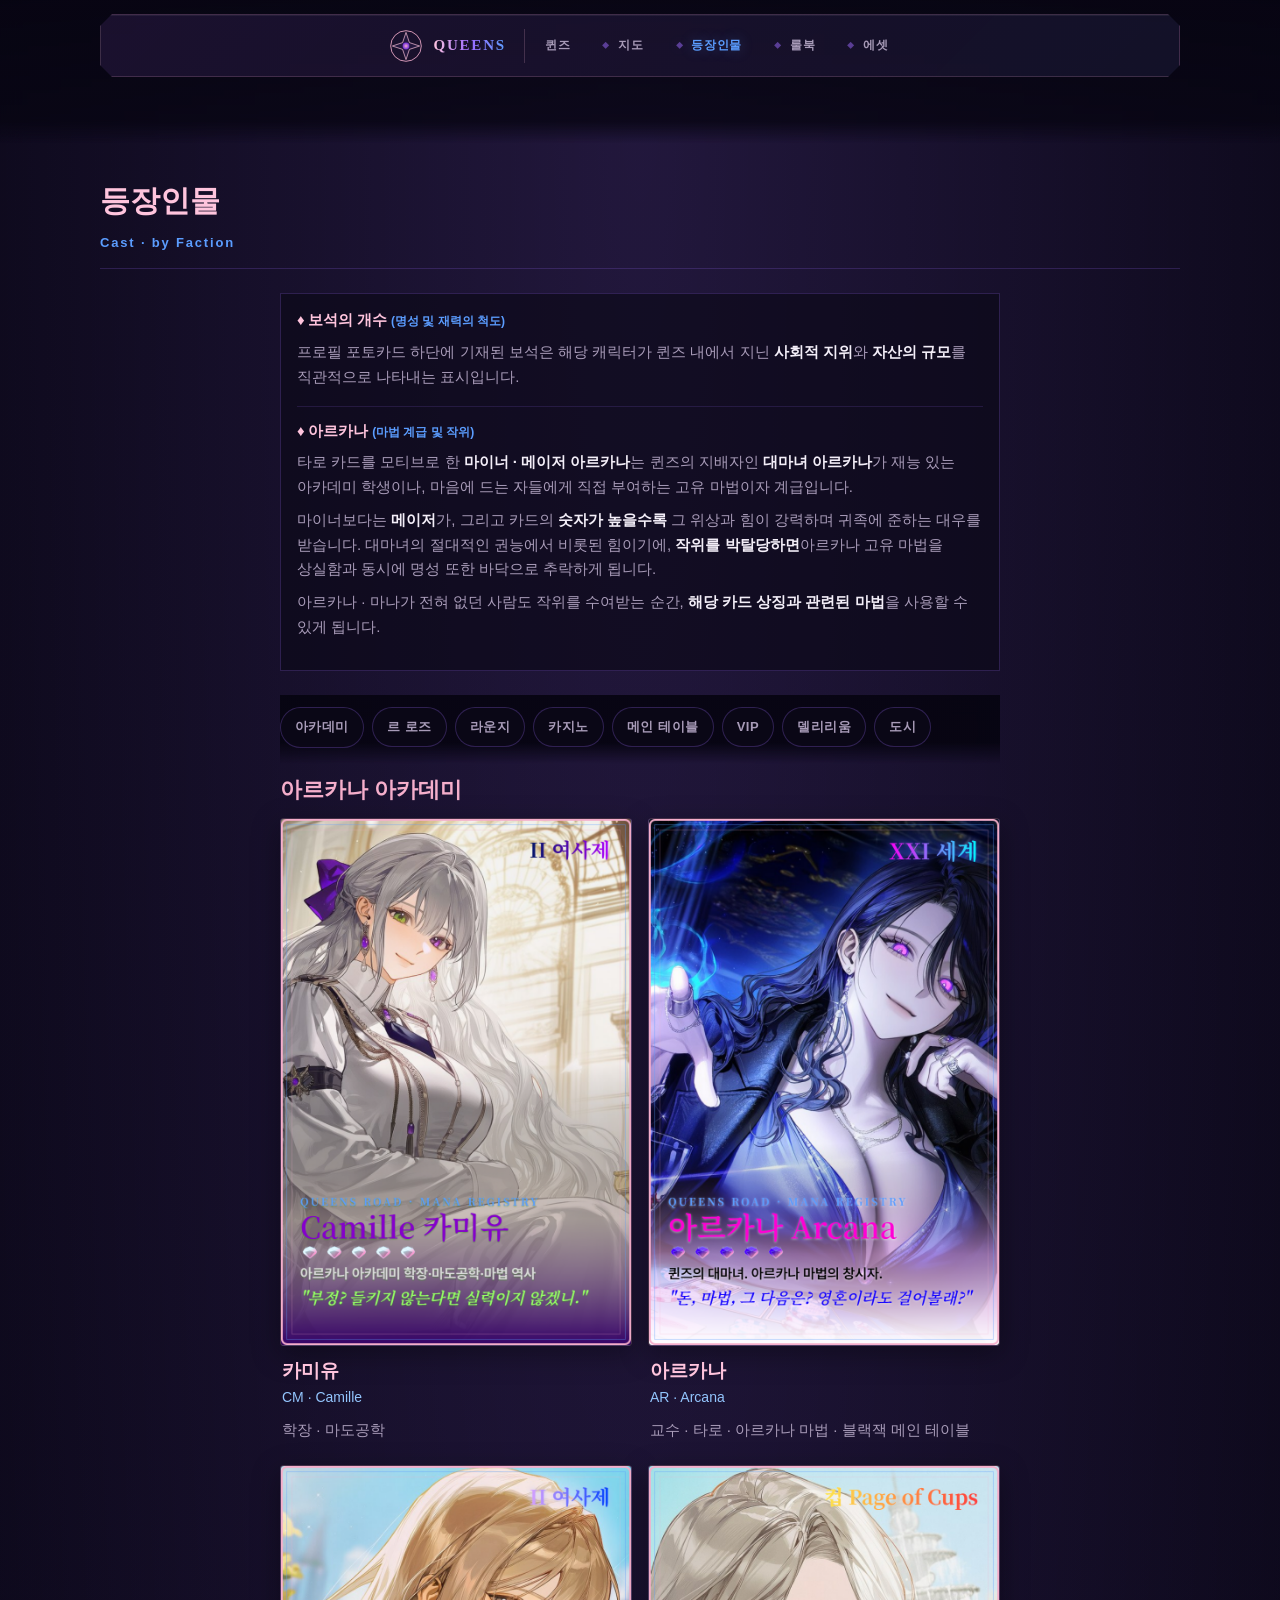
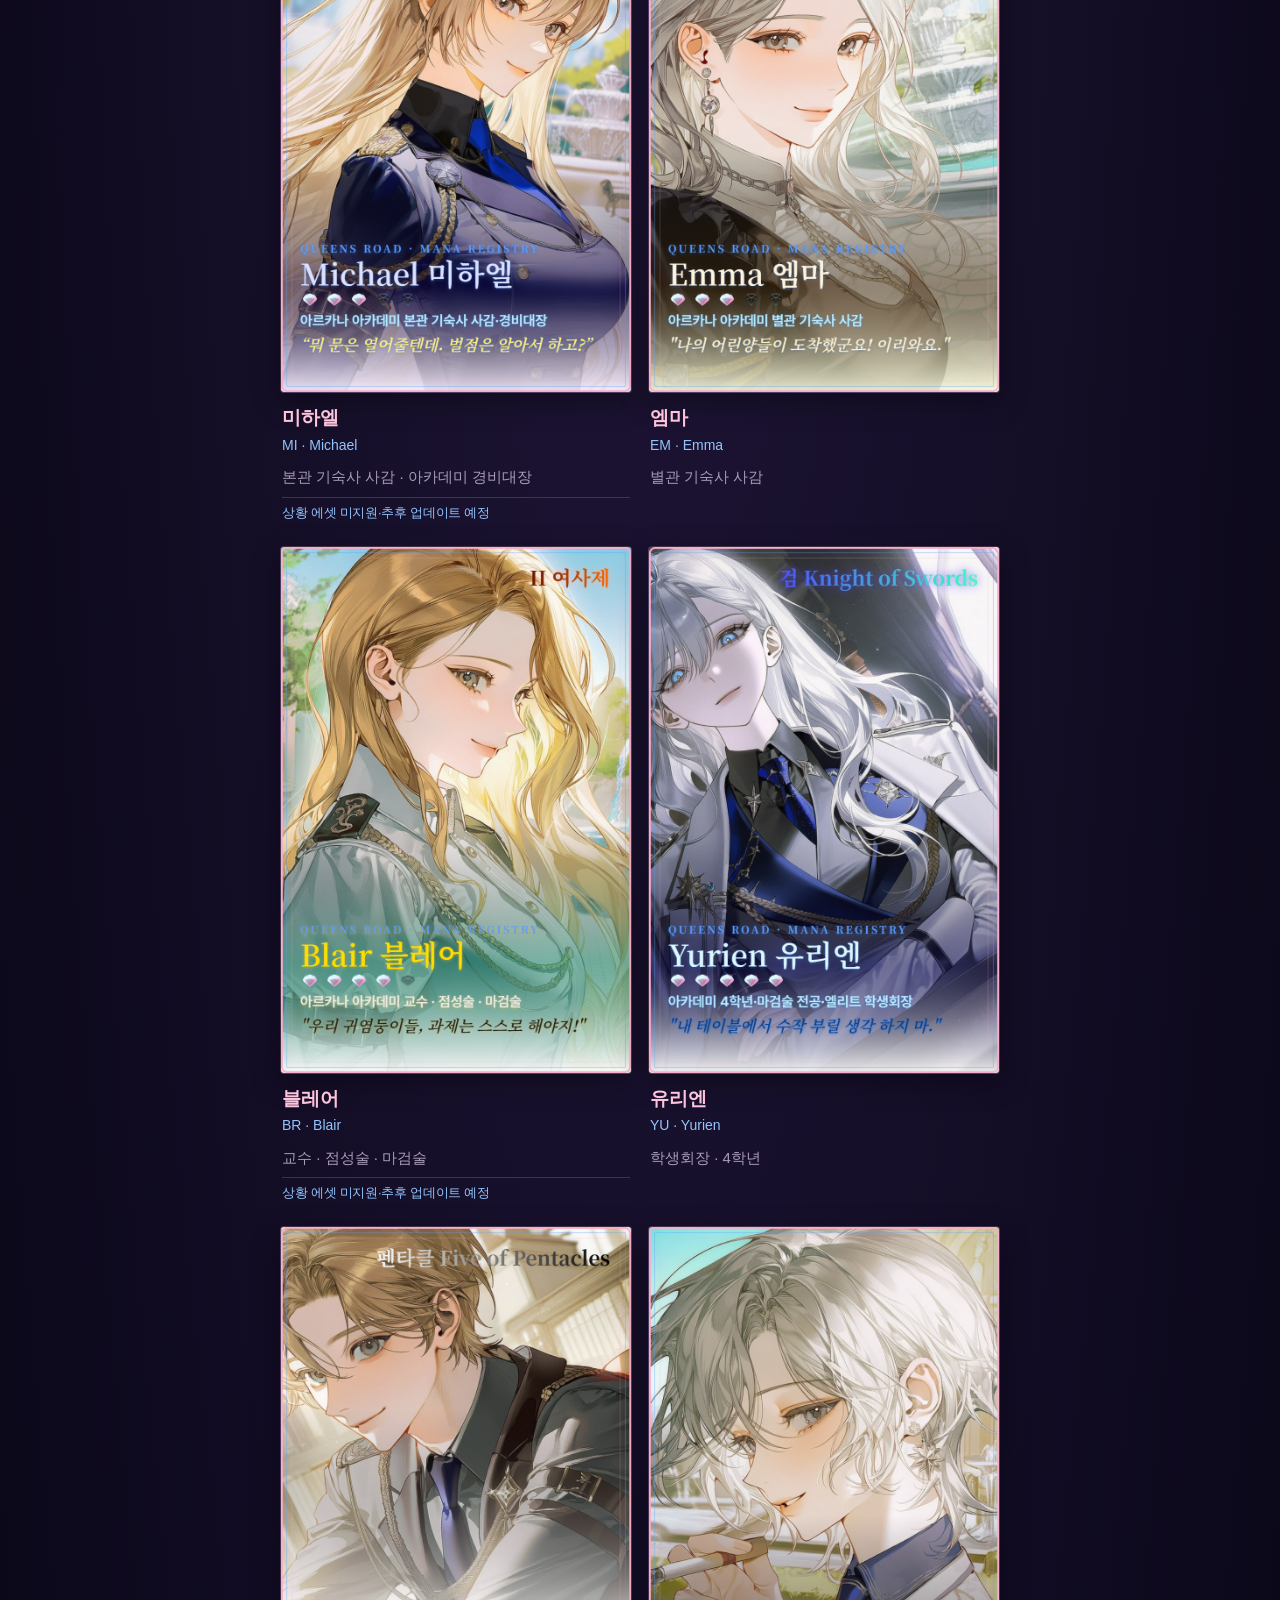
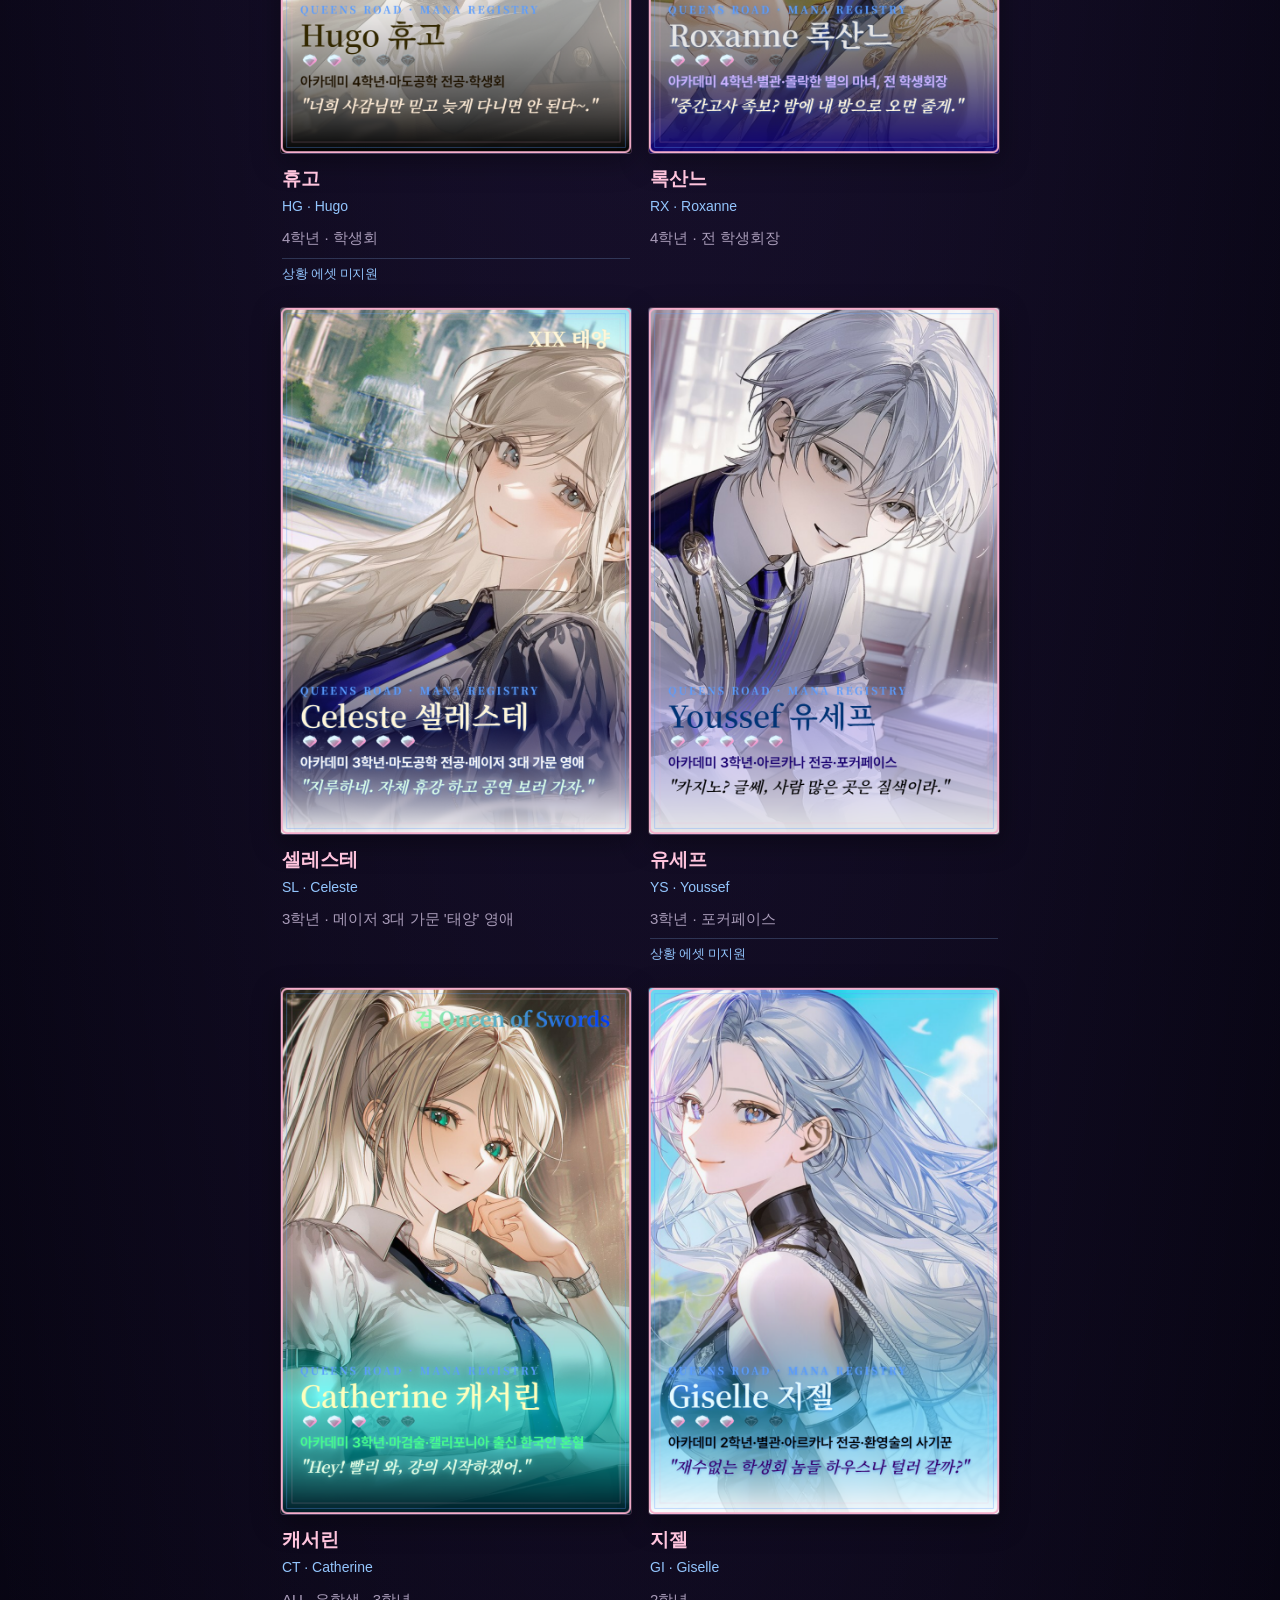
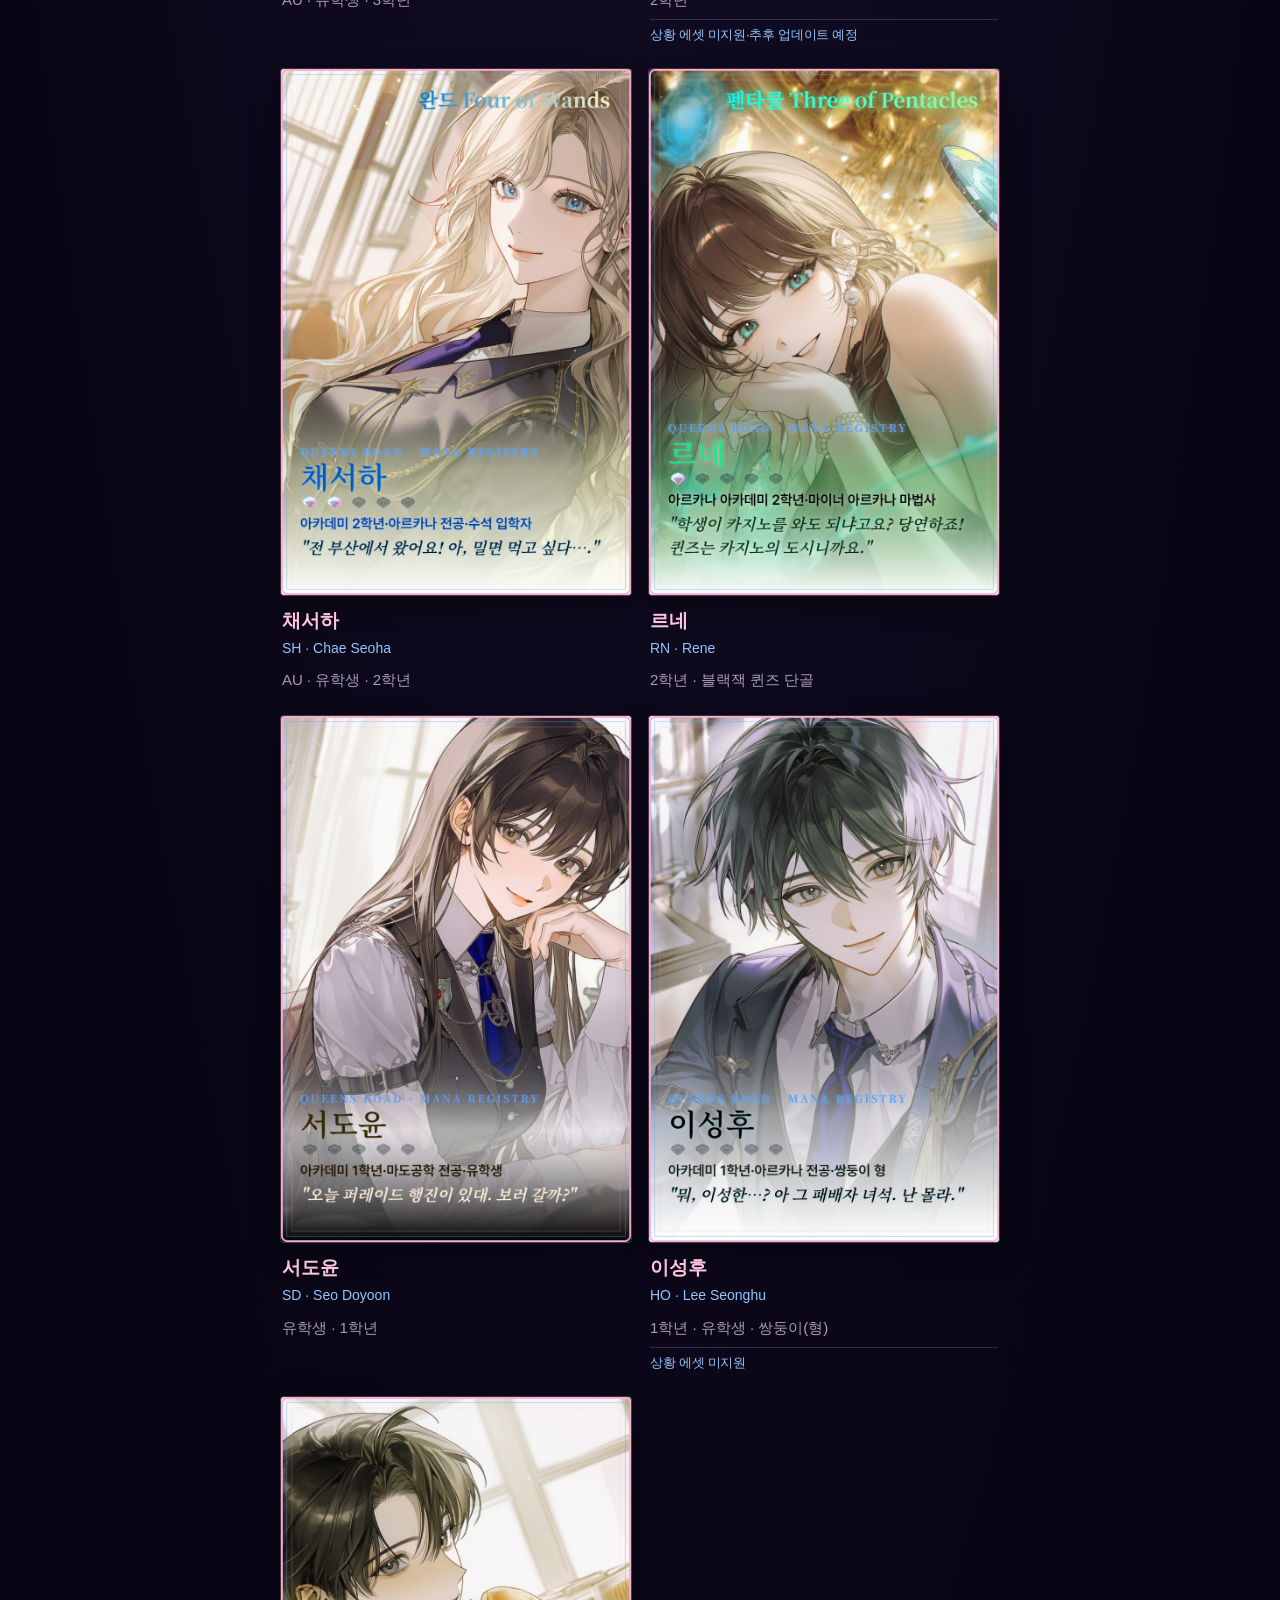
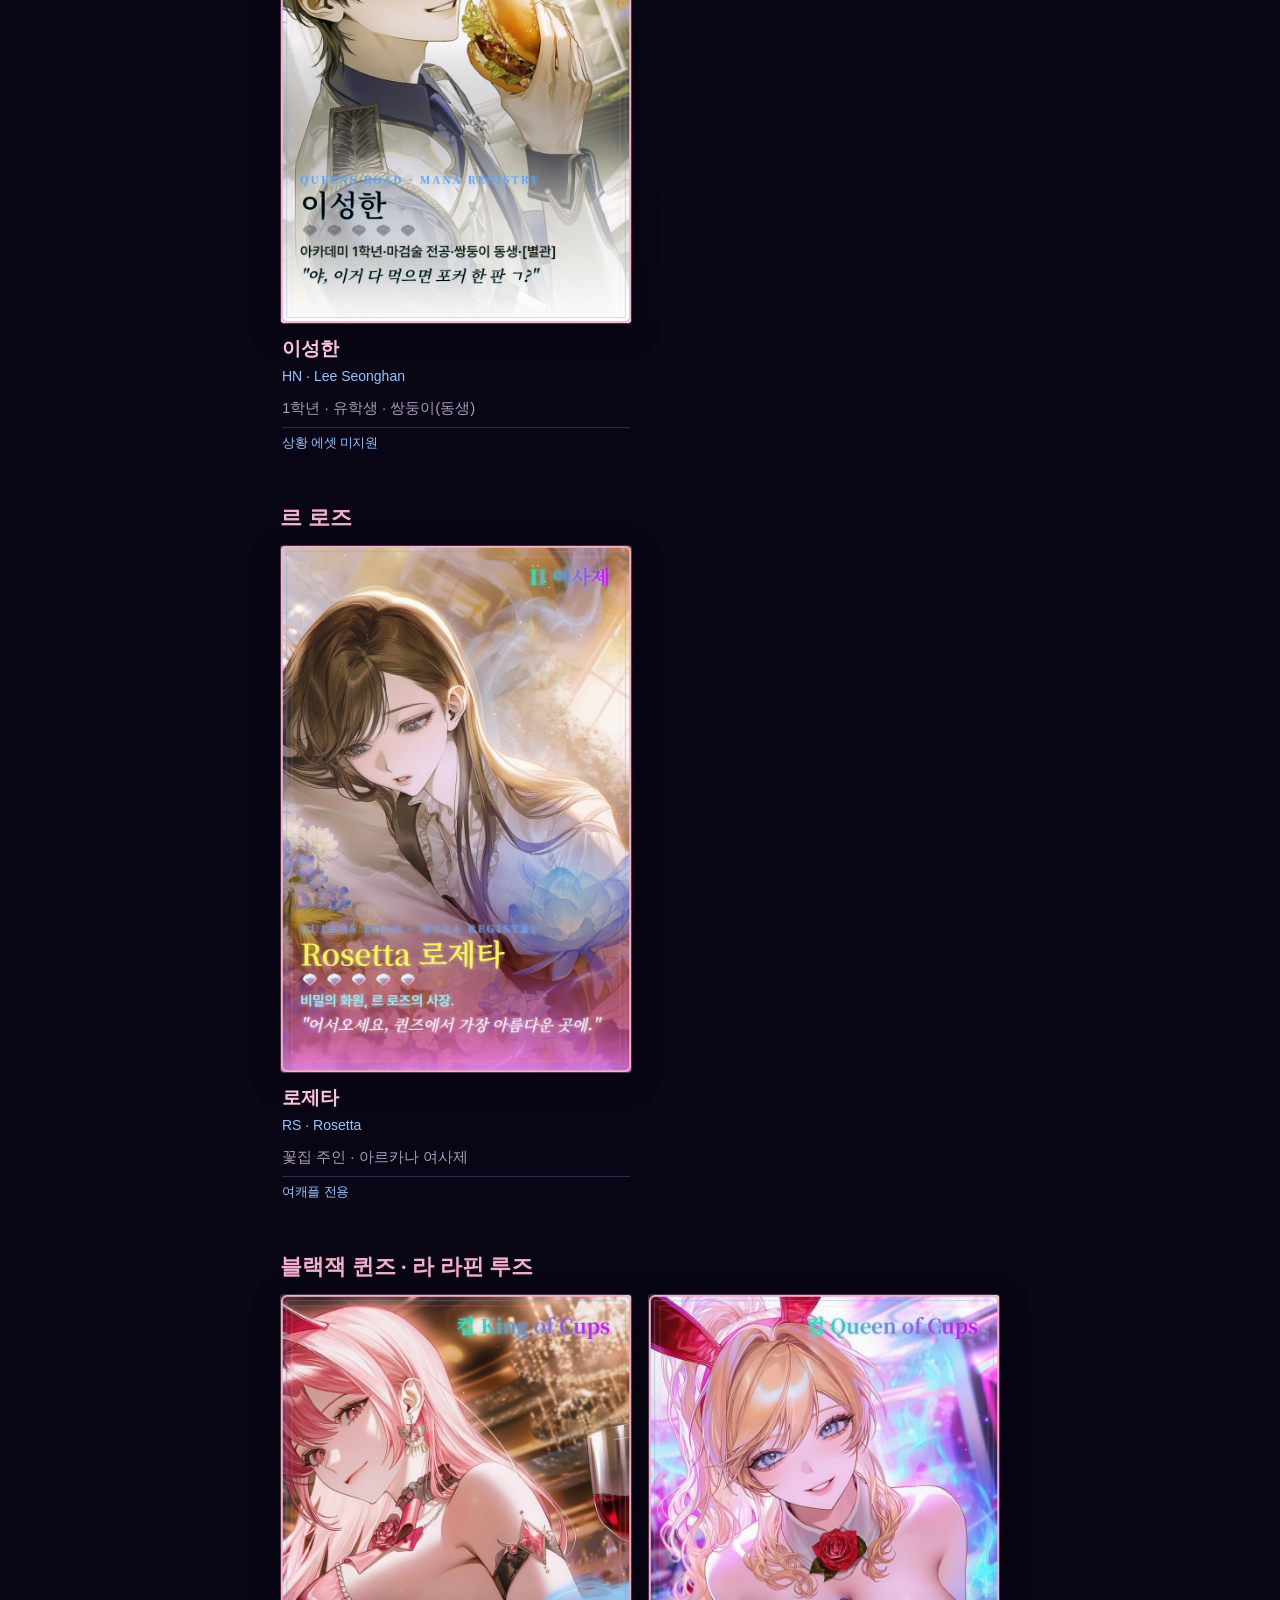
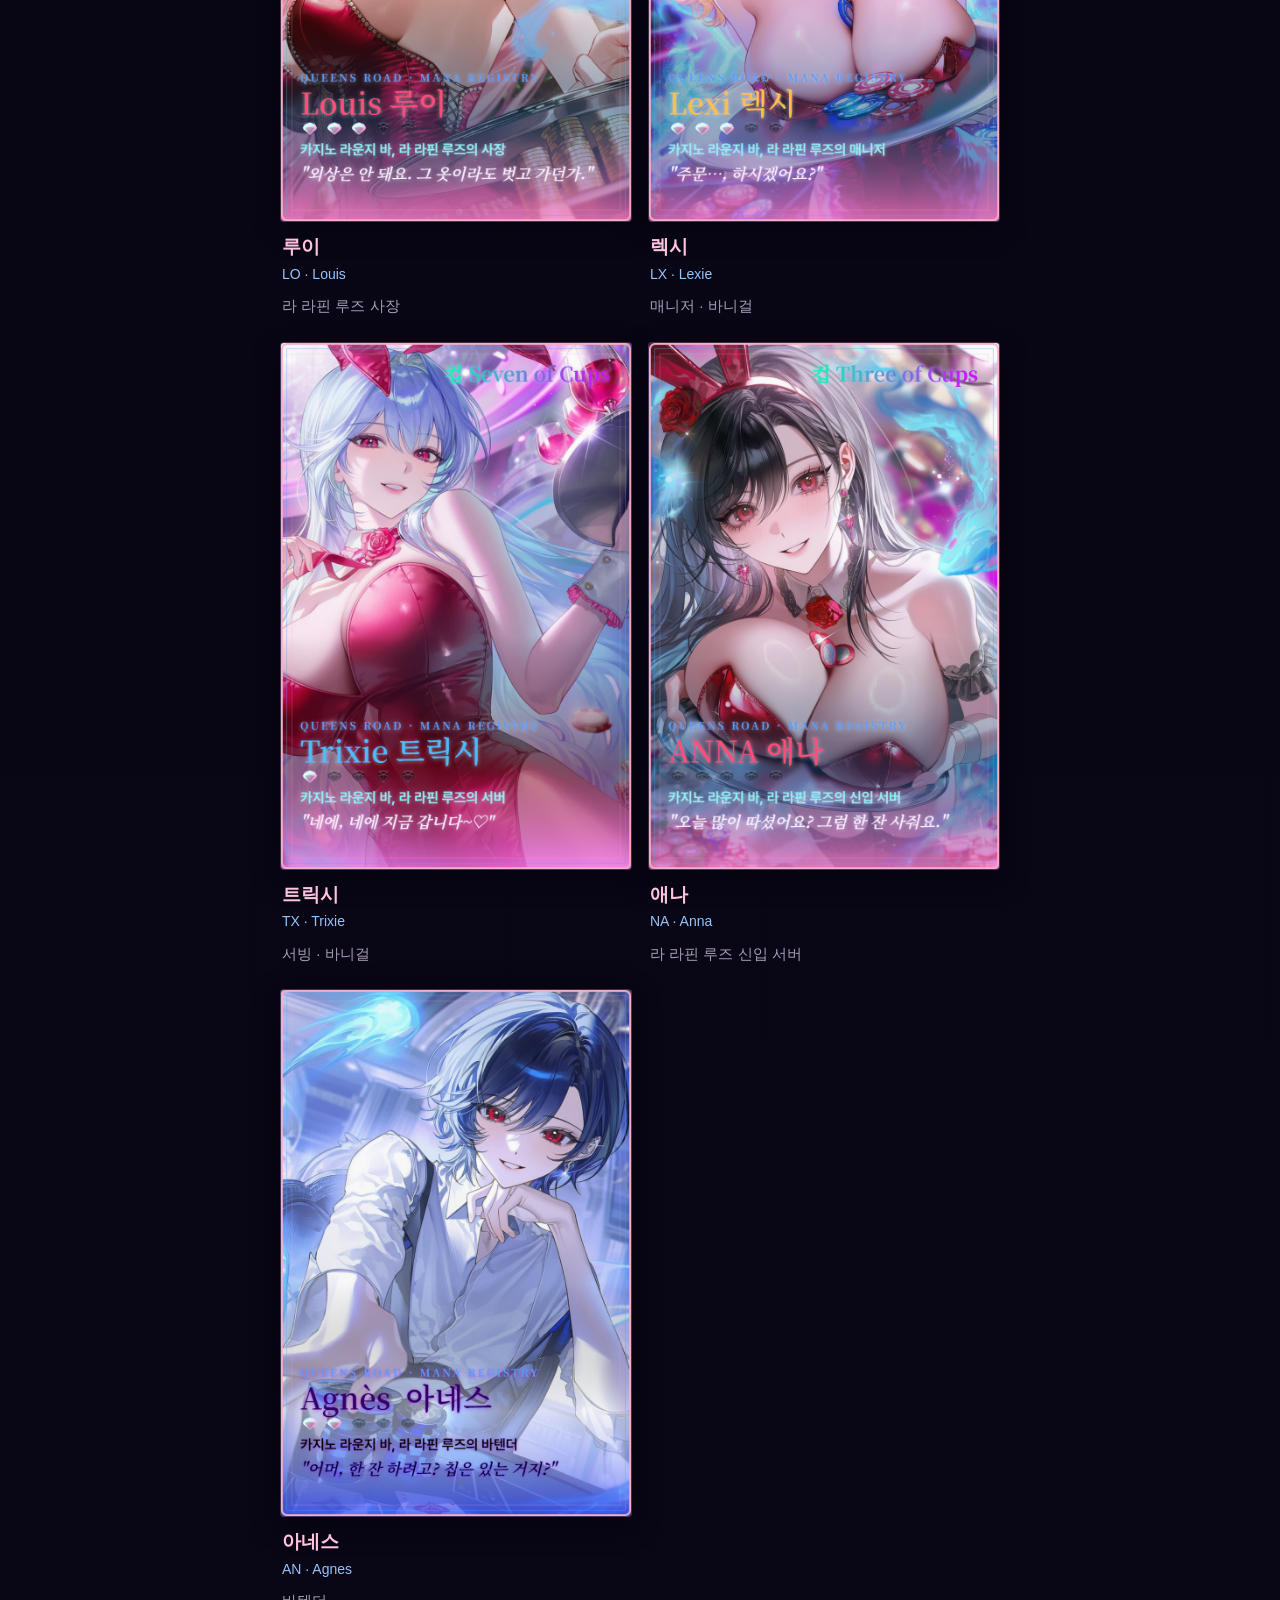
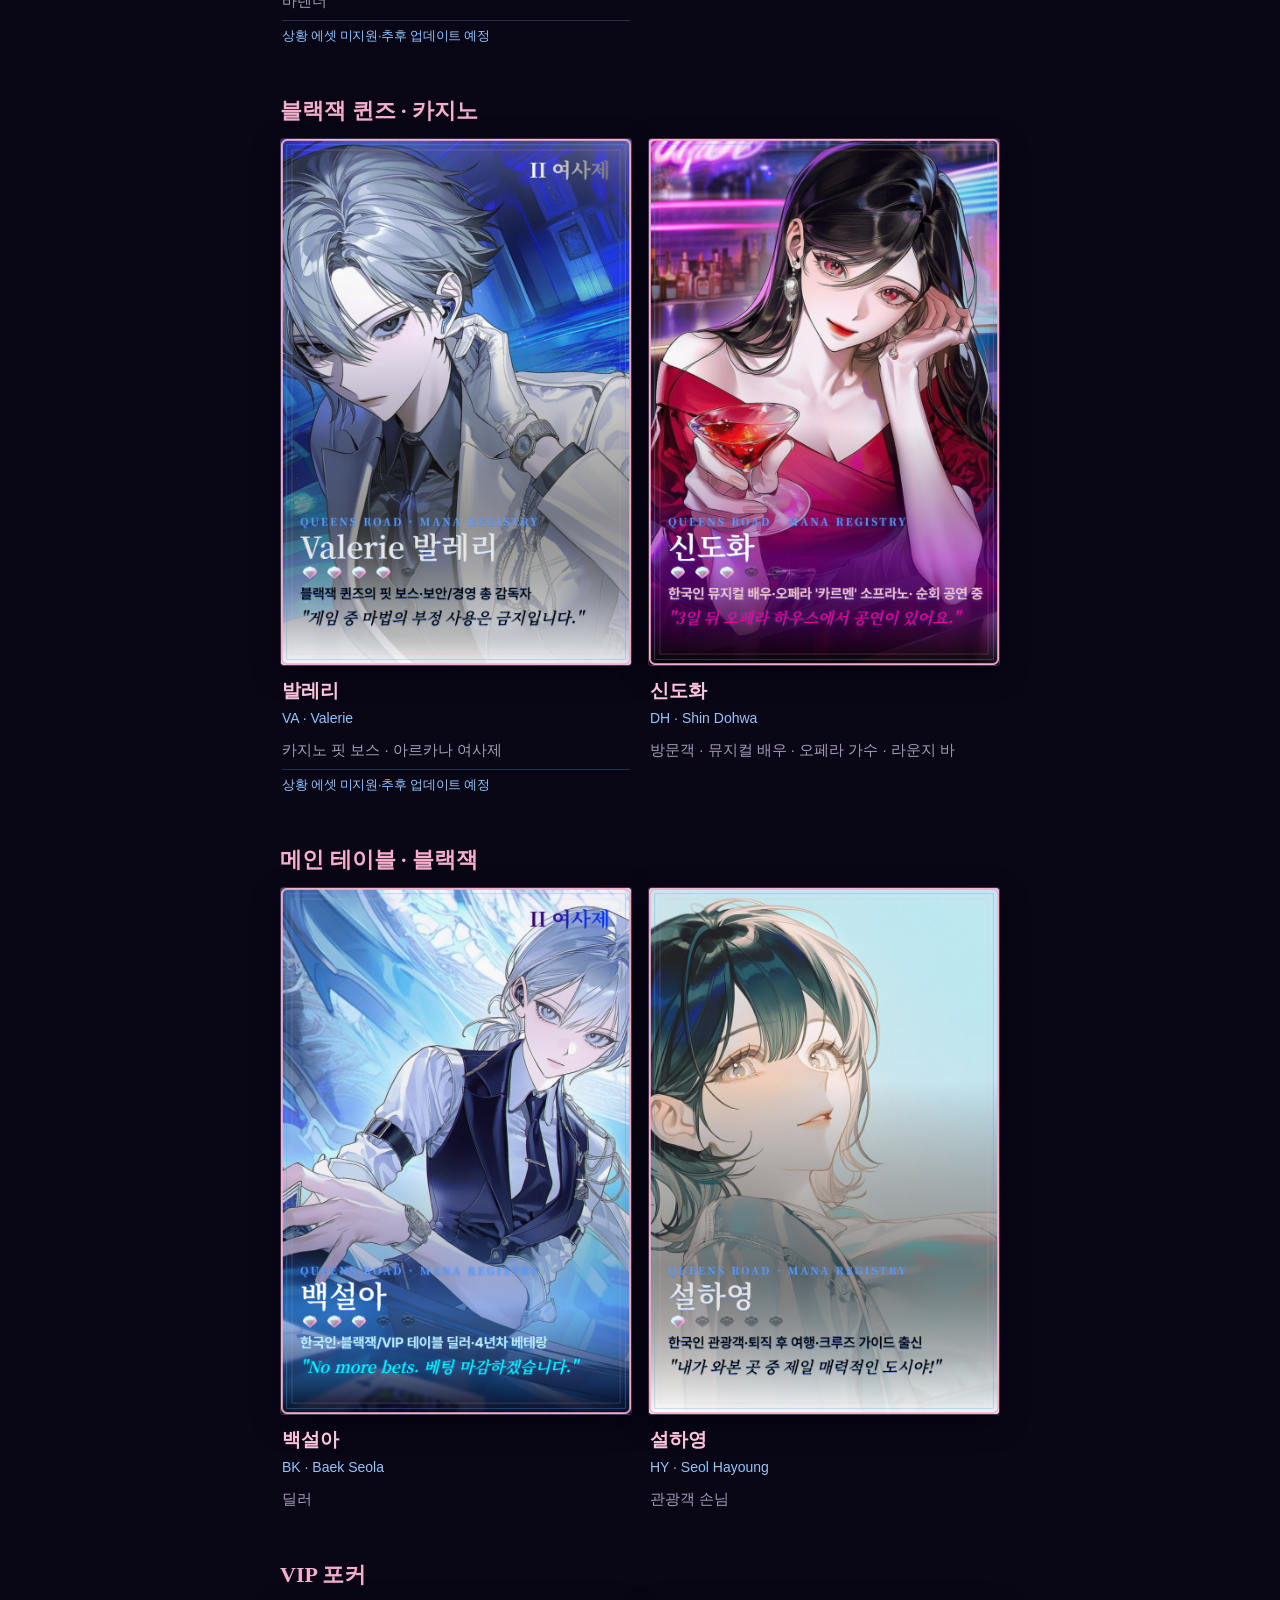
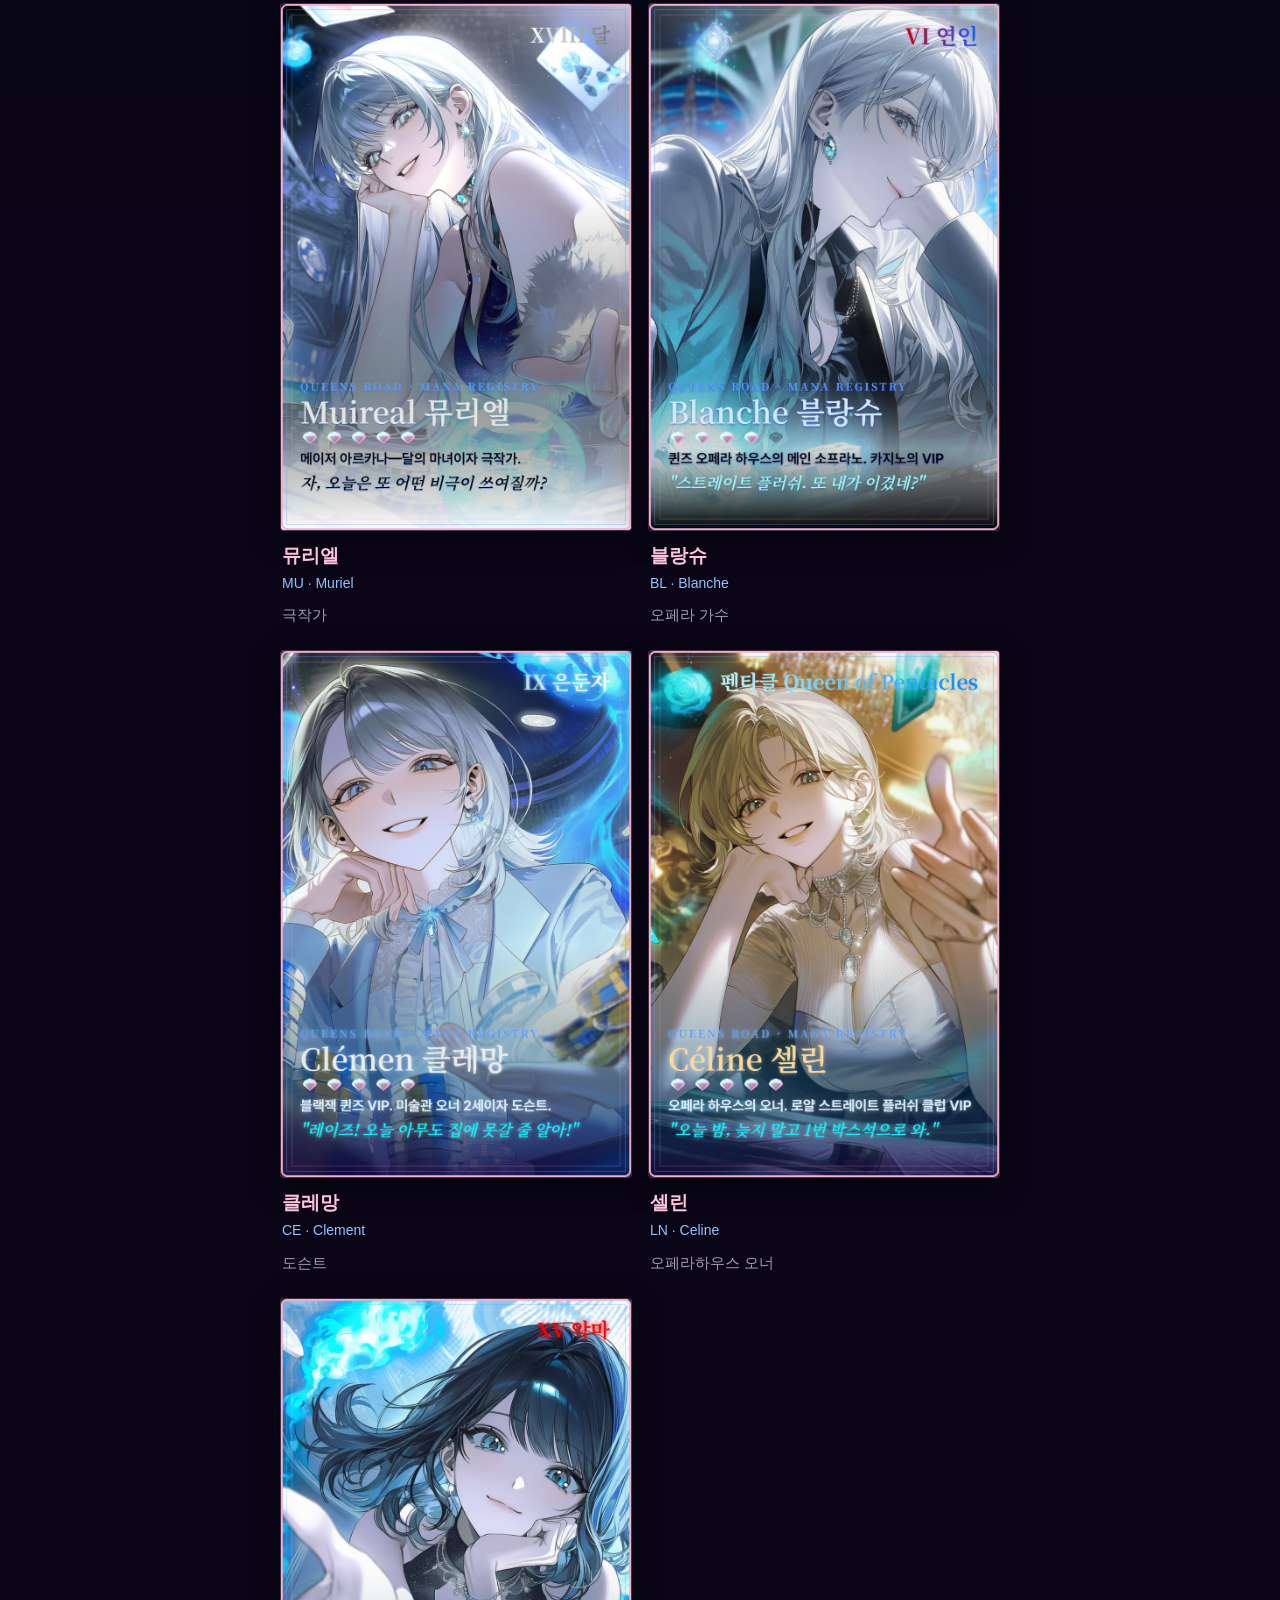
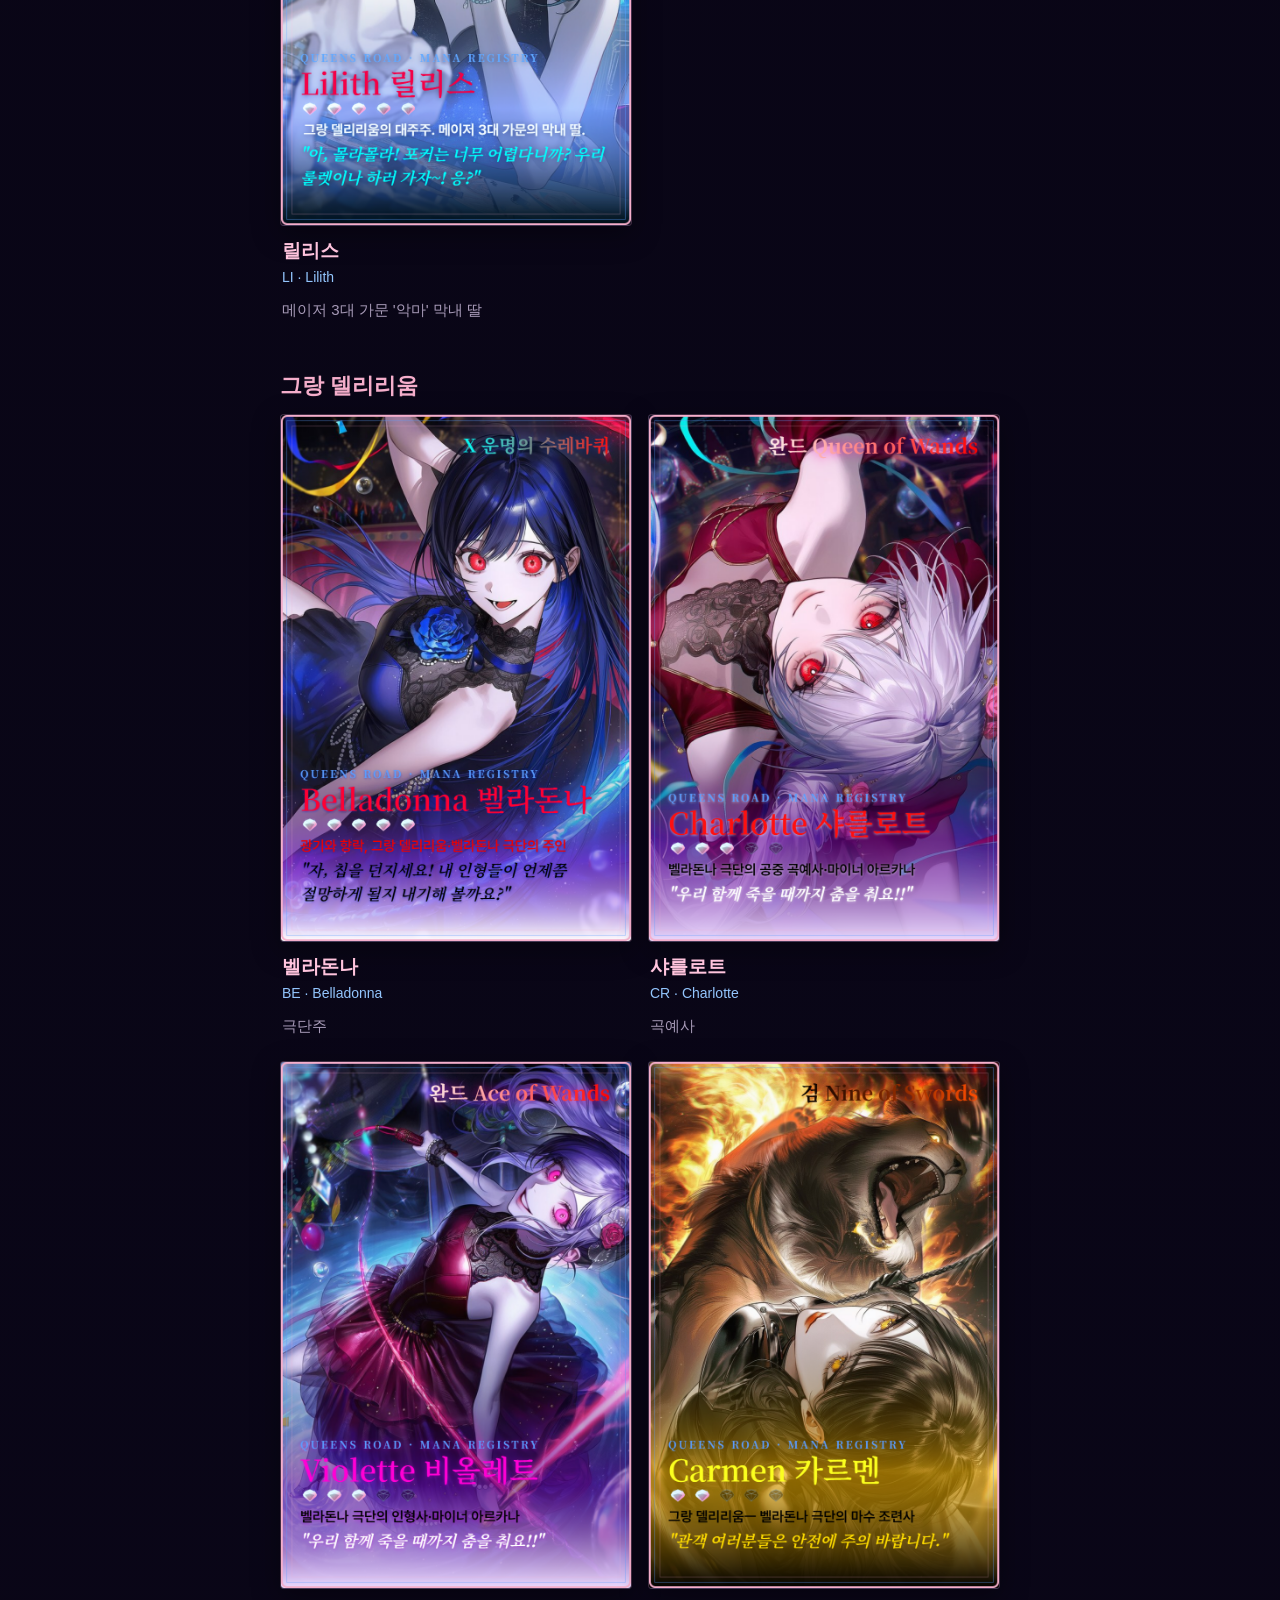
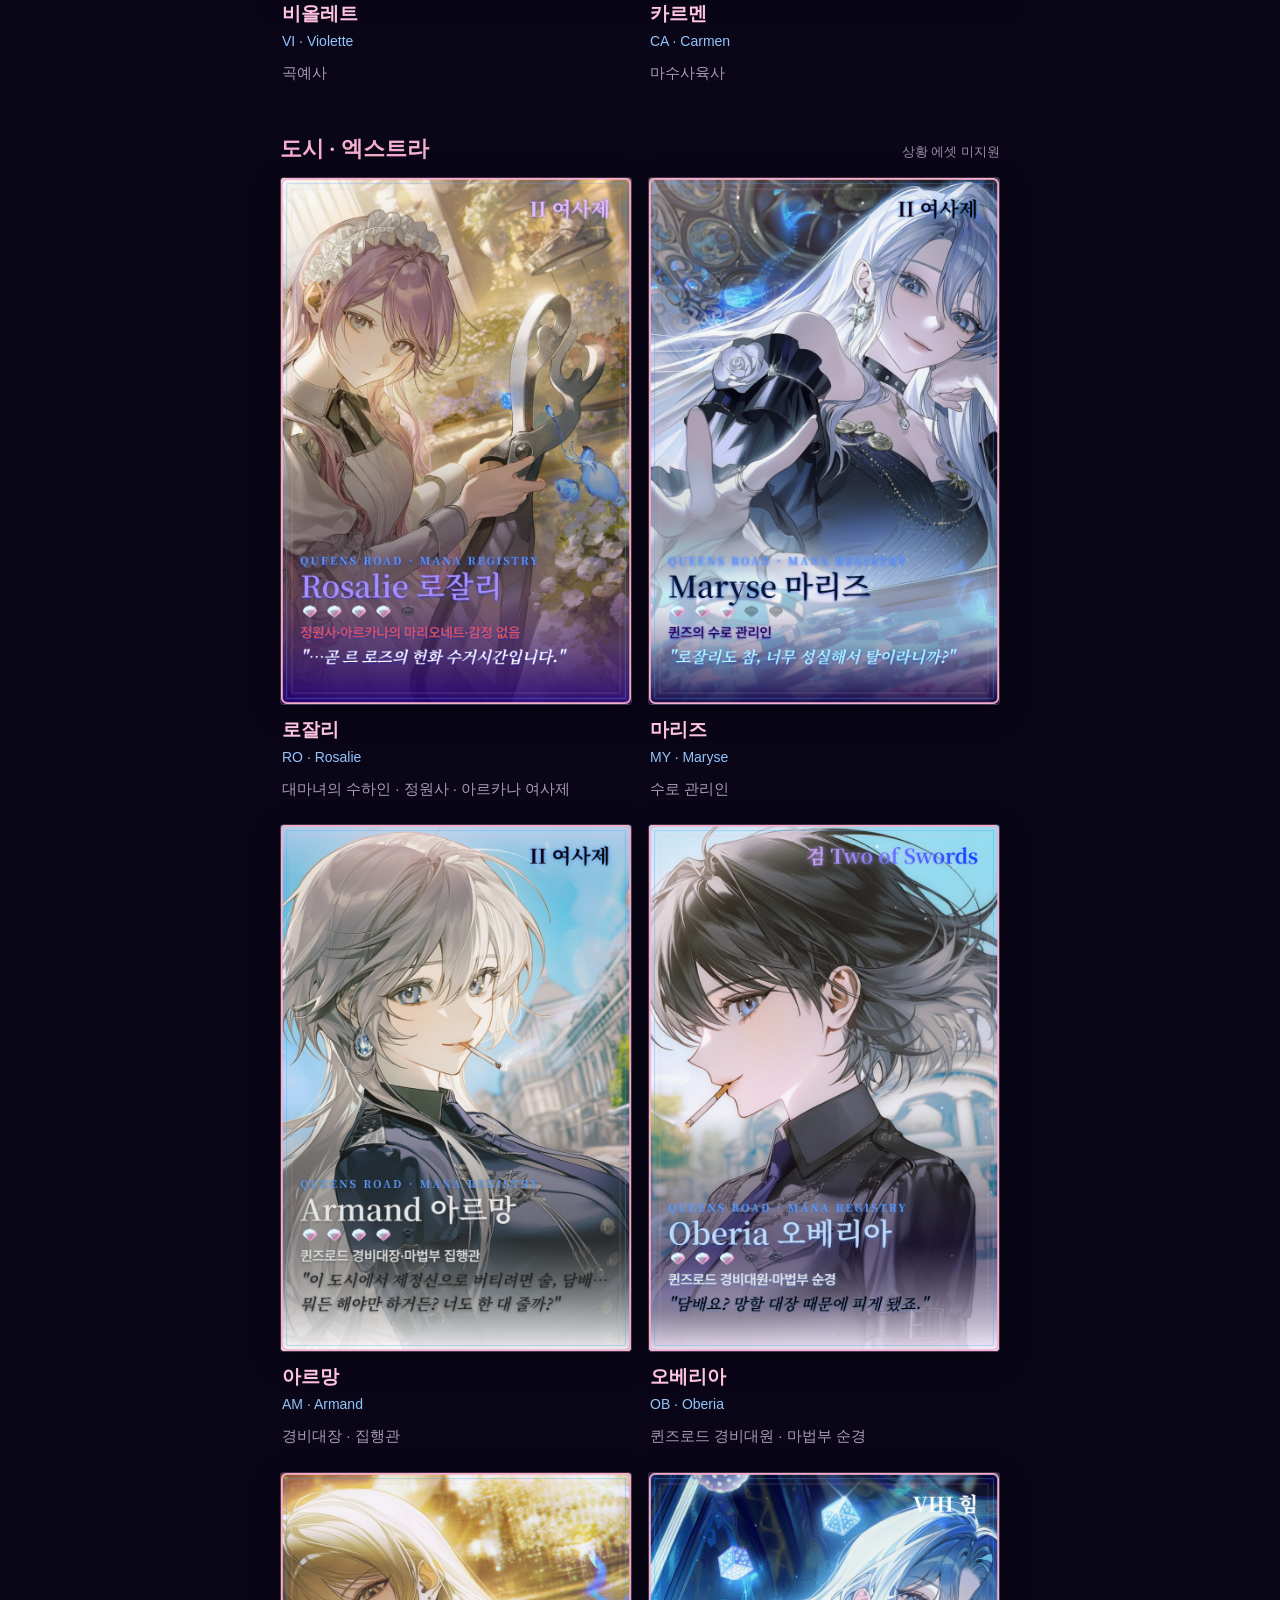
==== commit 30a937d7: "Fix Lunatalk static cast grid; Violette name" ====
--- a/cast.html
+++ b/cast.html
@@ -18,7 +18,8 @@
       --line: rgba(245, 174, 203, 0.18);
     }
     * { box-sizing: border-box; }
-    html { scroll-behavior: smooth; }
+    html { scroll-behavior: smooth; scrollbar-width: none; -ms-overflow-style: none; }
+    html::-webkit-scrollbar { display: none; width: 0; height: 0; }
     body {
       margin: 0;
       font-size: 16px;
@@ -312,7 +313,7 @@
       { id: "circus", title: "그랑 델리리움", short: "델리리움", chars: [
         { code: "BE", name: "벨라돈나", en: "Belladonna", role: "극단주", cardFile: "queens_Belladonna_벨라돈나.png" },
         { code: "CR", name: "샤를로트", en: "Charlotte", role: "곡예사", cardFile: "queens_Charlotte_샤를로트.png" },
-        { code: "VI", name: "비올레타", en: "Violetta", role: "곡예사", cardFile: "queens_Violette_비올레트.png" },
+        { code: "VI", name: "비올레트", en: "Violette", role: "곡예사", cardFile: "queens_Violette_비올레트.png" },
         { code: "CA", name: "카르멘", en: "Carmen", role: "마수사육사", cardFile: "queens_Carmen_카르멘.png" },
       ]},
       { id: "city", title: "도시 · 엑스트라", short: "도시", chars: [
@@ -333,7 +334,7 @@
       { code: "LE", name: "레아", en: "Leah", role: "마녀 기자", note: "업데이트용 신캐" },
     ];
 
-    /** {code}01 only · init-raw-folders EXTRAS (이름으로 판단하지 않음) */
+    /** 엑스트라·남캐: raw/{CC}/1/ · URL …/i/{CC}/1 (기본대화 1장). 구 {CC}01 폴더는 migrate 중 */
     var CAST_EXTRA_CODES = {
       VC: 1, LU: 1, LA: 1, AM: 1, CM: 1, BR: 1, HO: 1, HN: 1, HG: 1, YS: 1, OB: 1, MY: 1, MI: 1, RO: 1,
     };
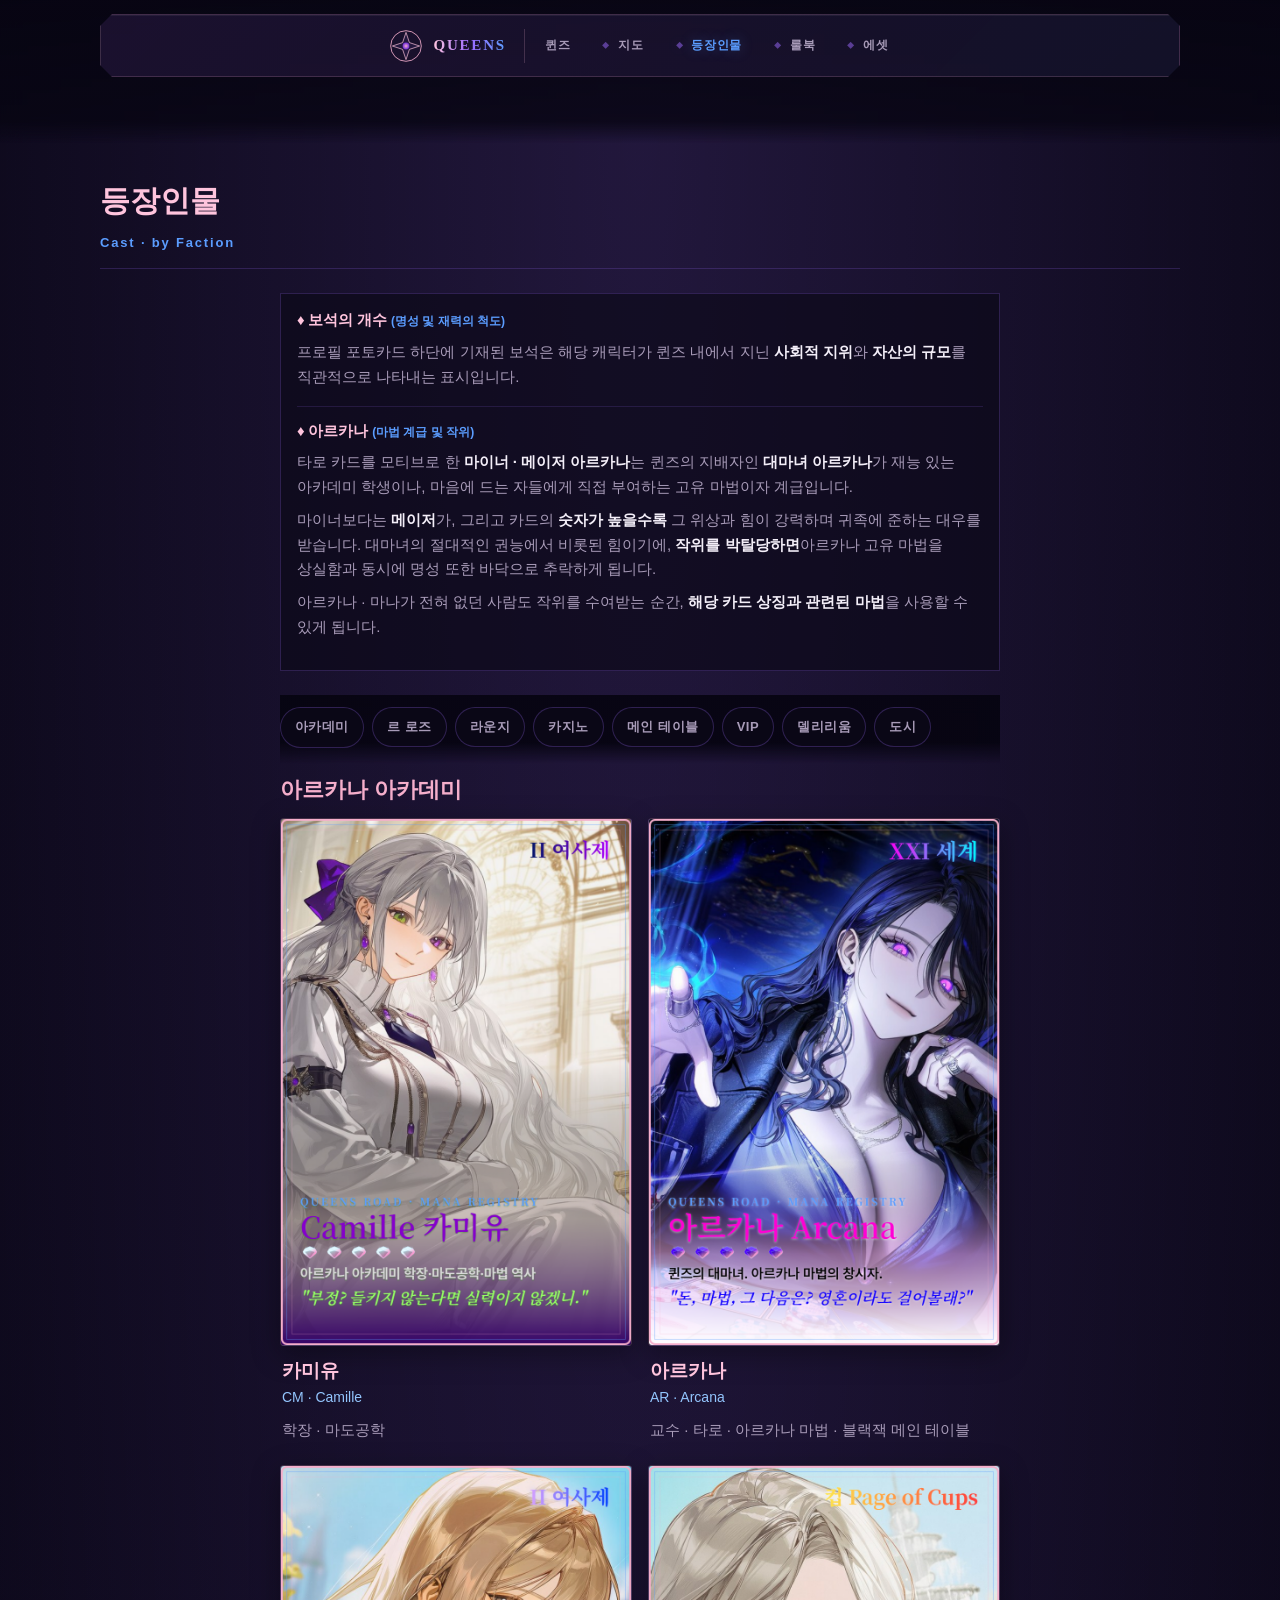
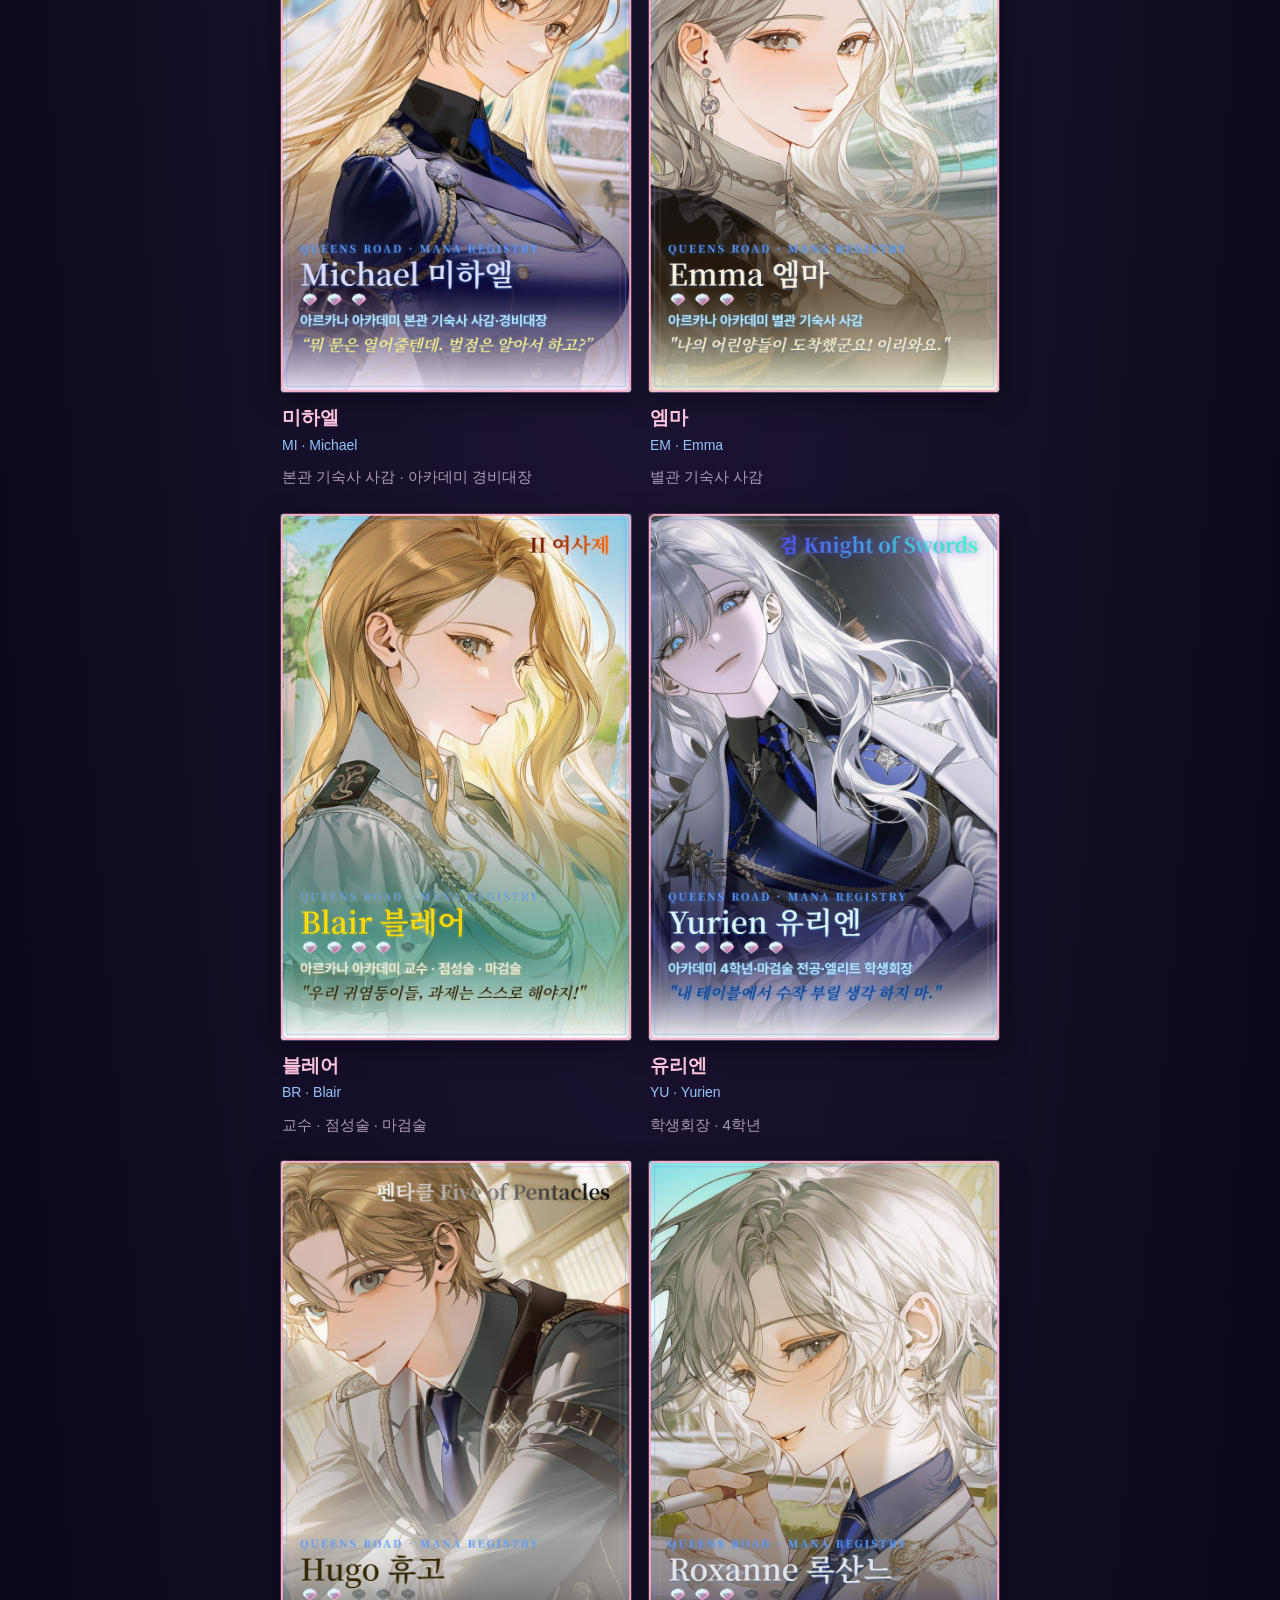
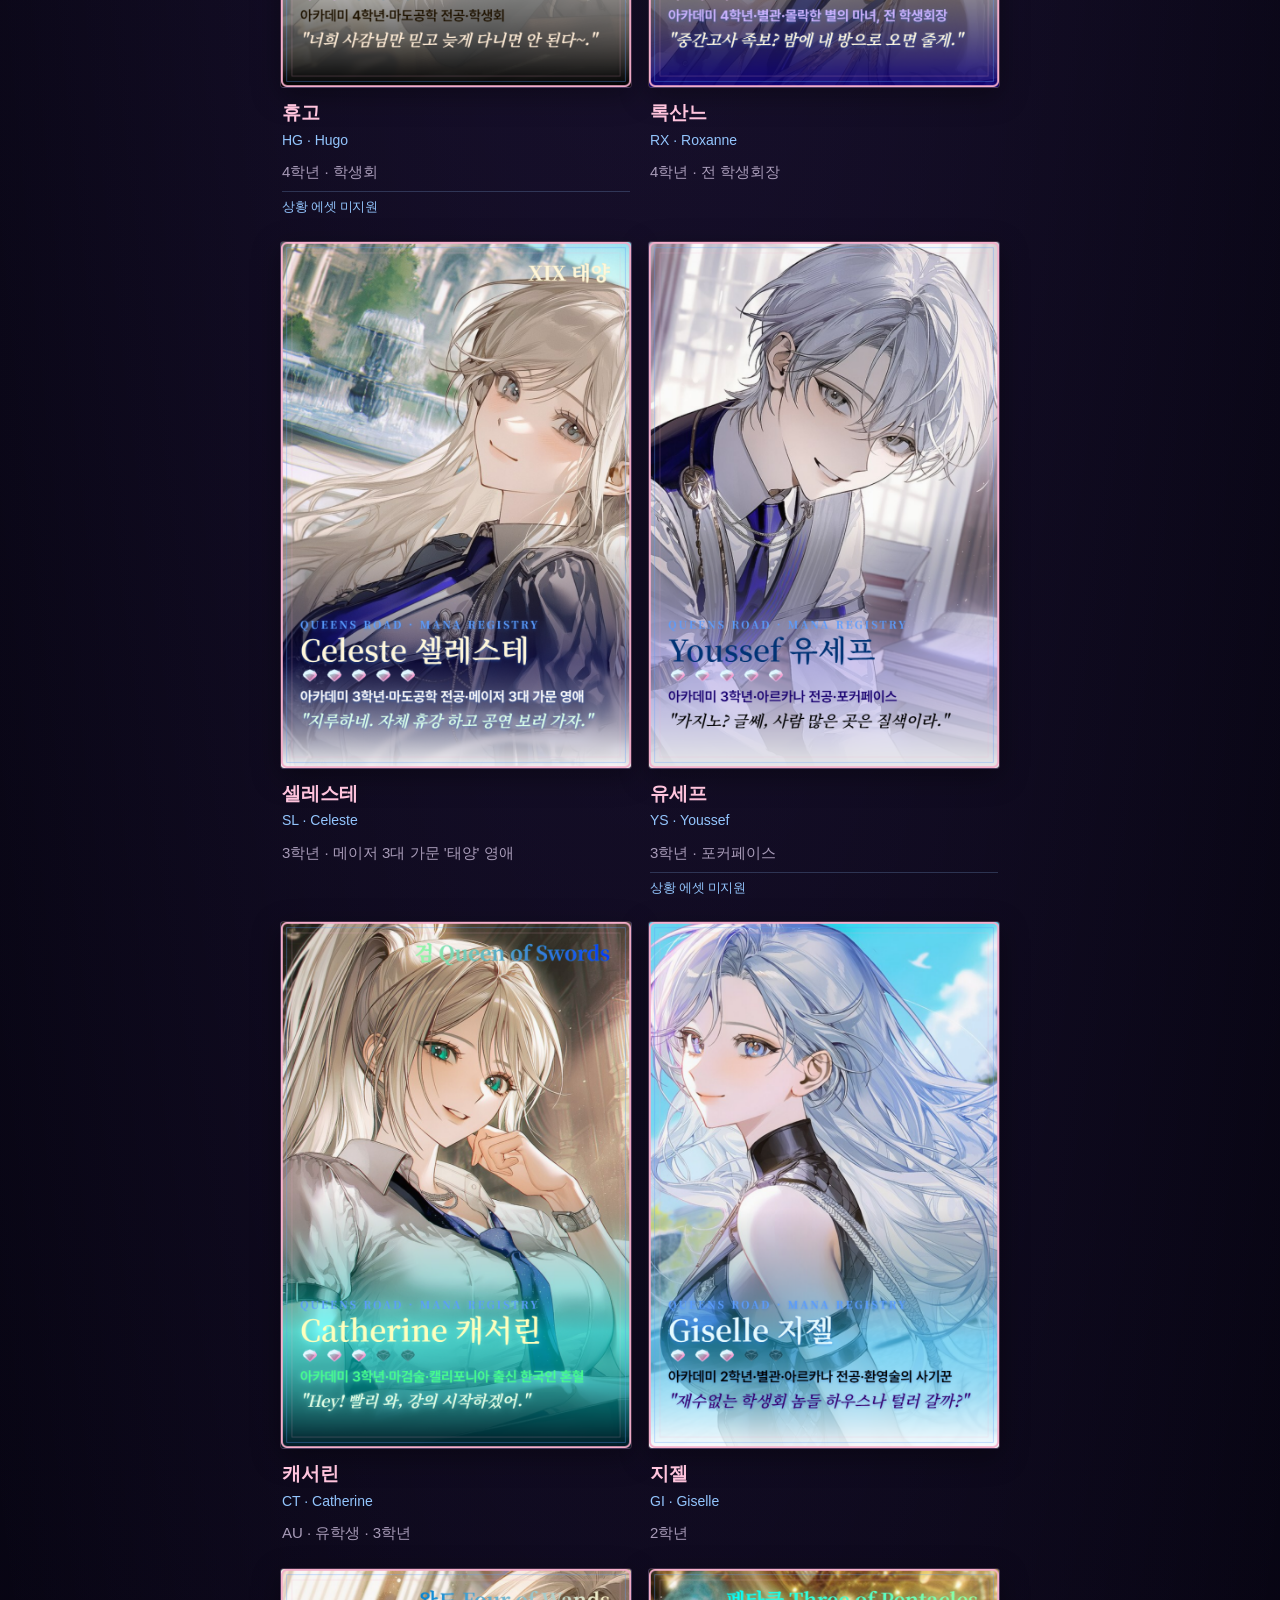
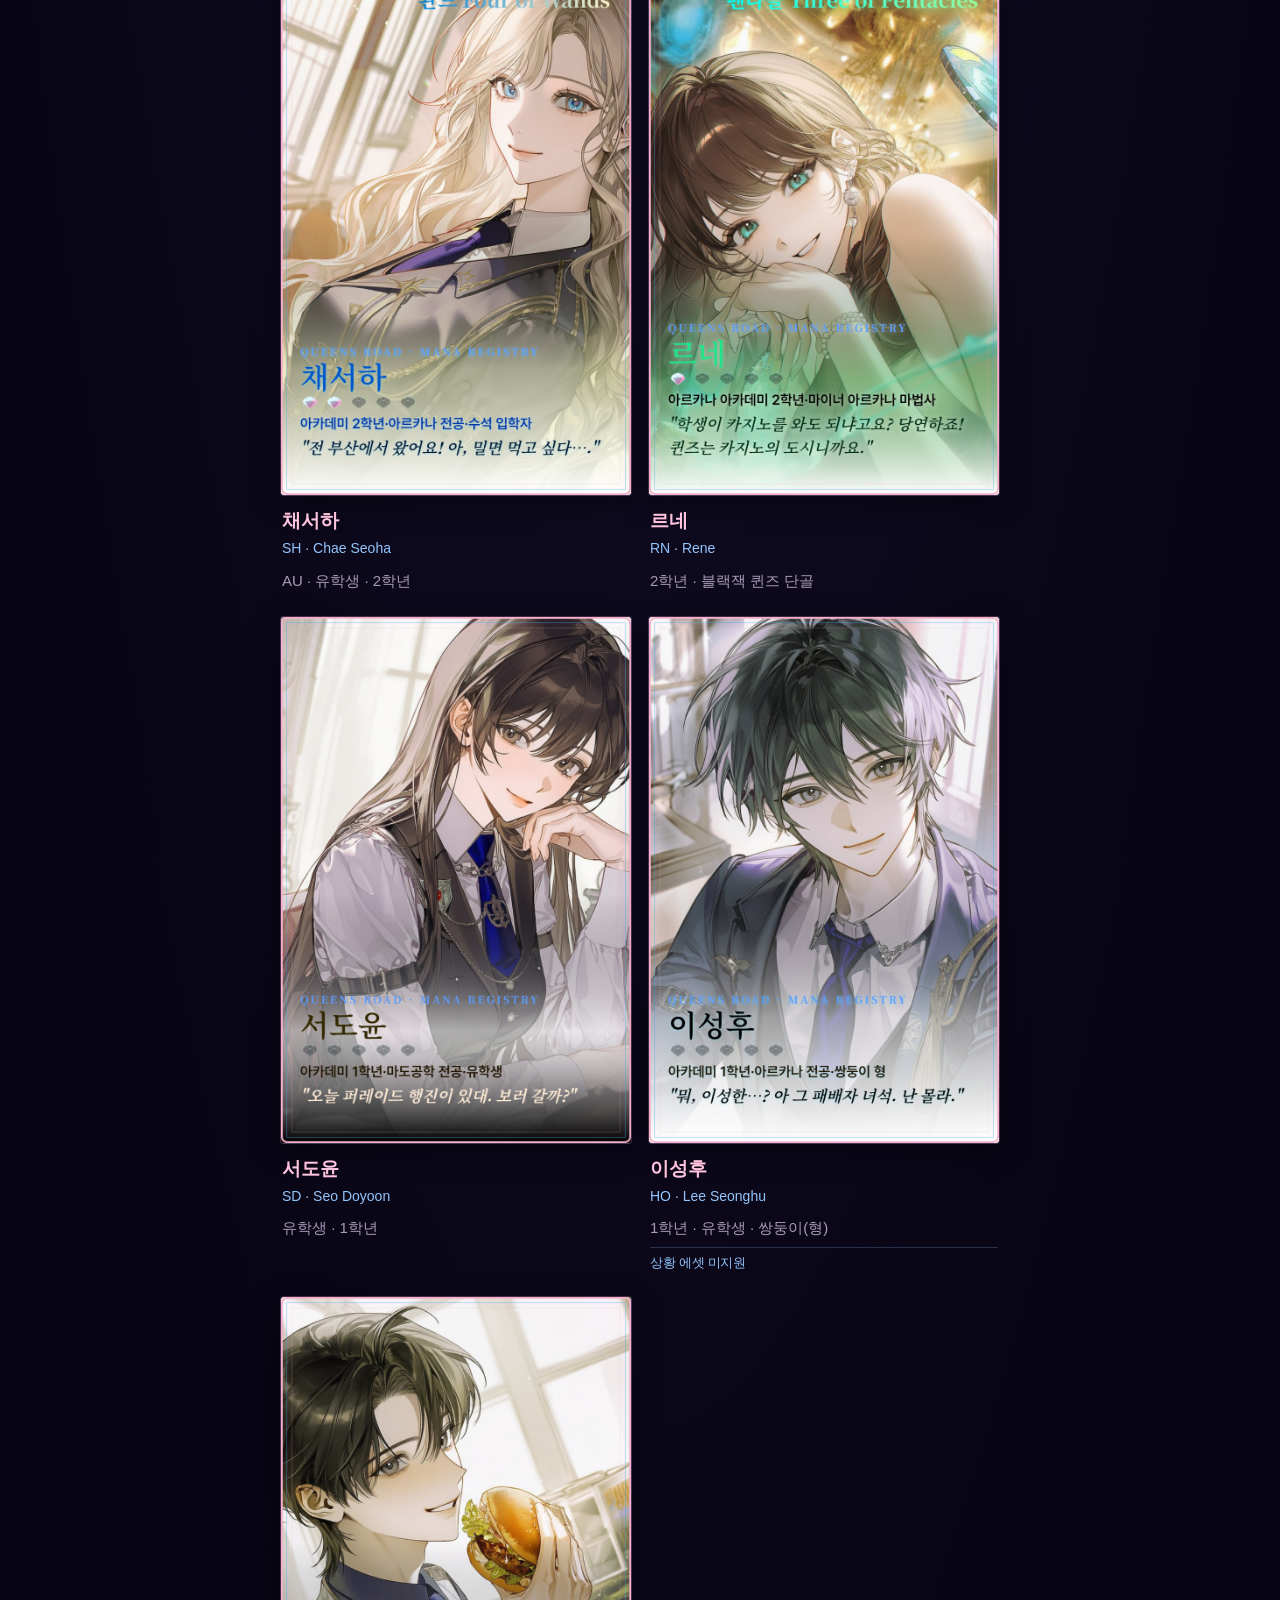
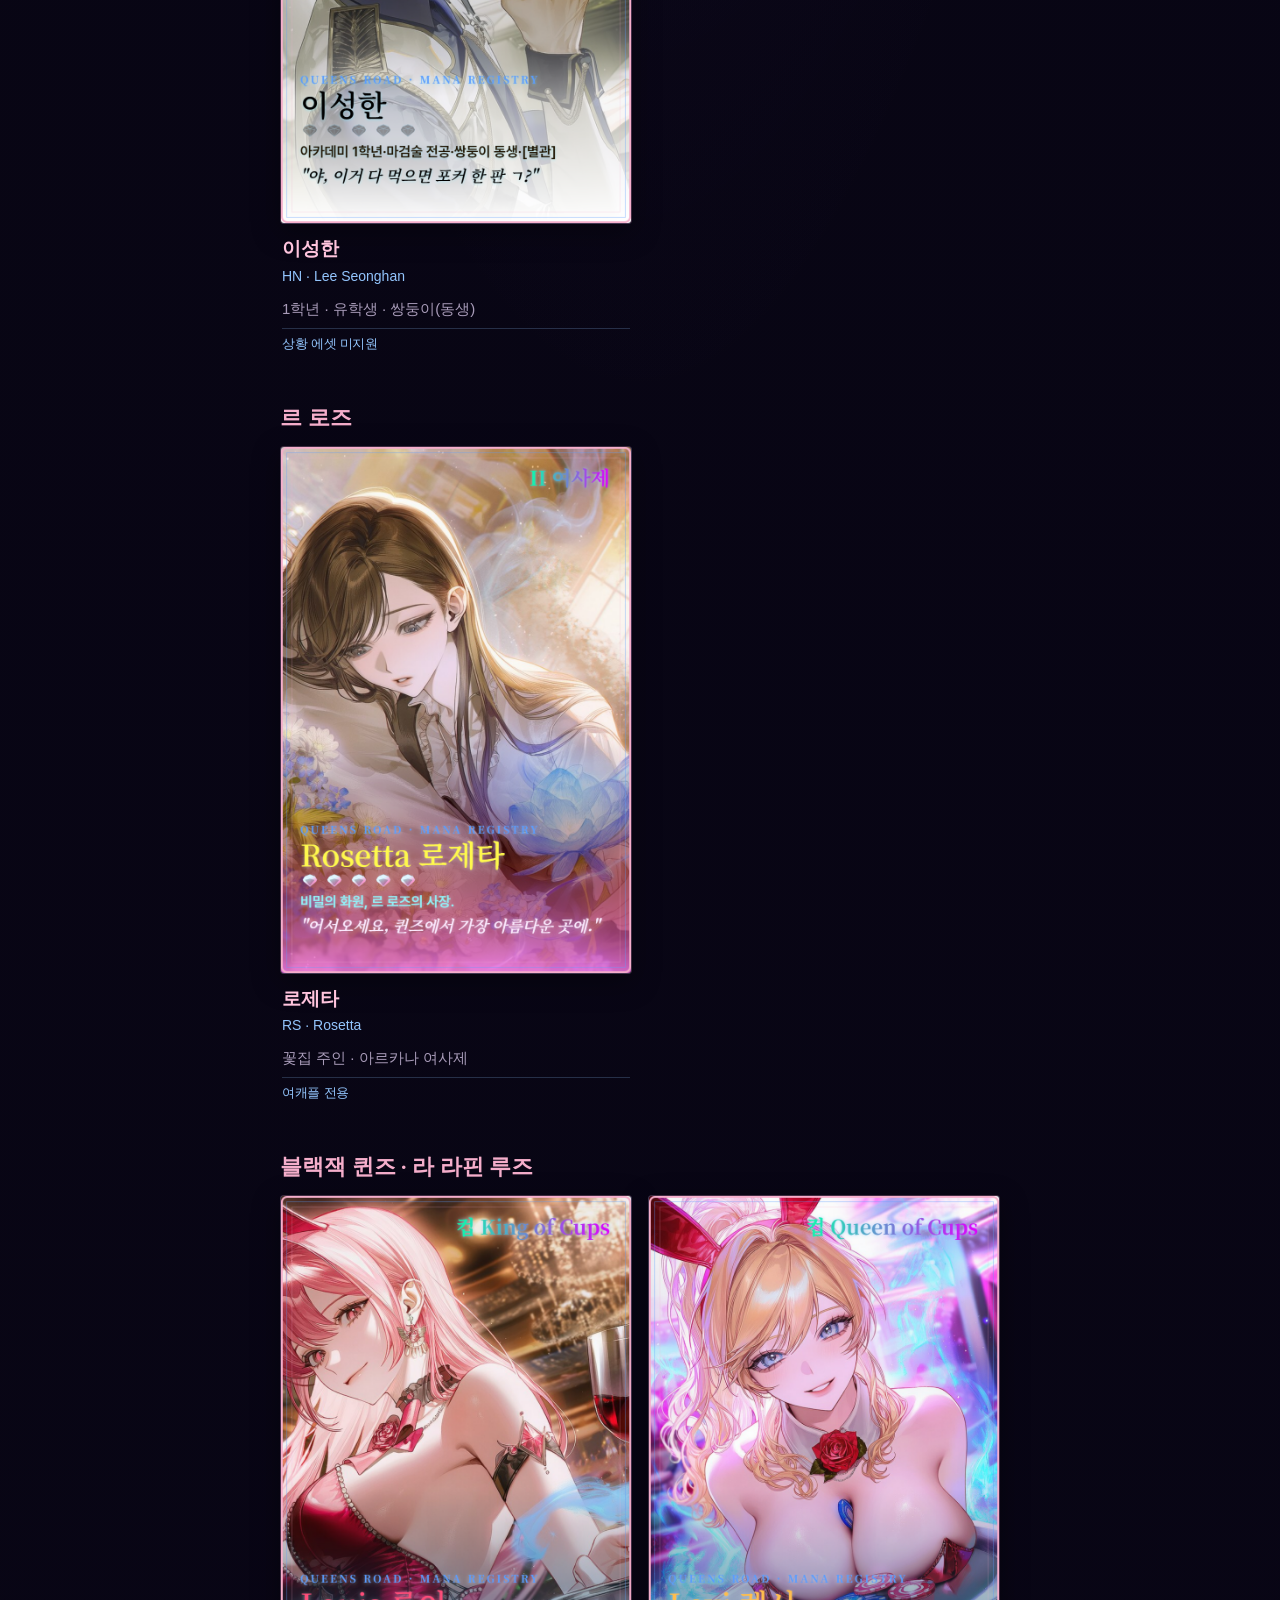
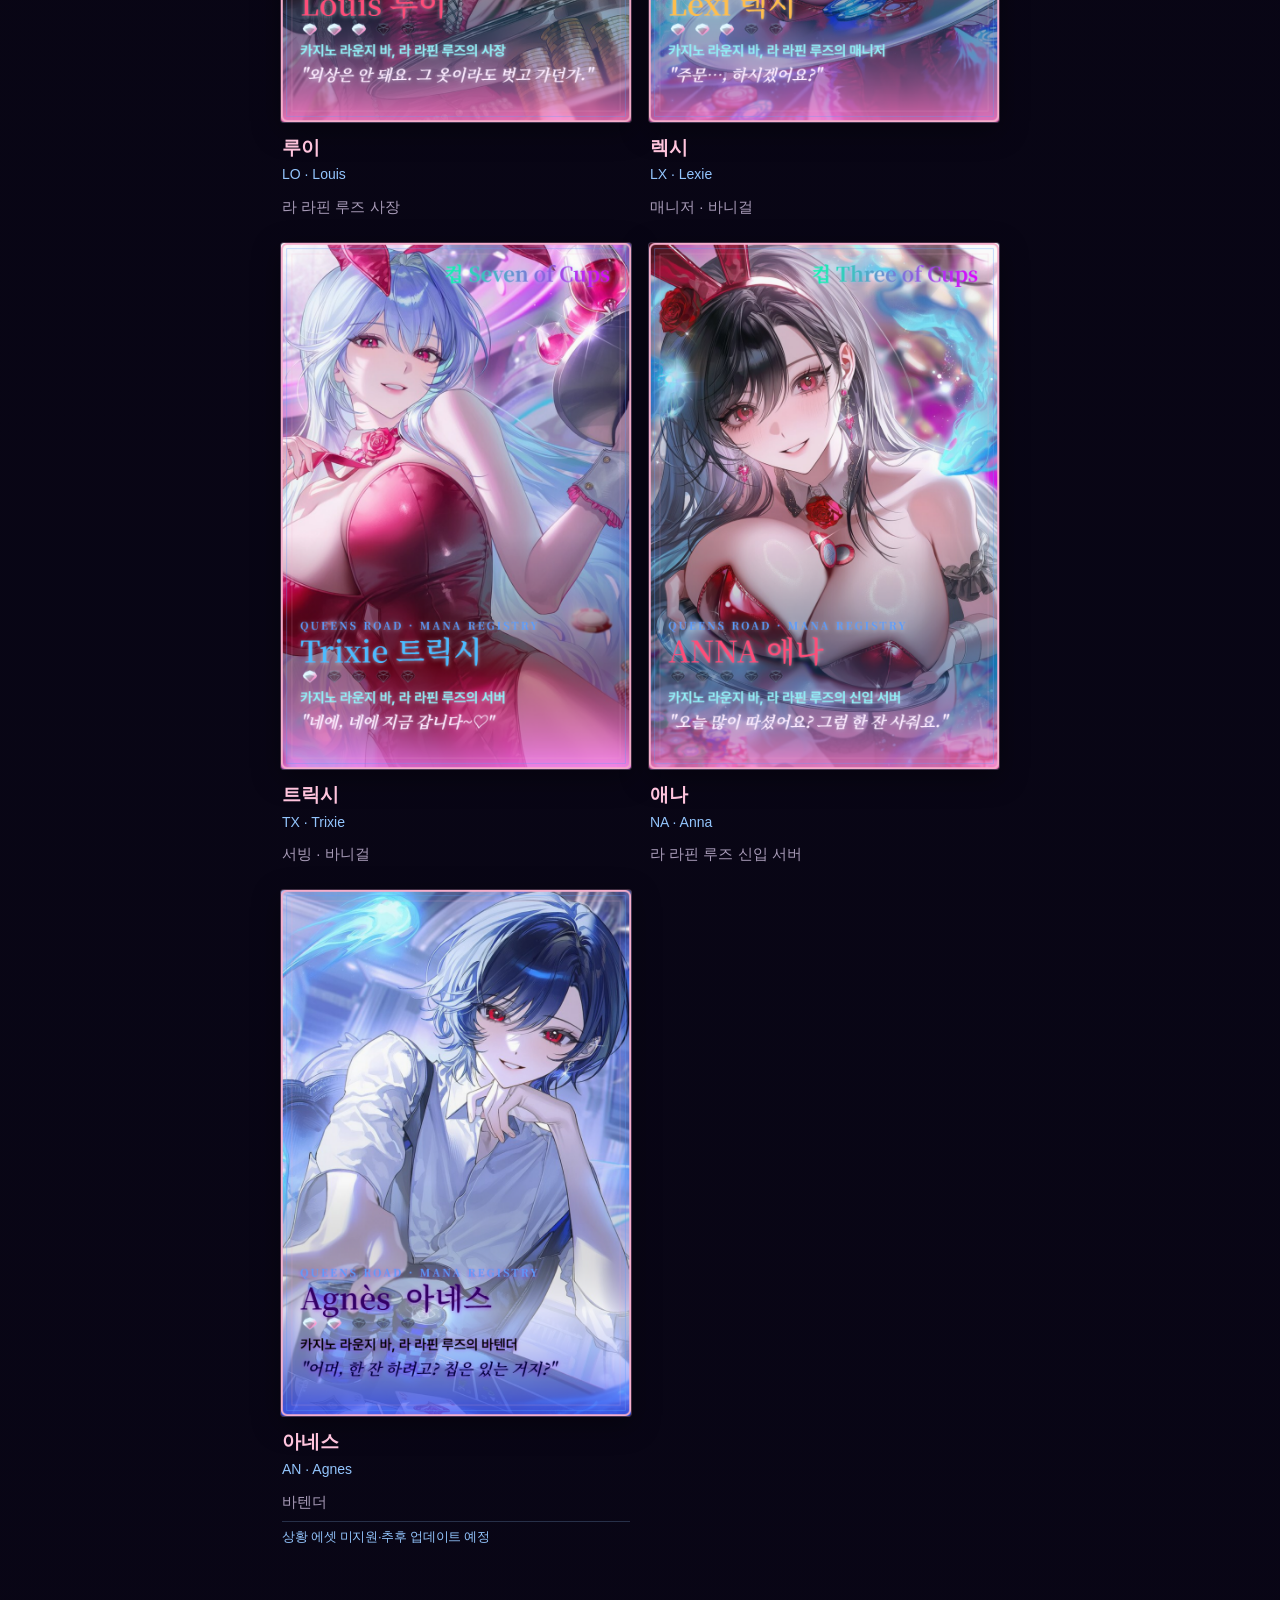
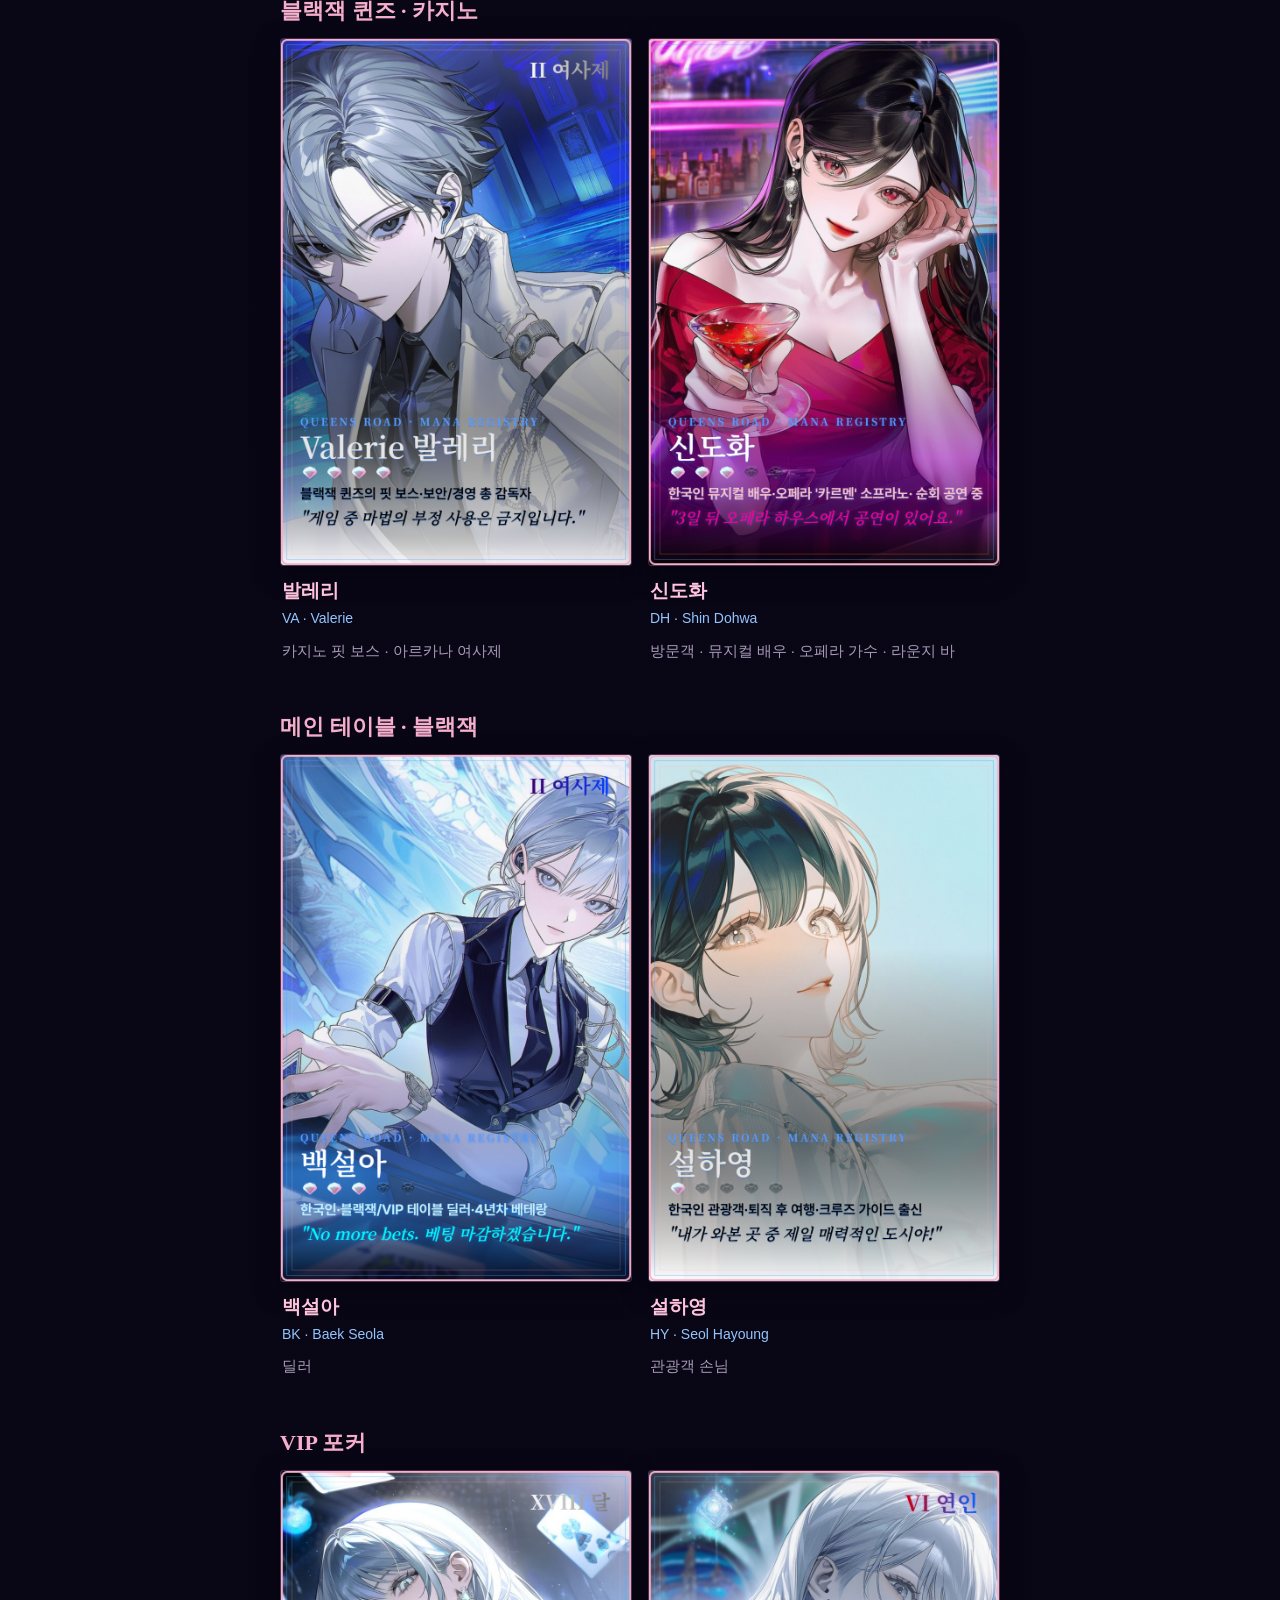
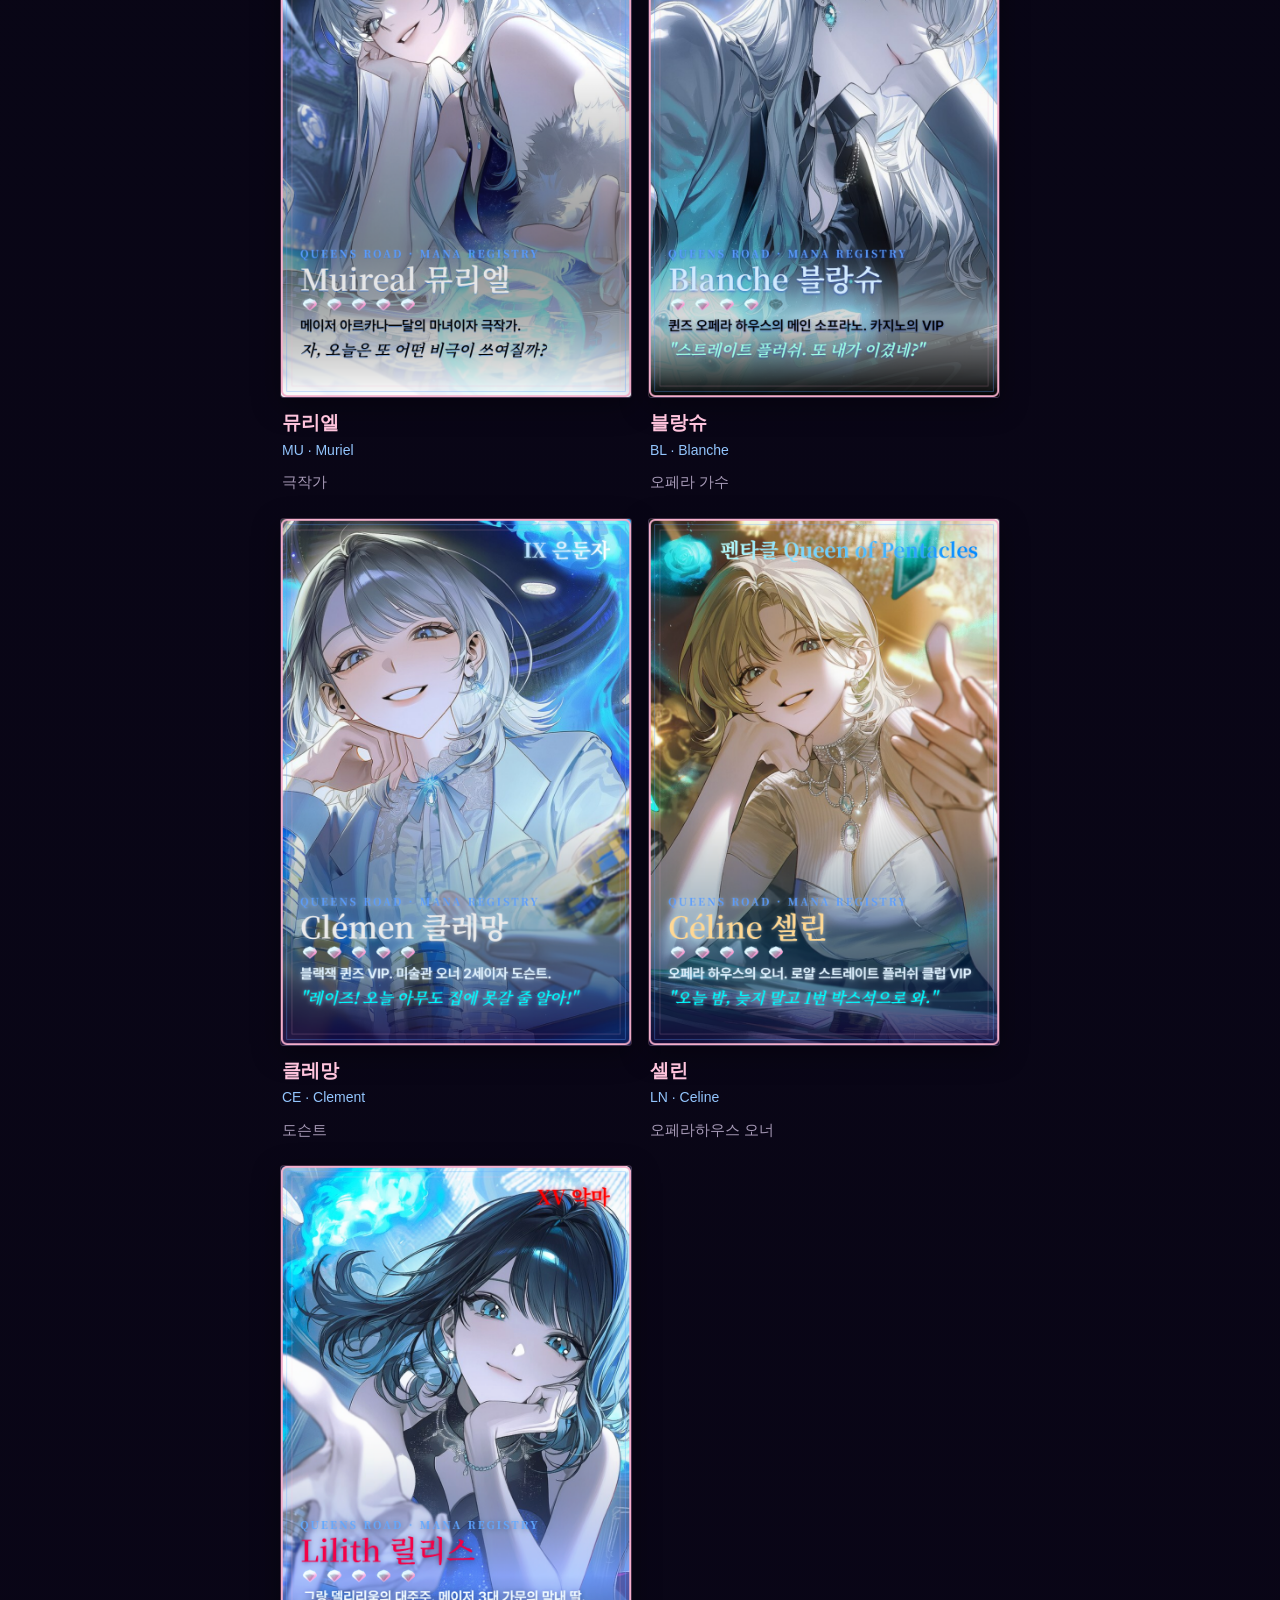
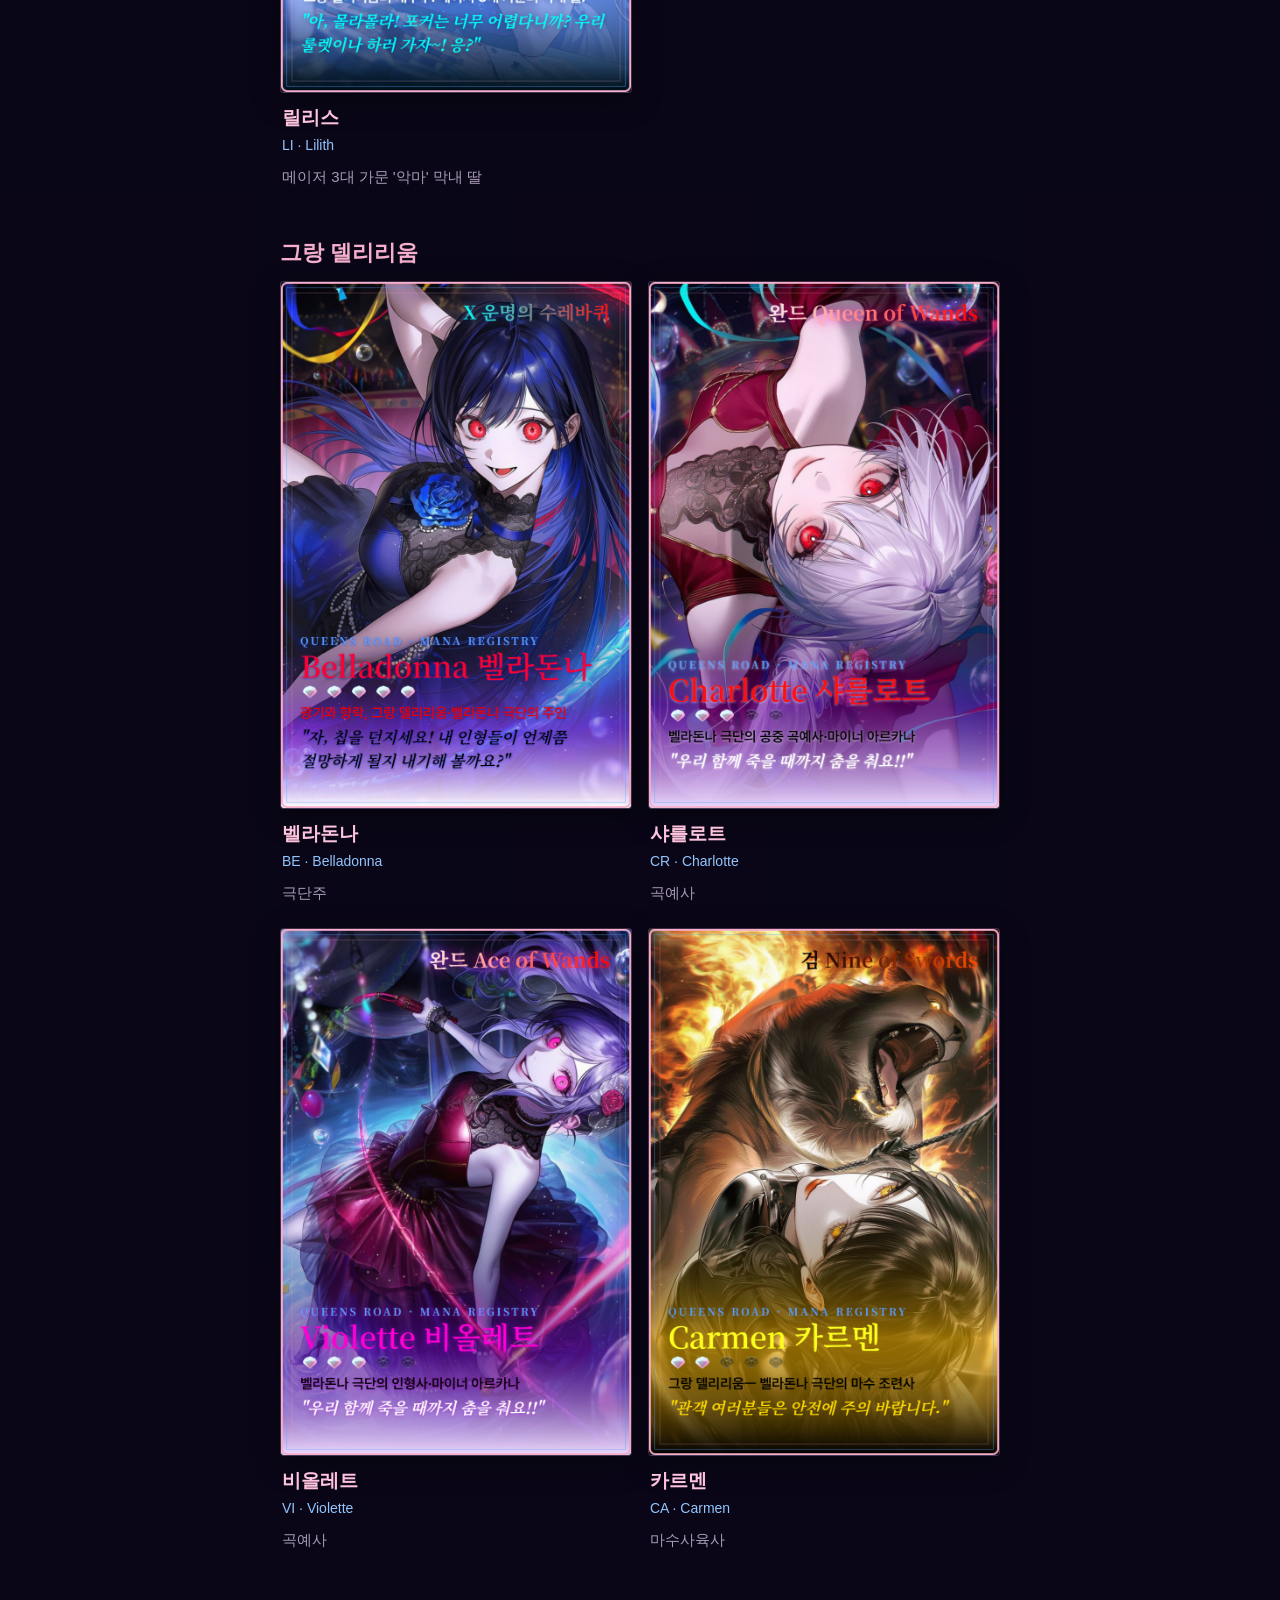
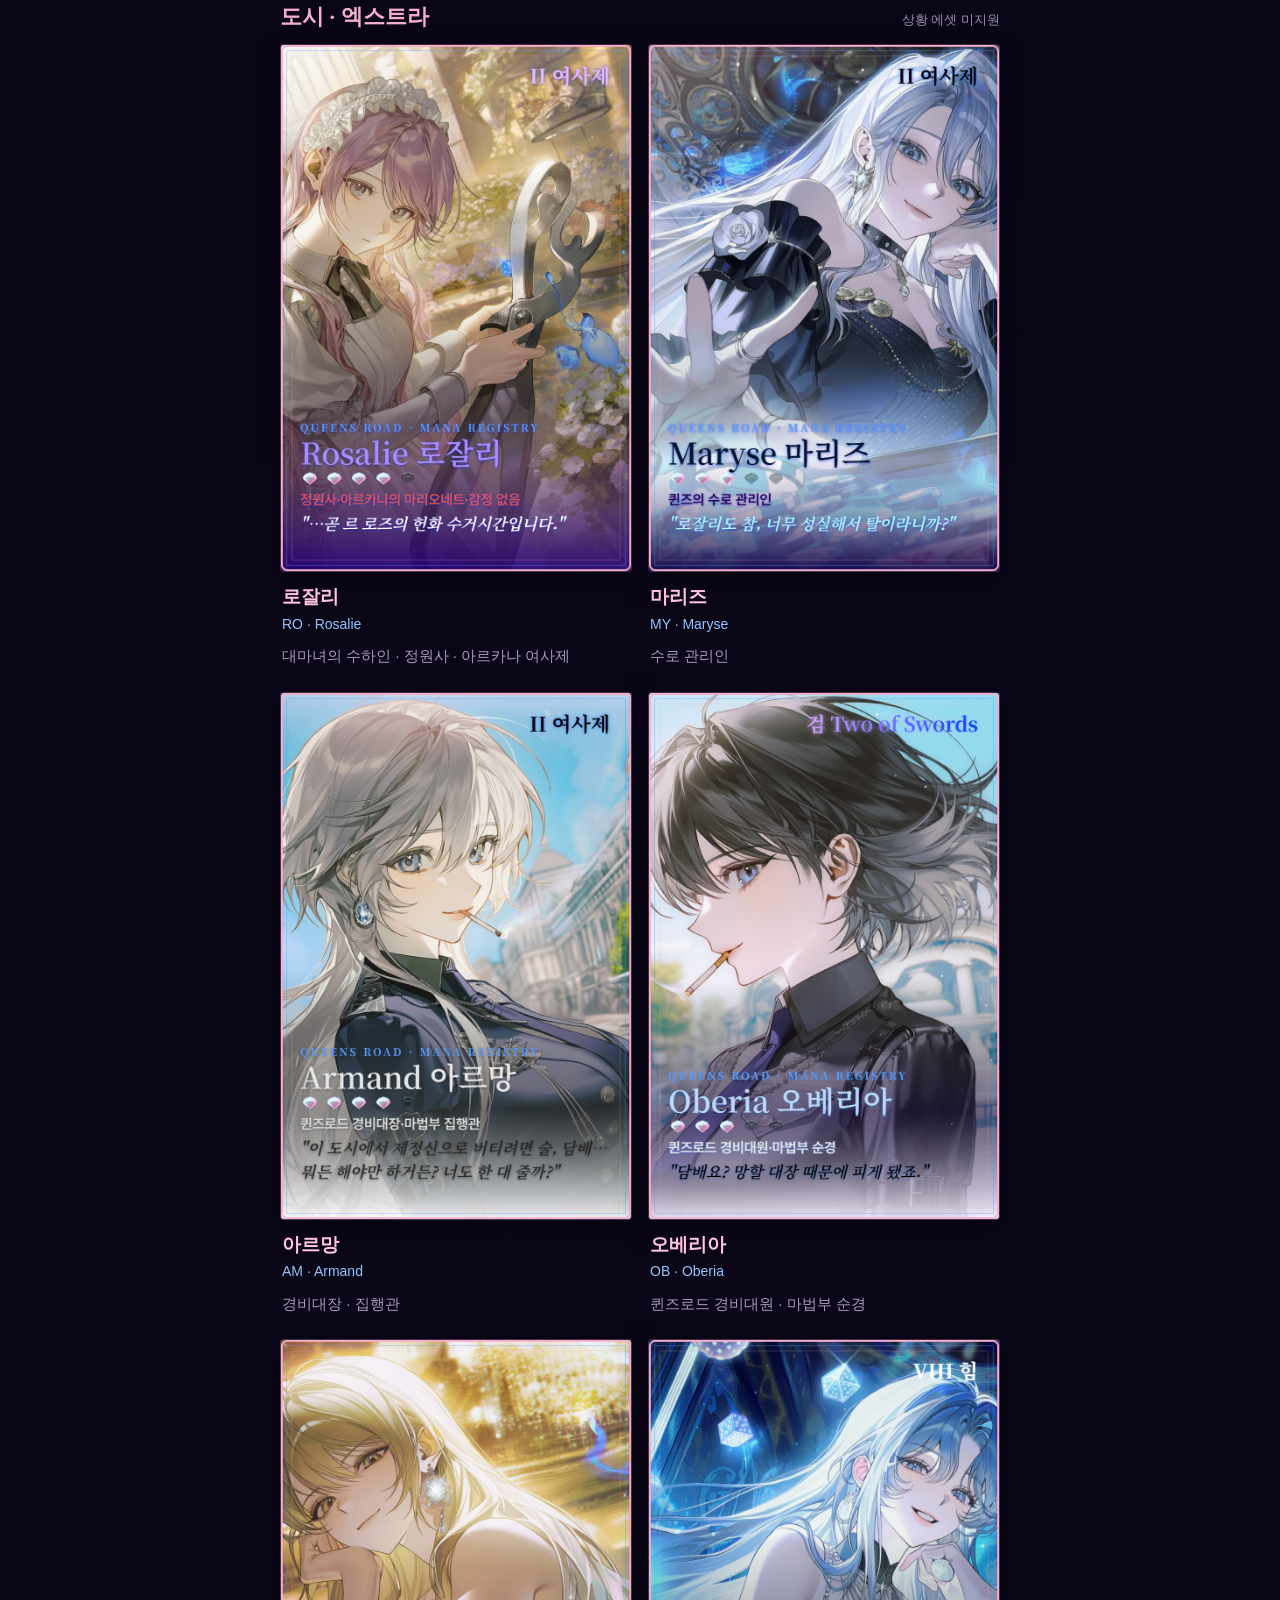
==== commit 4d95ec10: "Update cast pending labels and homepage changelog." ====
--- a/cast.html
+++ b/cast.html
@@ -301,7 +301,7 @@
       ]},
       { id: "table", title: "메인 테이블 · 블랙잭", short: "메인 테이블", chars: [
         { code: "BK", name: "백설아", en: "Baek Seola", role: "딜러", cardFile: "queens_백설아.png" },
-        { code: "HY", name: "설하영", en: "Seol Hayoung", role: "관광객 손님" },
+        { code: "HY", name: "설하영", en: "Seol Hayoung", role: "관광객 손님", cardFile: "queens_설하영.png" },
       ]},
       { id: "vip", title: "VIP 포커", short: "VIP", chars: [
         { code: "MU", name: "뮤리엘", en: "Muriel", role: "극작가", cardFile: "queens_Muireal_뮤리엘.png" },
@@ -346,7 +346,7 @@
 
     /** 상황 에셋 미지원 · 추후 업데이트 예정 (코드로만 지정) */
     var CAST_ASSET_PENDING_CODES = {
-      BR: 1, MI: 1, VA: 1, GI: 1, AN: 1,
+      AN: 1,
     };
 
     var CAST_NO_SITUATION_LABEL = "상황 에셋 미지원";
